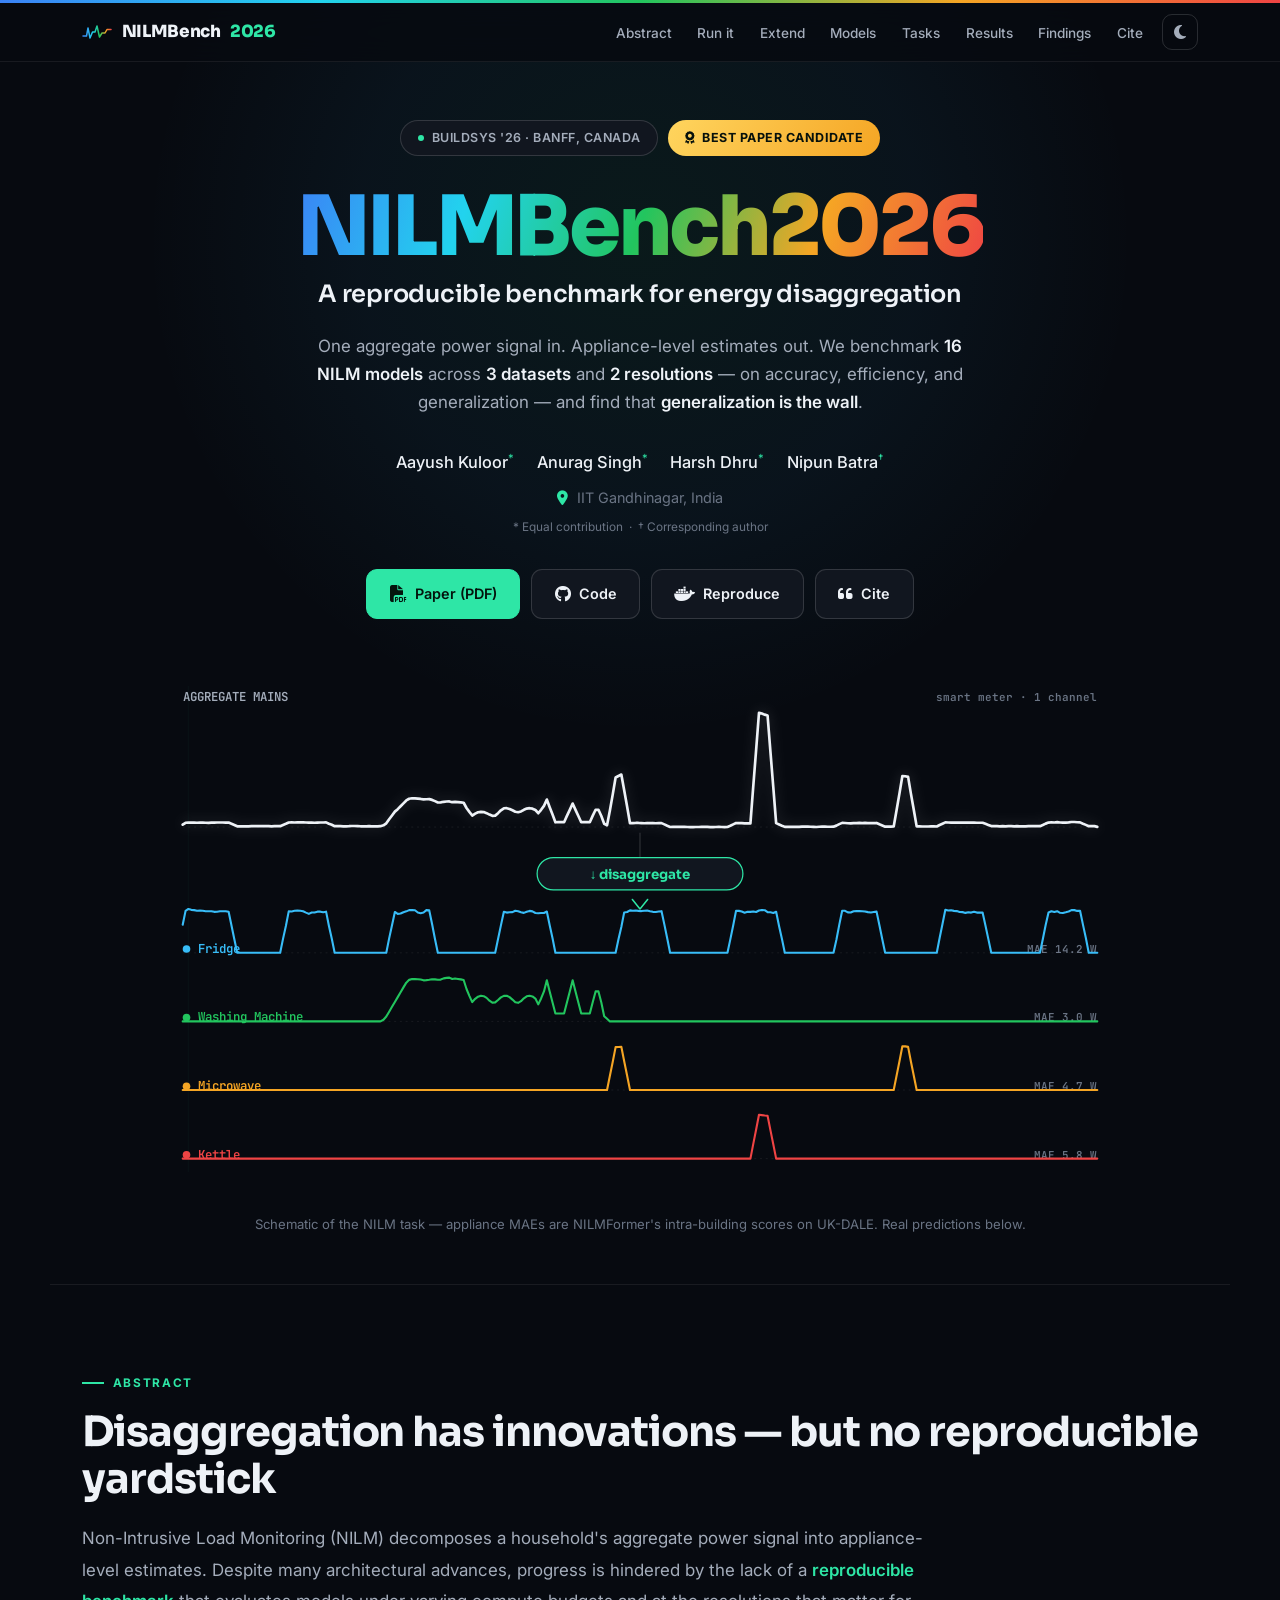
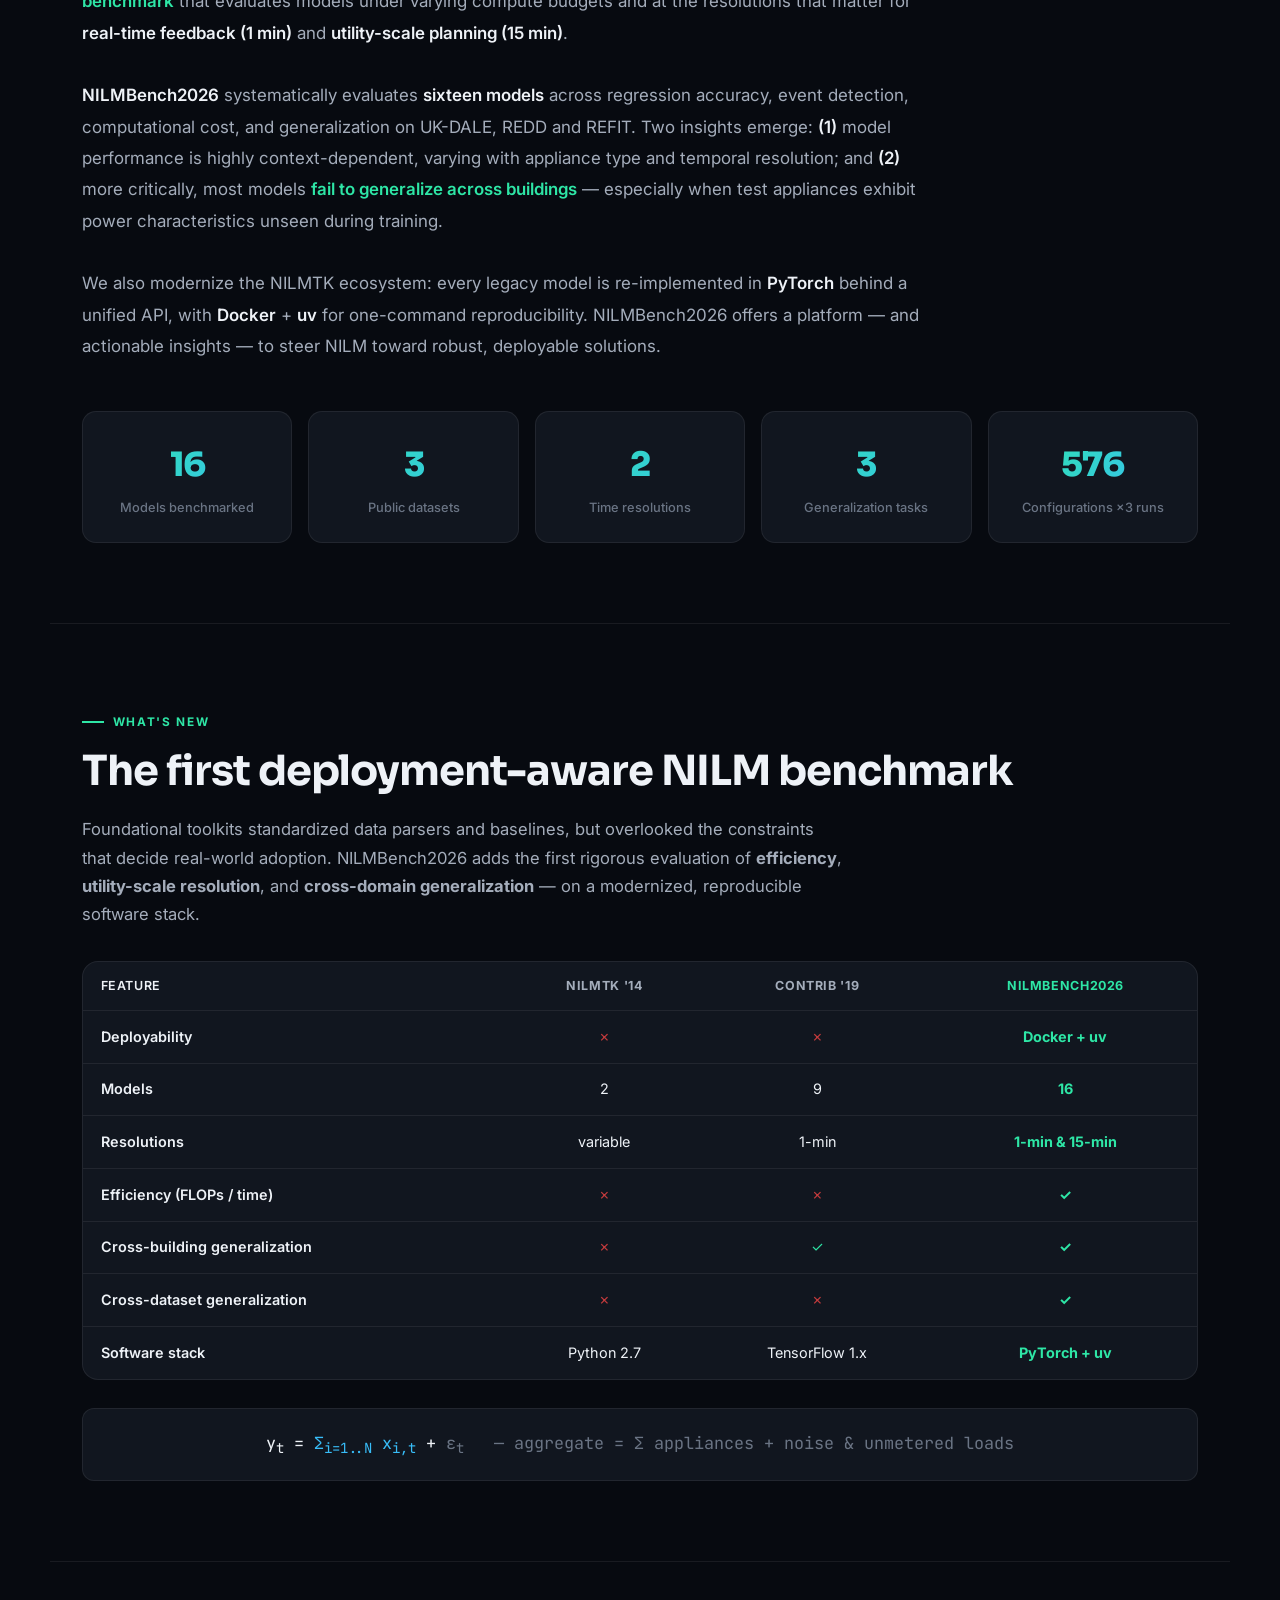
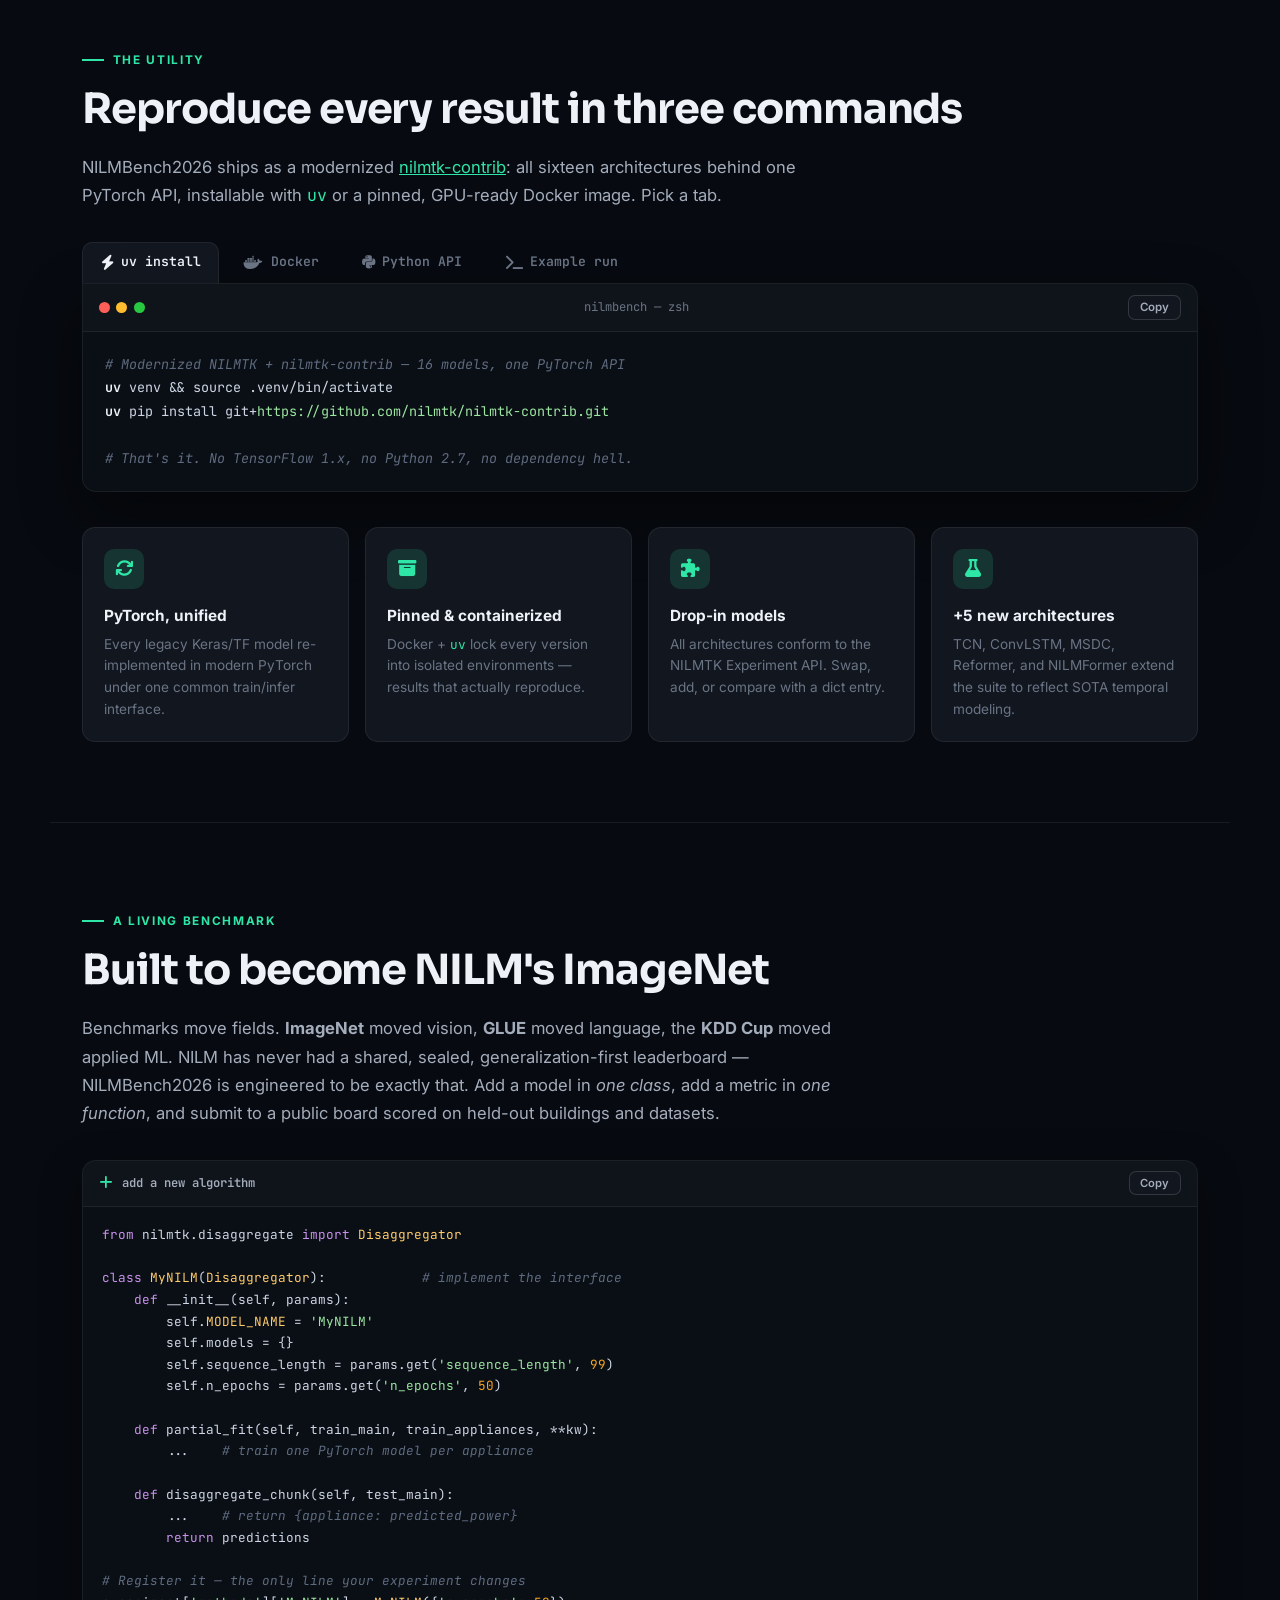
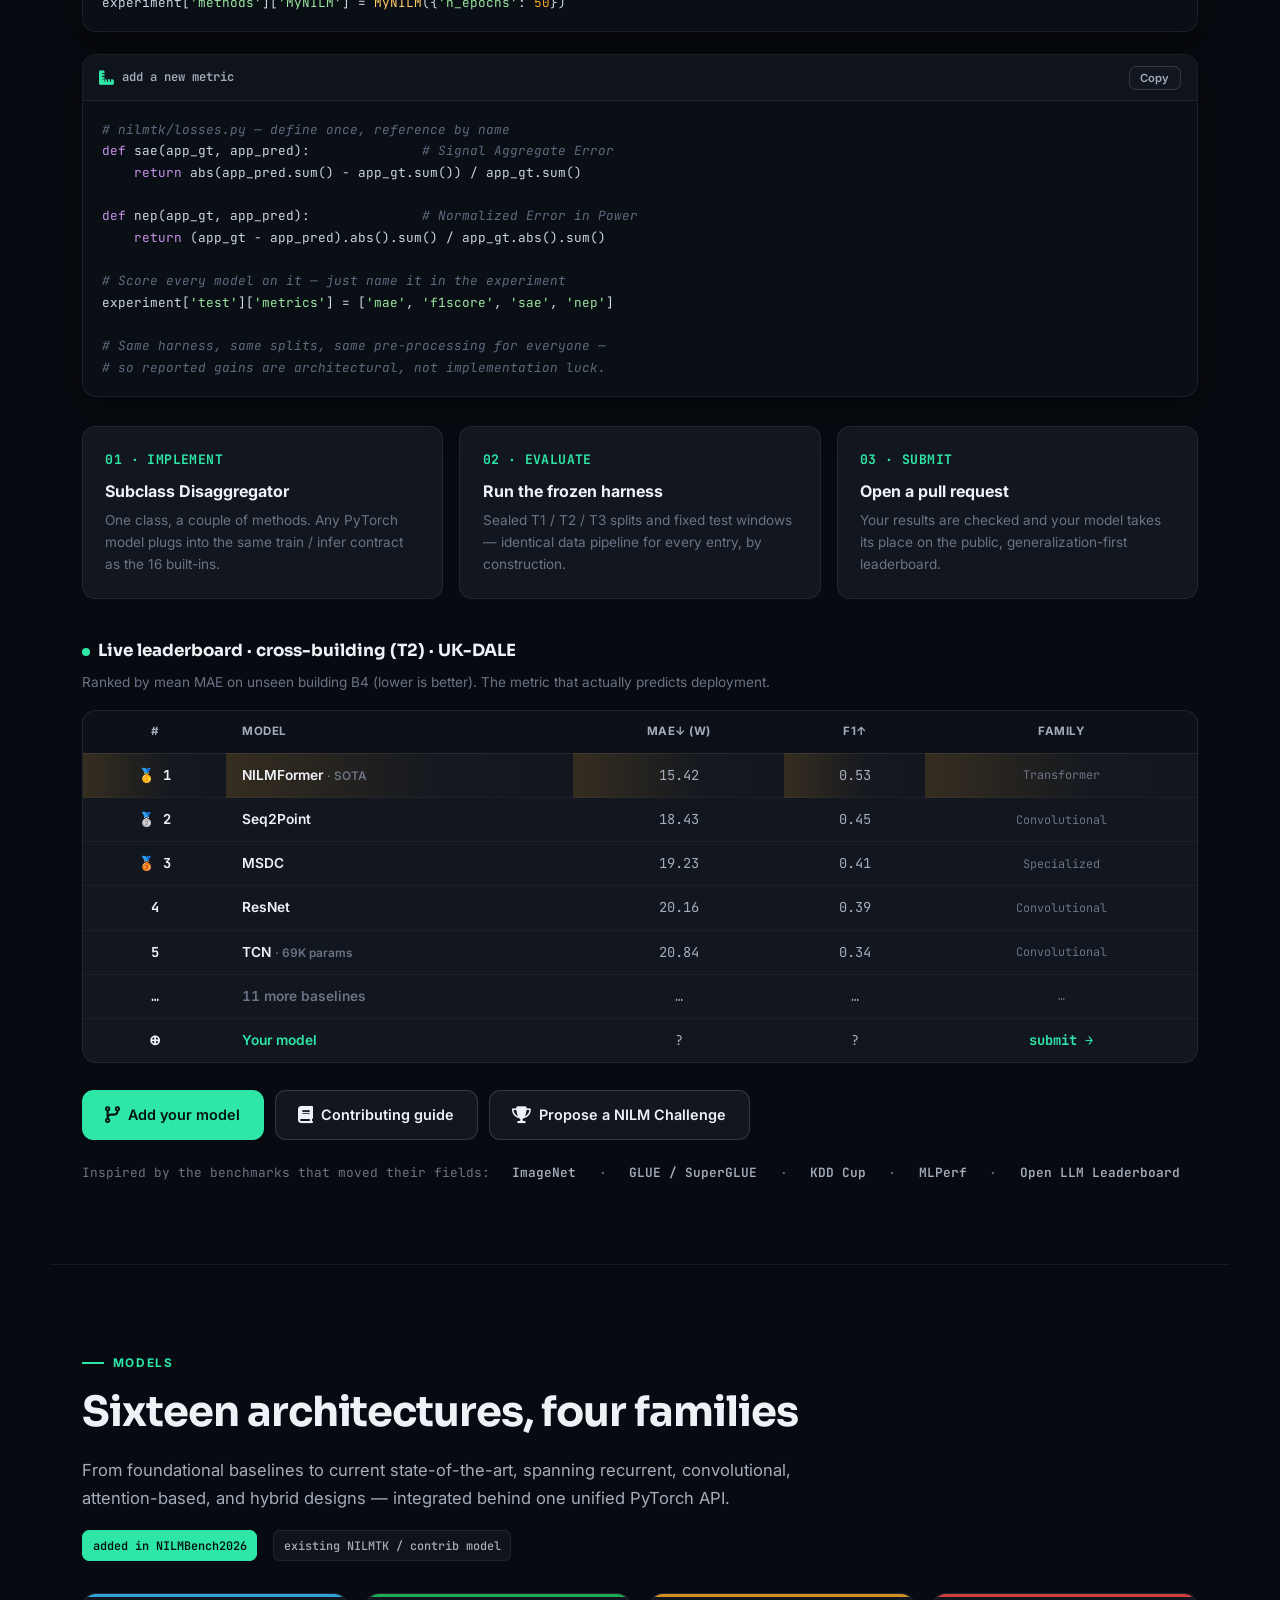
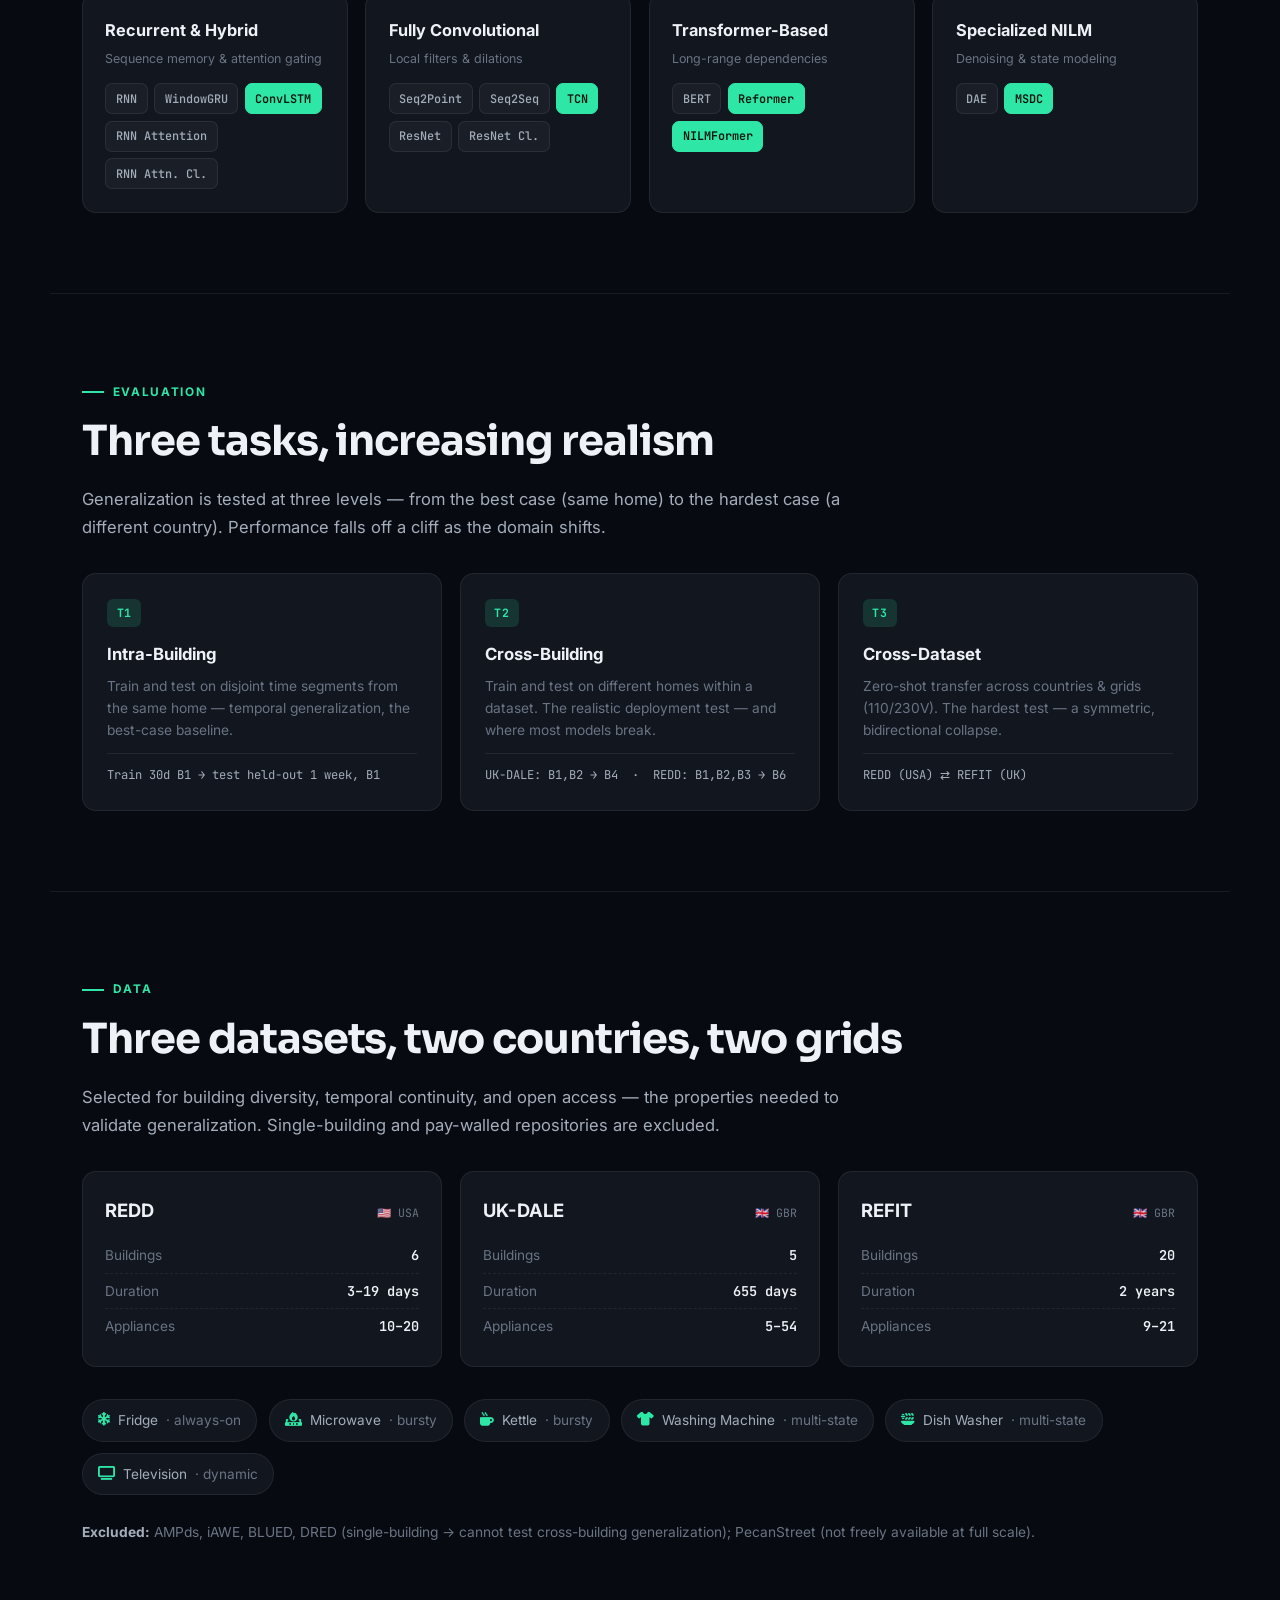
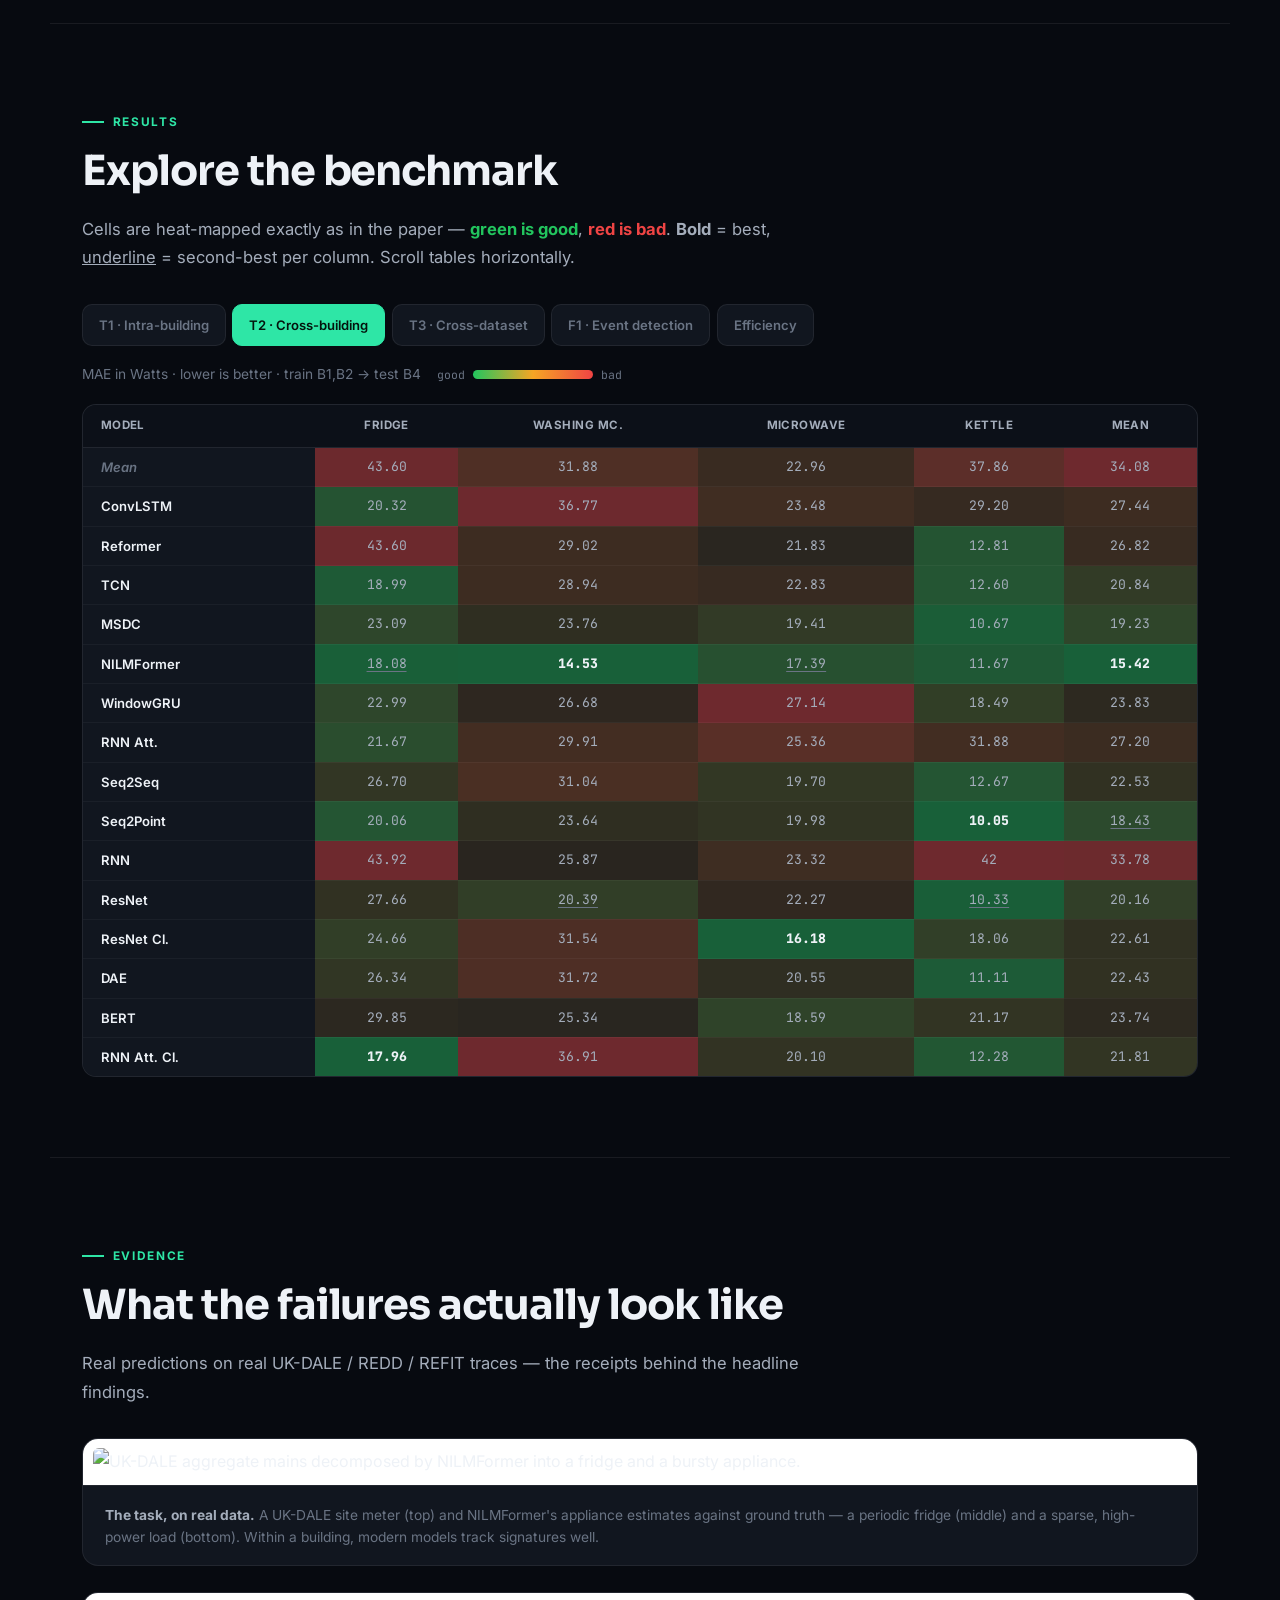
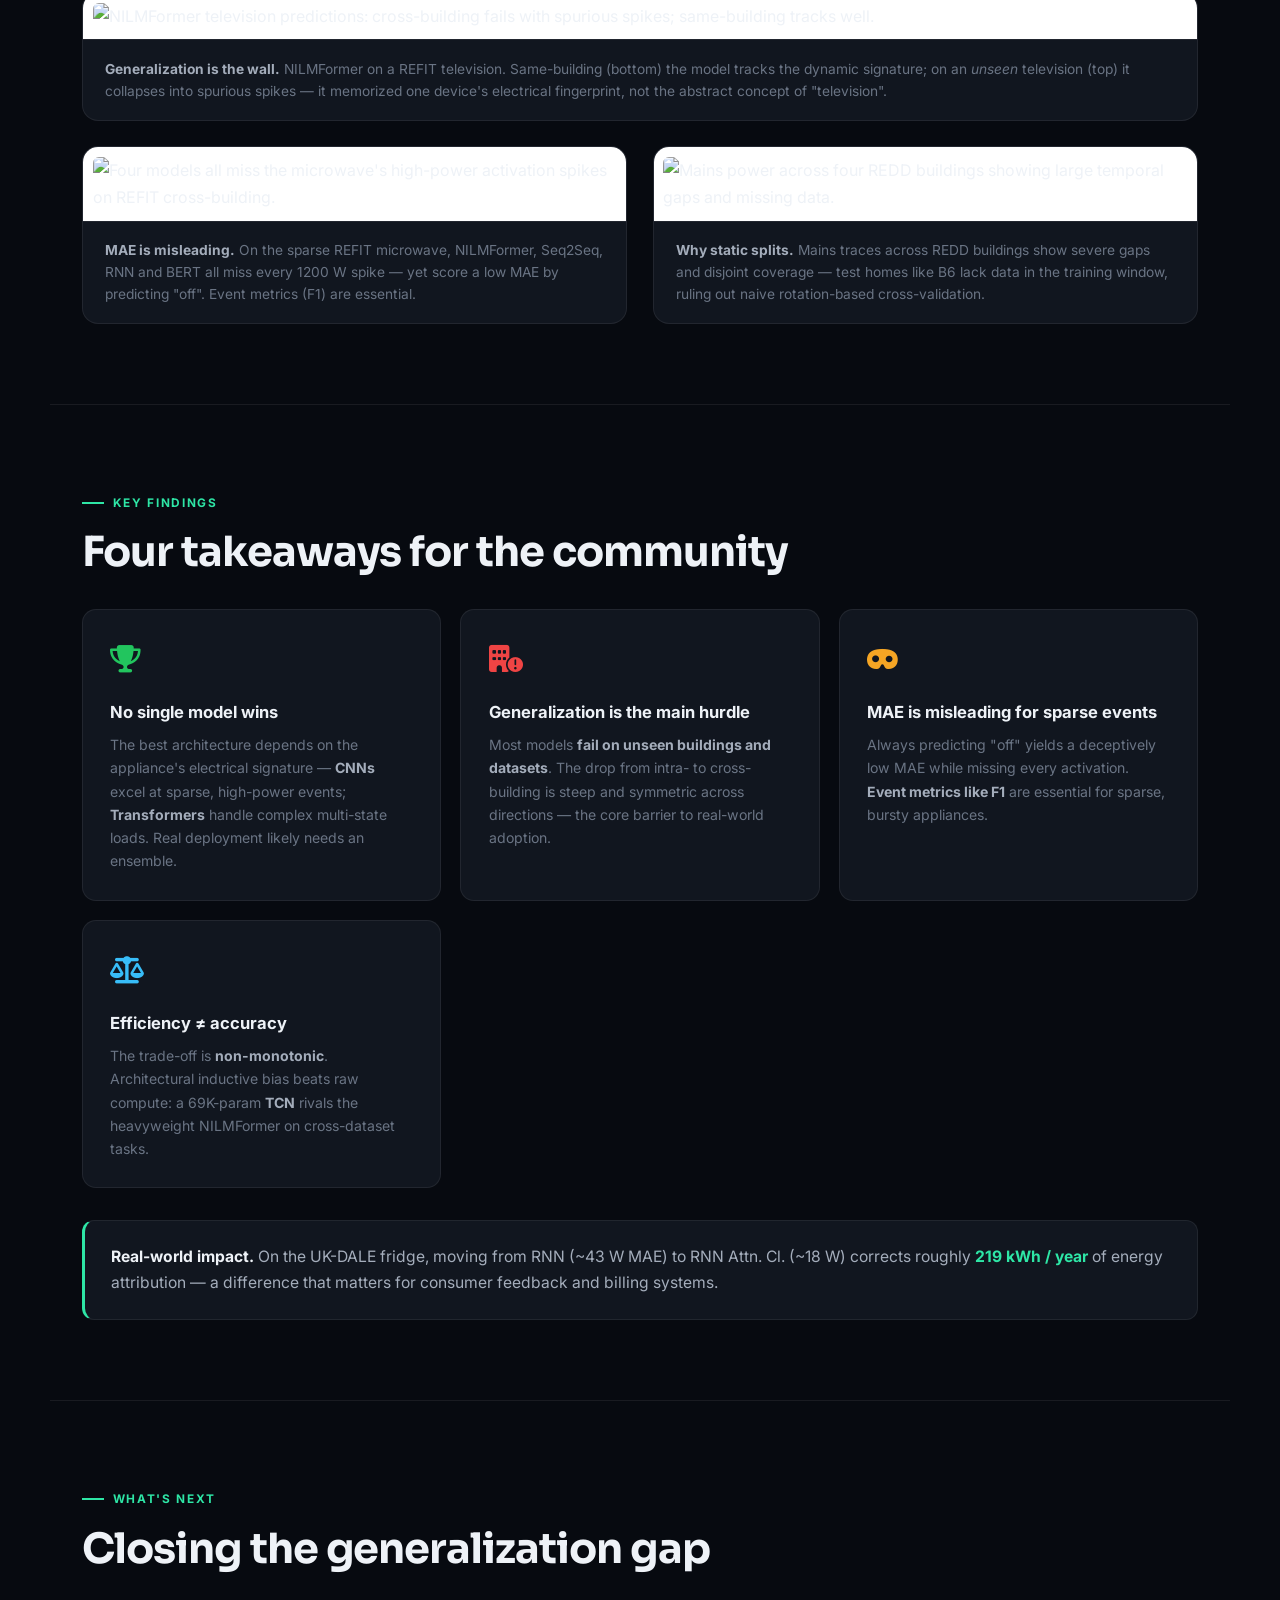
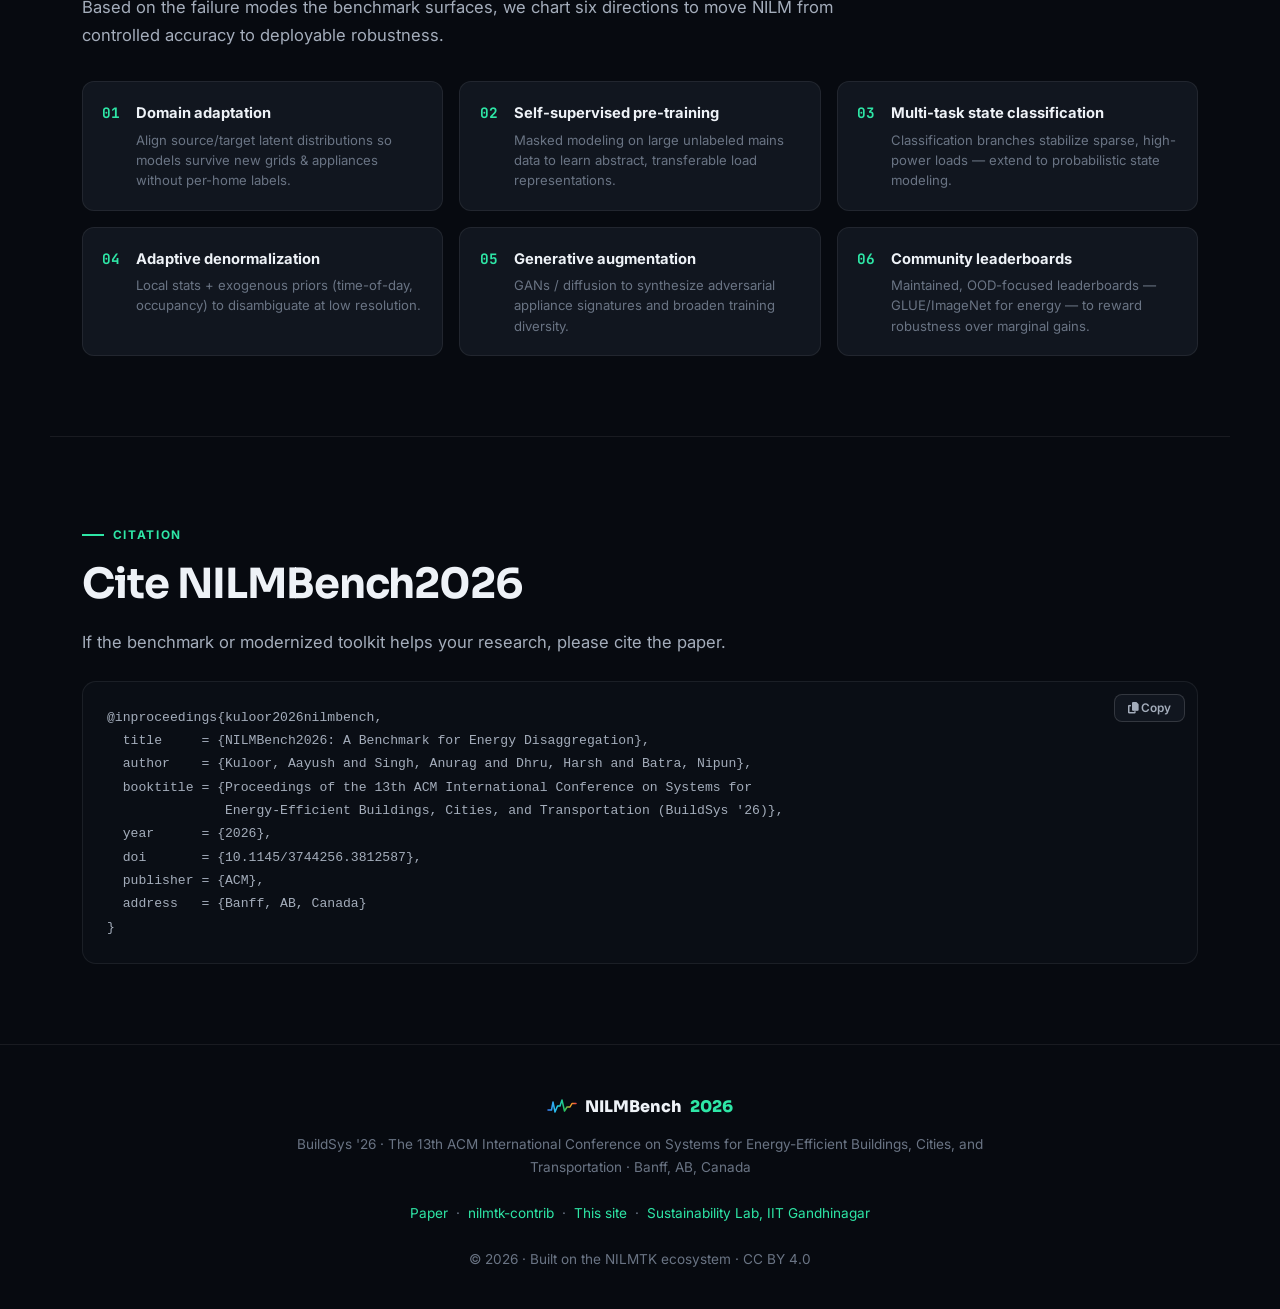
==== index.html @ adc37910 "Refine hero, models legend, and extend layout - Aggregate mains is now a single neutral colour (was " ====
<!DOCTYPE html>
<html lang="en" data-theme="dark">
<head>
    <meta charset="UTF-8">
    <meta name="viewport" content="width=device-width, initial-scale=1.0">
    <title>NILMBench2026 — A Benchmark for Energy Disaggregation</title>
    <meta name="description" content="NILMBench2026 is a large-scale, reproducible benchmark for Non-Intrusive Load Monitoring (NILM): 16 models × 3 datasets × 2 resolutions, evaluated on accuracy, efficiency, and generalization. BuildSys 2026.">
    <meta name="keywords" content="NILM, energy disaggregation, non-intrusive load monitoring, benchmark, NILMTK, nilmtk-contrib, BuildSys 2026, PyTorch, smart meters, NILMFormer">
    <meta property="og:title" content="NILMBench2026: A Benchmark for Energy Disaggregation">
    <meta property="og:description" content="16 NILM models, 3 datasets, 2 resolutions — one reproducible, deployment-aware benchmark. Generalization is the wall. BuildSys 2026.">
    <meta property="og:type" content="website">

    <!-- Fonts -->
    <link rel="preconnect" href="https://fonts.googleapis.com">
    <link rel="preconnect" href="https://fonts.gstatic.com" crossorigin>
    <link href="https://fonts.googleapis.com/css2?family=Sora:wght@400;500;600;700;800&family=Inter:wght@300;400;500;600;700;800;900&family=JetBrains+Mono:wght@400;500;600;700&display=swap" rel="stylesheet">

    <!-- Academicons + Font Awesome -->
    <link rel="stylesheet" href="https://cdnjs.cloudflare.com/ajax/libs/academicons/1.9.4/css/academicons.min.css">
    <link rel="stylesheet" href="https://cdnjs.cloudflare.com/ajax/libs/font-awesome/6.5.1/css/all.min.css">

    <style>
        :root {
            /* Power / load spectrum  (low error → high error) */
            --p-blue:  #3b82f6;
            --p-cyan:  #22d3ee;
            --p-green: #22c55e;
            --p-amber: #f5a524;
            --p-red:   #ef4444;

            --bg-primary:   #070a10;
            --bg-secondary: #0c1018;
            --bg-card:      #11161f;
            --bg-card-hover:#161c27;
            --text-primary:  #eef2f7;
            --text-secondary:#a4adbb;
            --text-muted:    #6a7484;
            --accent:        #2ee6a6;   /* electric emerald — efficiency */
            --accent-2:      #38bdf8;   /* electric blue */
            --accent-strong: #14b87f;
            --accent-glow:   rgba(46, 230, 166, 0.14);
            --border:        rgba(255, 255, 255, 0.07);
            --border-hover:  rgba(255, 255, 255, 0.14);
            --grad-spectrum: linear-gradient(110deg, #3b82f6, #22d3ee, #22c55e, #f5a524, #ef4444);
            --grad-accent:   linear-gradient(120deg, #2ee6a6, #38bdf8);
            --mono: 'JetBrains Mono', ui-monospace, monospace;
            --maxw: 1180px;
        }

        * { margin: 0; padding: 0; box-sizing: border-box; }

        html { scroll-behavior: smooth; font-size: 16px; }

        body {
            font-family: 'Inter', -apple-system, BlinkMacSystemFont, sans-serif;
            background: var(--bg-primary);
            color: var(--text-primary);
            line-height: 1.7;
            overflow-x: hidden;
        }

        ::selection { background: var(--accent-glow); color: var(--text-primary); }

        /* ===== Spectrum top bar ===== */
        .spectrum-bar {
            position: fixed; top: 0; left: 0; width: 100%; height: 3px;
            background: var(--grad-spectrum); z-index: 1000;
        }

        /* ===== NAV ===== */
        nav {
            position: fixed; top: 3px; width: 100%; z-index: 999;
            backdrop-filter: blur(20px); -webkit-backdrop-filter: blur(20px);
            background: rgba(7, 10, 16, 0.82);
            border-bottom: 1px solid var(--border);
            transition: all 0.3s ease;
        }
        nav .nav-inner {
            max-width: var(--maxw); margin: 0 auto; padding: 0.7rem 2rem;
            display: flex; justify-content: space-between; align-items: center;
        }
        nav .logo {
            font-family: 'Sora', sans-serif; font-weight: 800; font-size: 1.05rem;
            letter-spacing: -0.02em; color: var(--text-primary);
            display: flex; align-items: center; gap: 0.6rem;
        }
        .logo-mark { width: 30px; height: 18px; flex-shrink: 0; }
        nav .nav-links { display: flex; gap: 1.6rem; list-style: none; }
        nav .nav-links a {
            color: var(--text-secondary); text-decoration: none;
            font-size: 0.85rem; font-weight: 500; transition: color 0.2s;
        }
        nav .nav-links a:hover { color: var(--text-primary); }
        .nav-right { display: flex; align-items: center; gap: 1.2rem; }

        .theme-toggle {
            background: none; border: 1px solid var(--border-hover);
            color: var(--text-secondary); width: 36px; height: 36px;
            border-radius: 10px; display: flex; align-items: center; justify-content: center;
            cursor: pointer; font-size: 1rem; transition: all 0.2s ease; flex-shrink: 0;
        }
        .theme-toggle:hover { color: var(--accent); border-color: var(--accent); background: var(--accent-glow); }
        .theme-toggle .fa-sun { display: none; }
        .theme-toggle .fa-moon { display: inline-block; }
        [data-theme="light"] .theme-toggle .fa-sun { display: inline-block; }
        [data-theme="light"] .theme-toggle .fa-moon { display: none; }
        .mobile-toggle { display: none; background: none; border: none; color: var(--text-primary); font-size: 1.3rem; cursor: pointer; }

        /* ===== HERO ===== */
        .hero {
            min-height: 100vh; display: flex; flex-direction: column;
            justify-content: center; align-items: center; text-align: center;
            padding: 7.5rem 2rem 3rem; position: relative; overflow: hidden;
        }
        .hero::before {
            content: ''; position: absolute; top: -260px; left: 50%;
            transform: translateX(-50%); width: 1000px; height: 1000px;
            background: radial-gradient(circle, rgba(46,230,166,0.07) 0%, rgba(56,189,248,0.05) 40%, transparent 70%);
            pointer-events: none;
        }
        .hero > * { position: relative; z-index: 1; }

        .badge-row { display: flex; gap: 0.6rem; flex-wrap: wrap; justify-content: center; margin-bottom: 1.8rem; }
        .conf-badge {
            display: inline-flex; align-items: center; gap: 0.5rem;
            padding: 0.4rem 1.05rem; border-radius: 100px;
            border: 1px solid var(--border-hover); background: var(--bg-card);
            font-size: 0.78rem; font-weight: 600; color: var(--text-secondary);
            letter-spacing: 0.04em; text-transform: uppercase;
        }
        .conf-badge .dot { width: 6px; height: 6px; border-radius: 50%; background: var(--accent); animation: pulse 2s infinite; }
        .conf-badge.award {
            color: #07110c; border: none; font-weight: 700;
            background: linear-gradient(120deg, #ffd55e, #f5a524);
        }
        .conf-badge.award i { color: #07110c; }
        @keyframes pulse { 0%,100% { opacity: 1; } 50% { opacity: 0.35; } }

        .hero h1 {
            font-family: 'Sora', sans-serif; font-weight: 800;
            font-size: clamp(2.6rem, 7vw, 5.2rem); line-height: 1; letter-spacing: -0.04em;
            margin-bottom: 0.4rem;
        }
        .hero h1 .wordmark {
            background: var(--grad-spectrum);
            -webkit-background-clip: text; -webkit-text-fill-color: transparent; background-clip: text;
        }
        .hero .tagline {
            font-family: 'Sora', sans-serif; font-weight: 600;
            font-size: clamp(1.05rem, 2.4vw, 1.5rem); color: var(--text-primary);
            letter-spacing: -0.01em; margin-bottom: 1.1rem;
        }
        .hero .subtitle {
            font-size: 1.06rem; color: var(--text-secondary); max-width: 660px;
            line-height: 1.65; margin: 0 auto 2rem; font-weight: 400;
        }
        .hero .subtitle strong { color: var(--text-primary); font-weight: 600; }

        .authors {
            display: flex; flex-wrap: wrap; justify-content: center;
            gap: 0.3rem 1.4rem; margin-bottom: 0.6rem; font-size: 1.02rem;
        }
        .authors a { color: var(--text-primary); text-decoration: none; font-weight: 500; transition: color 0.2s; }
        .authors a:hover { color: var(--accent); }
        .authors .mk { color: var(--accent); font-size: 0.7rem; vertical-align: super; }
        .affil { font-size: 0.9rem; color: var(--text-muted); margin-bottom: 0.4rem; }
        .affil i { color: var(--accent); margin-right: 0.3rem; }
        .legend-note { font-size: 0.74rem; color: var(--text-muted); margin-bottom: 2rem; }

        .btn-row { display: flex; flex-wrap: wrap; justify-content: center; gap: 0.7rem; }
        .btn {
            display: inline-flex; align-items: center; gap: 0.5rem;
            padding: 0.72rem 1.4rem; border-radius: 11px; font-size: 0.9rem;
            font-weight: 600; text-decoration: none; transition: all 0.2s ease;
            border: 1px solid var(--border-hover); cursor: pointer;
        }
        .btn-primary { background: var(--accent); color: #04140d; border-color: var(--accent); }
        .btn-primary:hover { transform: translateY(-2px); box-shadow: 0 10px 30px rgba(46,230,166,0.28); }
        .btn-secondary { background: var(--bg-card); color: var(--text-primary); }
        .btn-secondary:hover { background: var(--bg-card-hover); border-color: var(--border-hover); transform: translateY(-2px); }
        .btn i, .btn .ai { font-size: 1.05rem; }

        /* ===== Disaggregation hero figure ===== */
        .hero-viz {
            max-width: 1080px; margin: 3rem auto 0; padding: 0 1rem; width: 100%;
        }
        .hero-viz svg { width: 100%; height: auto; display: block; }
        .hero-viz .viz-caption {
            text-align: center; margin-top: 0.8rem; font-size: 0.82rem; color: var(--text-muted);
        }
        .wave { fill: none; stroke-width: 2.2; stroke-linejoin: round; stroke-linecap: round;
                stroke-dasharray: 1; stroke-dashoffset: 1; animation: draw 1.7s cubic-bezier(.45,0,.2,1) forwards; }
        .wave-mains { stroke-width: 2.8; filter: drop-shadow(0 0 7px rgba(255,255,255,0.22)); animation-duration: 2s; }
        @keyframes draw { to { stroke-dashoffset: 0; } }
        .draw-d1 { animation-delay: .15s; } .draw-d2 { animation-delay: .85s; }
        .draw-d3 { animation-delay: 1.0s; } .draw-d4 { animation-delay: 1.15s; } .draw-d5 { animation-delay: 1.3s; }
        @media (prefers-reduced-motion: reduce){ .wave{ animation: none; stroke-dashoffset: 0; } .scan-line{ display:none; } }
        .lane-label { font-family: var(--mono); font-size: 13px; font-weight: 600; }
        .lane-tag { font-family: var(--mono); font-size: 11.5px; font-weight: 600; }
        .lane-base { stroke: var(--border); stroke-width: 1; stroke-dasharray: 2 4; }
        .scan-line { stroke: var(--accent); stroke-width: 1.2; opacity: 0.45; filter: drop-shadow(0 0 4px rgba(46,230,166,0.4)); }
        .split-pill text { font-family: 'Sora', sans-serif; font-weight: 700; }

        /* ===== Sections ===== */
        section { max-width: var(--maxw); margin: 0 auto; padding: 5rem 2rem; }
        .section-label {
            display: inline-flex; align-items: center; gap: 0.55rem; font-size: 0.74rem;
            font-weight: 700; letter-spacing: 0.14em; text-transform: uppercase;
            color: var(--accent); margin-bottom: 1rem;
        }
        .section-label::before { content: ''; display: block; width: 22px; height: 2px; background: var(--accent); }
        h2 {
            font-family: 'Sora', sans-serif; font-size: clamp(1.8rem, 3.4vw, 2.6rem);
            font-weight: 700; letter-spacing: -0.025em; margin-bottom: 1.2rem; line-height: 1.15;
        }
        .lede { color: var(--text-secondary); max-width: 760px; font-size: 1.04rem; }
        .section-divider { max-width: var(--maxw); margin: 0 auto; height: 1px; background: var(--border); }

        /* ===== Abstract ===== */
        .abstract-content { font-size: 1.06rem; line-height: 1.85; color: var(--text-secondary); max-width: 860px; }
        .abstract-content strong { color: var(--text-primary); font-weight: 600; }
        .abstract-content .hl { color: var(--accent); font-weight: 600; }

        /* ===== Stats ===== */
        .stats-row {
            display: grid; grid-template-columns: repeat(auto-fit, minmax(150px, 1fr));
            gap: 1rem; margin: 3rem 0 0;
        }
        .stat-card {
            background: var(--bg-card); border: 1px solid var(--border); border-radius: 14px;
            padding: 1.5rem 1rem; text-align: center; transition: all 0.3s ease;
        }
        .stat-card:hover { border-color: var(--border-hover); transform: translateY(-3px); }
        .stat-card .number {
            font-family: 'Sora', sans-serif; font-size: 2.1rem; font-weight: 800; letter-spacing: -0.03em;
            background: var(--grad-accent); -webkit-background-clip: text; -webkit-text-fill-color: transparent; background-clip: text;
        }
        .stat-card .label { font-size: 0.8rem; color: var(--text-muted); margin-top: 0.25rem; font-weight: 500; }

        /* ===== Comparison table (vs prior) ===== */
        .cmp-wrap { overflow-x: auto; margin-top: 2rem; border: 1px solid var(--border); border-radius: 16px; background: var(--bg-card); }
        table.cmp { width: 100%; border-collapse: collapse; font-size: 0.9rem; min-width: 640px; }
        table.cmp th, table.cmp td { padding: 0.85rem 1.1rem; text-align: center; border-bottom: 1px solid var(--border); }
        table.cmp th { font-weight: 700; font-size: 0.78rem; text-transform: uppercase; letter-spacing: 0.05em; color: var(--text-secondary); }
        table.cmp td:first-child, table.cmp th:first-child { text-align: left; color: var(--text-primary); font-weight: 600; }
        table.cmp tr:last-child td { border-bottom: none; }
        table.cmp .ours { color: var(--accent); font-weight: 700; }
        table.cmp thead th.ours-col { color: var(--accent); }
        .yes { color: var(--accent); } .no { color: var(--p-red); opacity: 0.8; }
        table.cmp tr:hover td { background: rgba(255,255,255,0.018); }

        /* ===== Utility / Terminal ===== */
        .term-tabs { display: flex; gap: 0.4rem; flex-wrap: wrap; margin: 2rem 0 0; }
        .term-tab {
            padding: 0.55rem 1.1rem; border-radius: 10px 10px 0 0; font-family: var(--mono);
            font-size: 0.82rem; font-weight: 600; color: var(--text-muted); cursor: pointer;
            background: transparent; border: 1px solid transparent; border-bottom: none;
            transition: all 0.2s; display: inline-flex; align-items: center; gap: 0.45rem;
        }
        .term-tab i { font-size: 0.95rem; }
        .term-tab.active { color: var(--text-primary); background: var(--bg-card); border-color: var(--border); }
        .term-tab:hover:not(.active) { color: var(--text-secondary); }

        .terminal {
            background: #0a0e15; border: 1px solid var(--border); border-radius: 0 14px 14px 14px;
            overflow: hidden; box-shadow: 0 24px 60px rgba(0,0,0,0.45);
        }
        .term-bar {
            display: flex; align-items: center; gap: 0.5rem; padding: 0.7rem 1rem;
            border-bottom: 1px solid var(--border); background: rgba(255,255,255,0.02);
        }
        .term-bar .dots { display: flex; gap: 0.4rem; }
        .term-bar .dots span { width: 11px; height: 11px; border-radius: 50%; display: block; }
        .term-bar .dots .r { background: #ff5f57; } .term-bar .dots .y { background: #febc2e; } .term-bar .dots .g { background: #28c840; }
        .term-bar .title { font-family: var(--mono); font-size: 0.76rem; color: var(--text-muted); margin: 0 auto; }
        .term-bar .copy-btn {
            background: var(--bg-card); border: 1px solid var(--border-hover); color: var(--text-secondary);
            padding: 0.28rem 0.7rem; border-radius: 7px; cursor: pointer; font-size: 0.72rem;
            font-family: 'Inter', sans-serif; font-weight: 600; transition: all 0.2s;
        }
        .term-bar .copy-btn:hover { color: var(--text-primary); border-color: var(--accent); }
        .term-body { padding: 1.3rem 1.4rem; overflow-x: auto; }
        .term-body pre { font-family: var(--mono); font-size: 0.84rem; line-height: 1.75; color: #cdd6e4; white-space: pre; }
        .term-pane { display: none; }
        .term-pane.active { display: block; }

        /* syntax tokens */
        .tok-com { color: #5e6b7e; font-style: italic; }
        .tok-str { color: #9be6a0; }
        .tok-kw  { color: #c792ea; }
        .tok-fn  { color: #82aaff; }
        .tok-num { color: #f5a524; }
        .tok-cls { color: #ffcb6b; }
        .tok-flag{ color: #22d3ee; }
        .tok-cmd { color: #eef2f7; font-weight: 600; }
        .tok-prompt { color: var(--accent); font-weight: 700; }
        .tok-ok  { color: #2ee6a6; font-weight: 600; }
        .tok-star{ color: #f5a524; }
        .tok-dim { color: #5e6b7e; }

        .util-grid { display: grid; grid-template-columns: repeat(auto-fit, minmax(240px, 1fr)); gap: 1rem; margin-top: 2.2rem; }
        .util-card {
            background: var(--bg-card); border: 1px solid var(--border); border-radius: 13px;
            padding: 1.3rem; transition: all 0.3s;
        }
        .util-card:hover { border-color: var(--border-hover); transform: translateY(-2px); }
        .util-card .ic {
            width: 40px; height: 40px; border-radius: 10px; display: flex; align-items: center; justify-content: center;
            background: var(--accent-glow); color: var(--accent); font-size: 1.15rem; margin-bottom: 0.85rem;
        }
        .util-card h4 { font-size: 0.96rem; font-weight: 700; margin-bottom: 0.3rem; }
        .util-card p { font-size: 0.85rem; color: var(--text-muted); line-height: 1.6; }
        .util-card code { font-family: var(--mono); font-size: 0.8rem; color: var(--accent); }

        /* ===== Model families ===== */
        .fam-grid { display: grid; grid-template-columns: repeat(auto-fit, minmax(260px, 1fr)); gap: 1.1rem; margin-top: 2rem; }
        .fam-card {
            background: var(--bg-card); border: 1px solid var(--border); border-radius: 14px;
            padding: 1.4rem; transition: all 0.3s; position: relative; overflow: hidden;
        }
        .fam-card::before { content: ''; position: absolute; top: 0; left: 0; width: 100%; height: 3px; background: var(--fam, var(--accent)); opacity: 0.85; }
        .fam-card:hover { border-color: var(--border-hover); transform: translateY(-3px); }
        .fam-card h3 { font-size: 1.02rem; font-weight: 700; margin-bottom: 0.2rem; }
        .fam-card .fam-sub { font-size: 0.78rem; color: var(--text-muted); margin-bottom: 0.9rem; }
        .pills { display: flex; flex-wrap: wrap; gap: 0.4rem; }
        .pill {
            font-family: var(--mono); font-size: 0.74rem; font-weight: 500; padding: 0.28rem 0.6rem;
            border-radius: 7px; background: rgba(255,255,255,0.04); border: 1px solid var(--border);
            color: var(--text-secondary);
        }
        .pill.new { color: #04140d; background: var(--accent); border-color: var(--accent); font-weight: 600; }

        /* ===== Tasks ===== */
        .tasks-grid { display: grid; grid-template-columns: repeat(auto-fit, minmax(290px, 1fr)); gap: 1.1rem; margin-top: 2rem; }
        .task-card {
            background: var(--bg-card); border: 1px solid var(--border); border-radius: 14px; padding: 1.5rem;
            transition: all 0.3s;
        }
        .task-card:hover { border-color: var(--border-hover); background: var(--bg-card-hover); transform: translateY(-2px); }
        .task-card .tid {
            display: inline-block; font-family: var(--mono); font-size: 0.72rem; font-weight: 700; letter-spacing: 0.05em;
            color: var(--accent); background: var(--accent-glow); padding: 0.25rem 0.6rem; border-radius: 6px; margin-bottom: 0.8rem;
        }
        .task-card h3 { font-size: 1.05rem; font-weight: 700; margin-bottom: 0.45rem; }
        .task-card p { font-size: 0.86rem; color: var(--text-muted); line-height: 1.6; }
        .task-card .split { font-family: var(--mono); font-size: 0.76rem; color: var(--text-secondary); margin-top: 0.7rem; padding-top: 0.7rem; border-top: 1px solid var(--border); }

        /* ===== Datasets ===== */
        .ds-grid { display: grid; grid-template-columns: repeat(auto-fit, minmax(220px, 1fr)); gap: 1.1rem; margin-top: 2rem; }
        .ds-card { background: var(--bg-card); border: 1px solid var(--border); border-radius: 14px; padding: 1.4rem; transition: all 0.3s; }
        .ds-card:hover { border-color: var(--border-hover); transform: translateY(-3px); }
        .ds-card .ds-head { display: flex; align-items: baseline; justify-content: space-between; margin-bottom: 0.8rem; }
        .ds-card h3 { font-size: 1.15rem; font-weight: 700; }
        .ds-card .flag { font-size: 0.72rem; font-family: var(--mono); color: var(--text-muted); }
        .ds-card .ds-stat { display: flex; justify-content: space-between; font-size: 0.85rem; padding: 0.35rem 0; border-bottom: 1px dashed var(--border); }
        .ds-card .ds-stat:last-child { border-bottom: none; }
        .ds-card .ds-stat span:first-child { color: var(--text-muted); }
        .ds-card .ds-stat span:last-child { color: var(--text-primary); font-weight: 600; font-family: var(--mono); }
        .appliance-row { display: flex; flex-wrap: wrap; gap: 0.7rem; margin-top: 2rem; }
        .appliance-chip {
            display: inline-flex; align-items: center; gap: 0.5rem; padding: 0.55rem 0.95rem; border-radius: 100px;
            background: var(--bg-card); border: 1px solid var(--border); font-size: 0.85rem; color: var(--text-secondary);
        }
        .appliance-chip i { color: var(--accent); }
        .note-line { font-size: 0.86rem; color: var(--text-muted); margin-top: 1.6rem; line-height: 1.6; }
        .note-line strong { color: var(--text-secondary); }

        /* ===== Results explorer ===== */
        .res-controls { display: flex; flex-wrap: wrap; gap: 0.4rem; margin: 2rem 0 0.4rem; }
        .res-tab {
            padding: 0.55rem 1rem; border-radius: 10px; font-size: 0.82rem; font-weight: 600; cursor: pointer;
            background: var(--bg-card); border: 1px solid var(--border); color: var(--text-muted); transition: all 0.2s;
        }
        .res-tab.active { color: #04140d; background: var(--accent); border-color: var(--accent); }
        .res-tab:hover:not(.active) { color: var(--text-secondary); border-color: var(--border-hover); }
        .res-meta { display: flex; flex-wrap: wrap; align-items: center; gap: 1rem; margin: 1.1rem 0; }
        .res-sub { font-size: 0.86rem; color: var(--text-muted); }
        .heat-legend { display: inline-flex; align-items: center; gap: 0.5rem; font-size: 0.72rem; color: var(--text-muted); font-family: var(--mono); }
        .heat-legend .bar { width: 120px; height: 9px; border-radius: 5px; background: linear-gradient(90deg, #22c55e, #f5a524, #ef4444); }
        .heat-legend.rev .bar { background: linear-gradient(90deg, #ef4444, #f5a524, #22c55e); }

        .table-container { overflow-x: auto; border-radius: 14px; border: 1px solid var(--border); background: var(--bg-card); }
        table.res { width: 100%; border-collapse: collapse; font-size: 0.82rem; white-space: nowrap; }
        table.res thead th {
            padding: 0.7rem 0.7rem; text-align: center; font-weight: 700; font-size: 0.72rem;
            text-transform: uppercase; letter-spacing: 0.04em; color: var(--text-secondary);
            border-bottom: 1px solid var(--border); position: sticky; top: 0; background: var(--bg-secondary);
        }
        table.res thead .grp { border-bottom: 2px solid var(--accent); color: var(--text-primary); }
        table.res th:first-child, table.res td:first-child { text-align: left; padding-left: 1.1rem; position: sticky; left: 0; background: var(--bg-card); z-index: 2; }
        table.res thead th:first-child { z-index: 3; background: var(--bg-secondary); }
        table.res td { padding: 0.5rem 0.7rem; text-align: center; border-bottom: 1px solid rgba(255,255,255,0.04); color: var(--text-secondary); font-variant-numeric: tabular-nums; font-family: var(--mono); }
        table.res td:first-child { font-weight: 600; color: var(--text-primary); font-family: 'Inter', sans-serif; }
        table.res tr:last-child td { border-bottom: none; }
        table.res td.best { font-weight: 800; color: var(--text-primary); }
        table.res td.second { text-decoration: underline; text-decoration-color: var(--text-muted); text-underline-offset: 3px; }
        table.res tr.baseline td:first-child { color: var(--text-muted); font-style: italic; }

        /* ===== Figures ===== */
        .fig-grid { display: grid; gap: 1.6rem; margin-top: 2rem; }
        .fig-box { background: var(--bg-card); border: 1px solid var(--border); border-radius: 16px; overflow: hidden; }
        .fig-box .imgwrap { background: #fff; padding: 0.6rem; }
        .fig-box img { width: 100%; display: block; border-radius: 6px; }
        .fig-box .cap { padding: 1.1rem 1.4rem; font-size: 0.86rem; color: var(--text-muted); line-height: 1.6; border-top: 1px solid var(--border); }
        .fig-box .cap strong { color: var(--text-secondary); }
        .fig-two { display: grid; grid-template-columns: 1fr 1fr; gap: 1.6rem; }

        /* ===== Findings ===== */
        .find-grid { display: grid; grid-template-columns: repeat(auto-fit, minmax(280px, 1fr)); gap: 1.2rem; margin-top: 2rem; }
        .find-card { background: var(--bg-card); border: 1px solid var(--border); border-radius: 14px; padding: 1.7rem; transition: all 0.3s; }
        .find-card:hover { border-color: var(--border-hover); transform: translateY(-2px); }
        .find-card .fi { font-size: 1.7rem; margin-bottom: 0.9rem; }
        .find-card h3 { font-size: 1.04rem; font-weight: 700; margin-bottom: 0.45rem; }
        .find-card p { font-size: 0.88rem; color: var(--text-muted); line-height: 1.65; }
        .find-card p strong { color: var(--text-secondary); }

        /* ===== Future directions ===== */
        .future-list { display: grid; grid-template-columns: repeat(auto-fit, minmax(300px, 1fr)); gap: 1rem; margin-top: 2rem; }
        .future-item { display: flex; gap: 1rem; align-items: flex-start; padding: 1.2rem; background: var(--bg-card); border: 1px solid var(--border); border-radius: 12px; transition: all 0.3s; }
        .future-item:hover { border-color: var(--border-hover); }
        .future-item .fnum { font-family: var(--mono); font-weight: 700; color: var(--accent); font-size: 0.9rem; flex-shrink: 0; }
        .future-item h4 { font-size: 0.92rem; font-weight: 700; margin-bottom: 0.2rem; }
        .future-item p { font-size: 0.82rem; color: var(--text-muted); line-height: 1.55; }

        /* ===== Equation ===== */
        .eq {
            font-family: var(--mono); font-size: 1.05rem; text-align: center; color: var(--text-primary);
            background: var(--bg-card); border: 1px solid var(--border); border-radius: 12px;
            padding: 1.2rem; margin: 1.8rem 0 0; overflow-x: auto;
        }
        .eq .v { color: var(--accent); } .eq .a { color: var(--accent-2); } .eq .n { color: var(--text-muted); }

        /* ===== Extend & compete ===== */
        .extend-grid { display: grid; grid-template-columns: 1fr; gap: 1.4rem; margin-top: 2rem; }
        .mini-term { background: #0a0e15; border: 1px solid var(--border); border-radius: 14px; overflow: hidden; box-shadow: 0 14px 40px rgba(0,0,0,0.35); }
        .mini-term .mt-head { display: flex; align-items: center; gap: 0.55rem; padding: 0.65rem 1rem; border-bottom: 1px solid var(--border); background: rgba(255,255,255,0.02); }
        .mini-term .mt-head .ic { color: var(--accent); font-size: 0.9rem; }
        .mini-term .mt-head .tag { font-family: var(--mono); font-size: 0.76rem; color: var(--text-secondary); font-weight: 600; }
        .mini-term .mt-head .copy-btn { margin-left: auto; background: var(--bg-card); border: 1px solid var(--border-hover); color: var(--text-secondary); padding: 0.26rem 0.66rem; border-radius: 7px; cursor: pointer; font-size: 0.7rem; font-weight: 600; font-family: 'Inter',sans-serif; transition: all 0.2s; }
        .mini-term .mt-head .copy-btn:hover { color: var(--text-primary); border-color: var(--accent); }
        .mini-term .term-body { padding: 1.1rem 1.2rem; overflow-x: auto; }
        .mini-term pre { font-family: var(--mono); font-size: 0.795rem; line-height: 1.7; color: #cdd6e4; white-space: pre; }

        .steps { display: grid; grid-template-columns: repeat(3, 1fr); gap: 1rem; margin-top: 1.8rem; }
        .step { background: var(--bg-card); border: 1px solid var(--border); border-radius: 13px; padding: 1.4rem; transition: all 0.3s; }
        .step:hover { border-color: var(--border-hover); transform: translateY(-2px); }
        .step .sn { font-family: var(--mono); font-weight: 700; color: var(--accent); font-size: 0.82rem; letter-spacing: 0.03em; }
        .step h4 { font-size: 1rem; font-weight: 700; margin: 0.45rem 0 0.3rem; }
        .step p { font-size: 0.85rem; color: var(--text-muted); line-height: 1.6; }

        .lb-title { font-family: 'Sora',sans-serif; font-size: 1.05rem; font-weight: 700; margin: 2.4rem 0 0.3rem; display: flex; align-items: center; gap: 0.5rem; }
        .lb-title .live { width: 8px; height: 8px; border-radius: 50%; background: var(--accent); box-shadow: 0 0 0 0 var(--accent-glow); animation: pulse 2s infinite; }
        .lb-sub { font-size: 0.85rem; color: var(--text-muted); margin-bottom: 1rem; }
        .table-container table.lb { width: 100%; border-collapse: collapse; font-size: 0.86rem; white-space: nowrap; }
        table.lb thead th { padding: 0.7rem 1rem; text-align: center; font-weight: 700; font-size: 0.72rem; text-transform: uppercase; letter-spacing: 0.04em; color: var(--text-secondary); border-bottom: 1px solid var(--border); background: var(--bg-secondary); }
        table.lb th:nth-child(2), table.lb td:nth-child(2) { text-align: left; }
        table.lb td { padding: 0.62rem 1rem; text-align: center; border-bottom: 1px solid rgba(255,255,255,0.04); color: var(--text-secondary); font-family: var(--mono); font-variant-numeric: tabular-nums; }
        table.lb td:nth-child(2) { font-family: 'Inter',sans-serif; font-weight: 600; color: var(--text-primary); }
        table.lb tr:last-child td { border-bottom: none; }
        table.lb tr.gold td { background: linear-gradient(90deg, rgba(245,165,36,0.16), rgba(245,165,36,0.02) 60%, transparent); }
        table.lb .rank { font-weight: 700; color: var(--text-primary); }
        table.lb .fam { font-size: 0.74rem; color: var(--text-muted); }
        table.lb tr.you td { border-top: 1px dashed var(--border-hover); }
        table.lb tr.you td:nth-child(2) { color: var(--accent); }
        table.lb .submit { color: var(--accent); font-weight: 700; }
        .compete-cta { display: flex; flex-wrap: wrap; gap: 0.7rem; margin-top: 1.7rem; }
        .marquee-logos { display: flex; flex-wrap: wrap; gap: 0.5rem 1.4rem; margin-top: 1.4rem; font-family: var(--mono); font-size: 0.8rem; color: var(--text-muted); align-items: center; }
        .marquee-logos b { color: var(--text-secondary); font-weight: 600; }
        @media (max-width: 820px) { .extend-grid { grid-template-columns: 1fr; } .steps { grid-template-columns: 1fr; } }

        .model-legend { display: flex; flex-wrap: wrap; gap: 0.7rem 1rem; margin-top: 1.1rem; font-size: 0.86rem; color: var(--text-muted); align-items: center; }
        .model-legend .pill { cursor: default; }

        /* ===== BibTeX ===== */
        .bib { position: relative; background: #0a0e15; border: 1px solid var(--border); border-radius: 14px; overflow: hidden; margin-top: 1.5rem; }
        .bib pre { padding: 1.5rem; overflow-x: auto; font-family: var(--mono); font-size: 0.82rem; line-height: 1.7; color: var(--text-secondary); }
        .bib .copy-btn {
            position: absolute; top: 0.75rem; right: 0.75rem; background: var(--bg-card); border: 1px solid var(--border-hover);
            color: var(--text-secondary); padding: 0.4rem 0.8rem; border-radius: 8px; cursor: pointer; font-size: 0.74rem;
            font-family: 'Inter', sans-serif; font-weight: 600; transition: all 0.2s;
        }
        .bib .copy-btn:hover { color: var(--text-primary); border-color: var(--accent); }

        /* ===== Footer ===== */
        footer { border-top: 1px solid var(--border); padding: 3rem 2rem; text-align: center; }
        footer .f-logo { display: inline-flex; align-items: center; gap: 0.5rem; font-family: 'Sora',sans-serif; font-weight: 800; margin-bottom: 0.8rem; }
        footer p { font-size: 0.85rem; color: var(--text-muted); max-width: 720px; margin: 0 auto; line-height: 1.7; }
        footer a { color: var(--accent); text-decoration: none; }
        footer a:hover { text-decoration: underline; }

        /* ===== Scroll animations ===== */
        .fade-up { opacity: 0; transform: translateY(28px); transition: opacity 0.6s ease, transform 0.6s ease; }
        .fade-up.visible { opacity: 1; transform: translateY(0); }

        /* ===== Light theme ===== */
        [data-theme="light"] {
            --bg-primary:   #ffffff;
            --bg-secondary: #f4f6f9;
            --bg-card:      #f6f8fb;
            --bg-card-hover:#eef1f6;
            --text-primary:  #0c1320;
            --text-secondary:#414b5a;
            --text-muted:    #6c7689;
            --accent:        #0e9e72;
            --accent-2:      #0a7ea4;
            --accent-glow:   rgba(14,158,114,0.10);
            --border:        rgba(10,20,40,0.10);
            --border-hover:  rgba(10,20,40,0.20);
        }
        [data-theme="light"] nav { background: rgba(255,255,255,0.85); }
        [data-theme="light"] .btn-primary { color: #fff; }
        [data-theme="light"] .terminal, [data-theme="light"] .bib { background: #0c1018; }
        [data-theme="light"] .terminal .term-bar { background: rgba(255,255,255,0.03); }
        [data-theme="light"] .term-body pre { color: #cdd6e4; }
        [data-theme="light"] .term-tab.active { background: var(--bg-card); }
        [data-theme="light"] table.res thead th, [data-theme="light"] table.res thead th:first-child { background: var(--bg-secondary); }
        [data-theme="light"] table.res th:first-child, [data-theme="light"] table.res td:first-child { background: var(--bg-card); }
        [data-theme="light"] .stat-card .number { -webkit-text-fill-color: initial; background: var(--grad-accent); -webkit-background-clip: text; background-clip: text; }
        [data-theme="light"] .hero h1 .wordmark { -webkit-text-fill-color: transparent; }
        [data-theme="light"] .pill.new, [data-theme="light"] .res-tab.active { color: #ffffff; }
        [data-theme="light"] .conf-badge.award { color: #3b2a00; }
        [data-theme="light"] .conf-badge.award i { color: #3b2a00; }

        /* ===== Responsive ===== */
        @media (max-width: 820px) {
            .fig-two { grid-template-columns: 1fr; }
        }
        @media (max-width: 768px) {
            .hero { padding: 6.5rem 1.3rem 2.5rem; }
            section { padding: 3.2rem 1.3rem; }
            nav .nav-links { display: none; }
            .mobile-toggle { display: block; }
            nav .nav-inner { padding: 0.7rem 1.3rem; }
            .stats-row { grid-template-columns: repeat(2, 1fr); }
            .btn-row { gap: 0.5rem; }
            .btn { padding: 0.65rem 1.05rem; font-size: 0.84rem; }
        }
    </style>
</head>
<body>

<div class="spectrum-bar"></div>

<!-- NAV -->
<nav>
    <div class="nav-inner">
        <div class="logo">
            <svg class="logo-mark" viewBox="0 0 60 36" aria-hidden="true">
                <defs><linearGradient id="lg" x1="0" y1="0" x2="1" y2="0">
                    <stop offset="0" stop-color="#3b82f6"/><stop offset="0.35" stop-color="#22d3ee"/>
                    <stop offset="0.6" stop-color="#22c55e"/><stop offset="0.82" stop-color="#f5a524"/><stop offset="1" stop-color="#ef4444"/>
                </linearGradient></defs>
                <polyline points="2,26 9,26 12,10 16,30 21,18 26,18 30,6 35,28 40,20 46,20 50,13 58,13"
                    fill="none" stroke="url(#lg)" stroke-width="3" stroke-linejoin="round" stroke-linecap="round"/>
            </svg>
            NILMBench<span style="color:var(--accent)">2026</span>
        </div>
        <div class="nav-right">
            <ul class="nav-links">
                <li><a href="#abstract">Abstract</a></li>
                <li><a href="#run">Run it</a></li>
                <li><a href="#extend">Extend</a></li>
                <li><a href="#models">Models</a></li>
                <li><a href="#tasks">Tasks</a></li>
                <li><a href="#results">Results</a></li>
                <li><a href="#findings">Findings</a></li>
                <li><a href="#cite">Cite</a></li>
            </ul>
            <button class="theme-toggle" onclick="toggleTheme()" aria-label="Toggle theme">
                <i class="fas fa-moon"></i><i class="fas fa-sun"></i>
            </button>
            <button class="mobile-toggle" onclick="toggleNav()" aria-label="Menu"><i class="fas fa-bars"></i></button>
        </div>
    </div>
</nav>

<!-- HERO -->
<section class="hero">
    <div class="badge-row">
        <span class="conf-badge"><span class="dot"></span>BuildSys '26 · Banff, Canada</span>
        <span class="conf-badge award"><i class="fas fa-award"></i> Best Paper Candidate</span>
    </div>
    <h1><span class="wordmark">NILMBench2026</span></h1>
    <p class="tagline">A reproducible benchmark for energy disaggregation</p>
    <p class="subtitle">
        One aggregate power signal in. Appliance-level estimates out. We benchmark
        <strong>16 NILM models</strong> across <strong>3 datasets</strong> and <strong>2 resolutions</strong> — on
        accuracy, efficiency, and generalization — and find that <strong>generalization is the wall</strong>.
    </p>

    <div class="authors">
        <span><a href="mailto:aayush.kuloor@iitgn.ac.in">Aayush Kuloor</a><span class="mk">*</span></span>
        <span><a href="mailto:anurag.s@iitgn.ac.in">Anurag Singh</a><span class="mk">*</span></span>
        <span><a href="mailto:harsh.dhru@iitgn.ac.in">Harsh Dhru</a><span class="mk">*</span></span>
        <span><a href="mailto:nipun.batra@iitgn.ac.in">Nipun Batra</a><span class="mk">†</span></span>
    </div>
    <div class="affil"><i class="fas fa-location-dot"></i> IIT Gandhinagar, India</div>
    <div class="legend-note"><span class="mk">*</span> Equal contribution &nbsp;·&nbsp; <span class="mk">†</span> Corresponding author</div>

    <div class="btn-row">
        <a href="https://sustainability-lab.github.io/papers/2026/nilmbench2026_buildsys.pdf" class="btn btn-primary" target="_blank" rel="noopener">
            <i class="fas fa-file-pdf"></i> Paper (PDF)
        </a>
        <a href="https://github.com/nilmtk/nilmtk-contrib" class="btn btn-secondary" target="_blank" rel="noopener">
            <i class="fab fa-github"></i> Code
        </a>
        <a href="#run" class="btn btn-secondary"><i class="fab fa-docker"></i> Reproduce</a>
        <a href="#cite" class="btn btn-secondary"><i class="fas fa-quote-left"></i> Cite</a>
    </div>

    <!-- Disaggregation hero visual -->
    <div class="hero-viz fade-up">
        <svg viewBox="0 0 1100 560" role="img" aria-label="Energy disaggregation: one aggregate mains signal decomposed into fridge, washing machine, microwave and kettle.">
            <defs>
                <linearGradient id="spectrum" x1="0" y1="0" x2="1" y2="0">
                    <stop offset="0" stop-color="#3b82f6"/><stop offset="0.3" stop-color="#22d3ee"/>
                    <stop offset="0.55" stop-color="#22c55e"/><stop offset="0.8" stop-color="#f5a524"/><stop offset="1" stop-color="#ef4444"/>
                </linearGradient>
            </defs>

            <text x="70" y="36" class="lane-label" fill="var(--text-secondary)">AGGREGATE&#160;MAINS</text>
            <text x="1030" y="36" class="lane-tag" text-anchor="end" fill="var(--text-muted)">smart meter · 1 channel</text>
            <line x1="70" y1="168" x2="1030" y2="168" class="lane-base"/>
            <polyline pathLength="1" class="wave wave-mains draw-d1" stroke="var(--text-primary)" points="70.0,165.5 73.0,163.5 76.0,163.2 79.0,163.3 82.0,163.4 85.0,163.5 88.1,163.4 91.1,163.3 94.1,163.5 97.1,163.6 100.1,163.4 103.1,163.4 106.1,163.2 109.1,163.2 112.1,163.2 115.1,163.4 118.2,163.3 121.2,164.5 124.2,165.8 127.2,167.2 130.2,167.3 133.2,167.3 136.2,167.2 139.2,167.3 142.2,167.1 145.2,167.1 148.2,167.0 151.3,167.0 154.3,167.1 157.3,167.1 160.3,167.1 163.3,167.2 166.3,167.1 169.3,167.1 172.3,167.1 175.3,165.8 178.3,164.6 181.3,163.2 184.4,163.1 187.4,163.2 190.4,163.1 193.4,163.1 196.4,163.0 199.4,163.2 202.4,163.4 205.4,163.4 208.4,163.5 211.4,163.3 214.5,163.2 217.5,163.2 220.5,163.1 223.5,164.5 226.5,165.6 229.5,167.1 232.5,167.0 235.5,167.1 238.5,167.2 241.5,167.2 244.5,167.1 247.6,166.9 250.6,166.9 253.6,167.0 256.6,167.2 259.6,167.2 262.6,167.3 265.6,167.1 268.6,167.2 271.6,167.2 274.6,167.2 277.6,167.1 280.7,166.2 283.7,164.1 286.7,159.8 289.7,155.8 292.7,151.8 295.7,149.2 298.7,146.2 301.7,143.1 304.7,140.1 307.7,138.3 310.8,137.8 313.8,137.9 316.8,138.2 319.8,138.5 322.8,139.0 325.8,138.8 328.8,138.7 331.8,139.5 334.8,140.8 337.8,142.2 340.8,142.1 343.9,141.5 346.9,141.2 349.9,141.1 352.9,141.9 355.9,141.6 358.9,141.8 361.9,142.1 364.9,142.5 367.9,148.0 370.9,152.1 373.9,155.9 377.0,153.9 380.0,152.5 383.0,152.1 386.0,152.3 389.0,153.4 392.0,154.9 395.0,156.2 398.0,156.0 401.0,153.4 404.0,150.4 407.1,148.3 410.1,148.2 413.1,149.0 416.1,150.4 419.1,151.9 422.1,152.4 425.1,151.6 428.1,149.9 431.1,148.6 434.1,148.2 437.1,148.7 440.2,150.1 443.2,153.5 446.2,149.9 449.2,145.8 452.2,139.1 455.2,147.2 458.2,154.9 461.2,163.0 464.2,162.8 467.2,162.9 470.3,162.9 473.3,156.3 476.3,149.9 479.3,143.3 482.3,150.0 485.3,156.4 488.3,162.9 491.3,162.9 494.3,162.9 497.3,162.9 500.3,156.3 503.4,149.8 506.4,149.9 509.4,156.4 512.4,164.6 515.4,166.1 518.4,150.6 521.4,133.7 524.4,116.0 527.4,114.4 530.4,112.9 533.4,129.4 536.5,146.8 539.5,163.9 542.5,163.8 545.5,163.7 548.5,163.7 551.5,163.8 554.5,164.0 557.5,163.7 560.5,163.8 563.5,163.7 566.6,164.0 569.6,163.9 572.6,163.9 575.6,165.2 578.6,166.6 581.6,167.9 584.6,167.8 587.6,167.8 590.6,167.7 593.6,167.8 596.6,167.8 599.7,167.9 602.7,168.0 605.7,168.0 608.7,167.9 611.7,167.9 614.7,167.8 617.7,167.8 620.7,167.8 623.7,168.0 626.7,168.0 629.7,167.9 632.8,167.8 635.8,167.9 638.8,168.0 641.8,167.9 644.8,166.7 647.8,165.2 650.8,163.8 653.8,163.7 656.8,163.9 659.8,164.1 662.9,164.1 665.9,164.1 668.9,125.1 671.9,86.9 674.9,48.0 677.9,48.9 680.9,50.0 683.9,50.9 686.9,88.8 689.9,126.0 692.9,163.9 696.0,165.3 699.0,166.6 702.0,167.8 705.0,167.8 708.0,167.7 711.0,167.8 714.0,167.8 717.0,167.8 720.0,167.6 723.0,167.6 726.1,167.4 729.1,167.7 732.1,167.8 735.1,167.9 738.1,167.7 741.1,167.6 744.1,167.6 747.1,167.7 750.1,167.7 753.1,167.6 756.1,166.5 759.2,164.9 762.2,163.6 765.2,163.7 768.2,164.0 771.2,164.2 774.2,163.8 777.2,163.8 780.2,163.6 783.2,163.8 786.2,163.6 789.2,163.8 792.3,163.9 795.3,163.9 798.3,163.7 801.3,165.1 804.3,166.3 807.3,167.6 810.3,167.5 813.3,167.6 816.3,167.4 819.3,150.3 822.4,132.4 825.4,114.5 828.4,114.7 831.4,115.3 834.4,133.2 837.4,150.1 840.4,167.3 843.4,167.3 846.4,167.4 849.4,167.4 852.4,167.4 855.5,167.3 858.5,167.3 861.5,167.4 864.5,165.9 867.5,164.5 870.5,163.1 873.5,163.2 876.5,163.3 879.5,163.3 882.5,163.4 885.5,163.4 888.6,163.4 891.6,163.4 894.6,163.3 897.6,163.3 900.6,163.3 903.6,163.5 906.6,163.5 909.6,163.5 912.6,164.6 915.6,165.8 918.7,167.0 921.7,167.1 924.7,167.1 927.7,167.2 930.7,167.1 933.7,167.2 936.7,167.1 939.7,167.1 942.7,167.2 945.7,167.1 948.7,167.2 951.8,167.2 954.8,167.3 957.8,167.0 960.8,167.0 963.8,166.9 966.8,167.1 969.8,167.1 972.8,165.9 975.8,164.4 978.8,163.3 981.8,163.0 984.9,163.2 987.9,162.9 990.9,163.2 993.9,163.3 996.9,163.4 999.9,163.1 1002.9,162.7 1005.9,162.7 1008.9,163.0 1011.9,163.1 1015.0,164.5 1018.0,165.7 1021.0,167.1 1024.0,167.1 1027.0,167.0 1030.0,167.8"/>

            <line x1="550" y1="174" x2="550" y2="200" stroke="var(--border-hover)" stroke-width="1.4"/>
            <rect x="442" y="200" width="216" height="34" rx="17" fill="var(--bg-card)" stroke="var(--accent)" stroke-width="1.3"/>
            <text x="550" y="222" text-anchor="middle" font-family="'Sora',sans-serif" font-weight="700" font-size="14" fill="var(--accent)">↓ disaggregate</text>
            <path d="M542,244 L550,254 L558,244" fill="none" stroke="var(--accent)" stroke-width="1.6" stroke-linecap="round" stroke-linejoin="round"/>

            <circle cx="74" cy="296" r="4" fill="#38bdf8"/>
            <text x="86" y="300" class="lane-label" fill="#38bdf8">Fridge</text>
            <text x="1030" y="300" class="lane-tag" text-anchor="end" fill="var(--text-muted)">MAE 14.2 W</text>
            <line x1="70" y1="300" x2="1030" y2="300" class="lane-base"/>
            <polyline pathLength="1" class="wave draw-d2" stroke="#38bdf8" points="70.0,270.5 73.0,256.0 76.0,254.0 79.0,254.9 82.0,255.2 85.0,255.8 88.1,255.7 91.1,255.8 94.1,256.3 97.1,256.4 100.1,256.3 103.1,257.0 106.1,256.9 109.1,256.3 112.1,256.3 115.1,256.3 118.2,256.9 121.2,271.3 124.2,285.8 127.2,300.0 130.2,300.0 133.2,300.0 136.2,300.0 139.2,300.0 142.2,300.0 145.2,300.0 148.2,300.0 151.3,300.0 154.3,300.0 157.3,300.0 160.3,300.0 163.3,300.0 166.3,300.0 169.3,300.0 172.3,300.0 175.3,285.4 178.3,271.9 181.3,256.5 184.4,256.6 187.4,255.9 190.4,255.7 193.4,255.8 196.4,256.4 199.4,257.8 202.4,259.1 205.4,257.7 208.4,257.7 211.4,256.8 214.5,256.8 217.5,257.5 220.5,256.8 223.5,271.8 226.5,285.3 229.5,300.0 232.5,300.0 235.5,300.0 238.5,300.0 241.5,300.0 244.5,300.0 247.6,300.0 250.6,300.0 253.6,300.0 256.6,300.0 259.6,300.0 262.6,300.0 265.6,300.0 268.6,300.0 271.6,300.0 274.6,300.0 277.6,300.0 280.7,300.0 283.7,300.0 286.7,284.8 289.7,271.1 292.7,257.1 295.7,259.1 298.7,258.8 301.7,257.4 304.7,256.5 307.7,255.2 310.8,255.0 313.8,255.3 316.8,257.7 319.8,258.4 322.8,257.7 325.8,255.2 328.8,255.5 331.8,270.0 334.8,285.5 337.8,300.0 340.8,300.0 343.9,300.0 346.9,300.0 349.9,300.0 352.9,300.0 355.9,300.0 358.9,300.0 361.9,300.0 364.9,300.0 367.9,300.0 370.9,300.0 373.9,300.0 377.0,300.0 380.0,300.0 383.0,300.0 386.0,300.0 389.0,300.0 392.0,300.0 395.0,300.0 398.0,300.0 401.0,285.5 404.0,271.2 407.1,257.0 410.1,257.8 413.1,257.5 416.1,257.3 419.1,255.8 422.1,256.3 425.1,257.4 428.1,258.1 431.1,256.9 434.1,256.0 437.1,256.5 440.2,258.2 443.2,258.5 446.2,258.2 449.2,258.2 452.2,256.7 455.2,271.0 458.2,284.7 461.2,300.0 464.2,300.0 467.2,300.0 470.3,300.0 473.3,300.0 476.3,300.0 479.3,300.0 482.3,300.0 485.3,300.0 488.3,300.0 491.3,300.0 494.3,300.0 497.3,300.0 500.3,300.0 503.4,300.0 506.4,300.0 509.4,300.0 512.4,300.0 515.4,300.0 518.4,300.0 521.4,300.0 524.4,300.0 527.4,285.7 530.4,272.9 533.4,257.6 536.5,257.2 539.5,255.5 542.5,255.8 545.5,255.6 548.5,256.0 551.5,256.2 554.5,255.8 557.5,255.6 560.5,256.4 563.5,257.0 566.6,257.2 569.6,256.7 572.6,256.3 575.6,270.4 578.6,284.9 581.6,300.0 584.6,300.0 587.6,300.0 590.6,300.0 593.6,300.0 596.6,300.0 599.7,300.0 602.7,300.0 605.7,300.0 608.7,300.0 611.7,300.0 614.7,300.0 617.7,300.0 620.7,300.0 623.7,300.0 626.7,300.0 629.7,300.0 632.8,300.0 635.8,300.0 638.8,300.0 641.8,300.0 644.8,285.9 647.8,271.4 650.8,256.0 653.8,256.0 656.8,256.7 659.8,257.9 662.9,256.9 665.9,257.0 668.9,256.6 671.9,257.1 674.9,255.6 677.9,255.0 680.9,255.3 683.9,257.4 686.9,257.5 689.9,258.2 692.9,256.9 696.0,272.1 699.0,285.6 702.0,300.0 705.0,300.0 708.0,300.0 711.0,300.0 714.0,300.0 717.0,300.0 720.0,300.0 723.0,300.0 726.1,300.0 729.1,300.0 732.1,300.0 735.1,300.0 738.1,300.0 741.1,300.0 744.1,300.0 747.1,300.0 750.1,300.0 753.1,300.0 756.1,286.5 759.2,270.4 762.2,255.8 765.2,255.9 768.2,257.6 771.2,257.7 774.2,256.3 777.2,256.2 780.2,256.1 783.2,256.3 786.2,256.6 789.2,257.3 792.3,257.7 795.3,257.2 798.3,256.8 801.3,271.1 804.3,285.8 807.3,300.0 810.3,300.0 813.3,300.0 816.3,300.0 819.3,300.0 822.4,300.0 825.4,300.0 828.4,300.0 831.4,300.0 834.4,300.0 837.4,300.0 840.4,300.0 843.4,300.0 846.4,300.0 849.4,300.0 852.4,300.0 855.5,300.0 858.5,300.0 861.5,300.0 864.5,284.5 867.5,269.8 870.5,254.8 873.5,255.6 876.5,255.4 879.5,256.0 882.5,256.2 885.5,257.1 888.6,257.3 891.6,258.1 894.6,257.5 897.6,257.8 900.6,256.9 903.6,257.8 906.6,257.8 909.6,257.7 912.6,271.4 915.6,285.4 918.7,300.0 921.7,300.0 924.7,300.0 927.7,300.0 930.7,300.0 933.7,300.0 936.7,300.0 939.7,300.0 942.7,300.0 945.7,300.0 948.7,300.0 951.8,300.0 954.8,300.0 957.8,300.0 960.8,300.0 963.8,300.0 966.8,300.0 969.8,300.0 972.8,285.8 975.8,270.8 978.8,257.6 981.8,256.4 984.9,257.2 987.9,256.3 990.9,258.0 993.9,258.2 996.9,257.5 999.9,256.7 1002.9,255.2 1005.9,255.2 1008.9,256.0 1011.9,255.9 1015.0,270.7 1018.0,284.4 1021.0,300.0 1024.0,300.0 1027.0,300.0 1030.0,300.0"/>

            <circle cx="74" cy="368" r="4" fill="#22c55e"/>
            <text x="86" y="372" class="lane-label" fill="#22c55e">Washing&#160;Machine</text>
            <text x="1030" y="372" class="lane-tag" text-anchor="end" fill="var(--text-muted)">MAE 3.0 W</text>
            <line x1="70" y1="372" x2="1030" y2="372" class="lane-base"/>
            <polyline pathLength="1" class="wave draw-d3" stroke="#22c55e" points="70.0,372.0 73.0,372.0 76.0,372.0 79.0,372.0 82.0,372.0 85.0,372.0 88.1,372.0 91.1,372.0 94.1,372.0 97.1,372.0 100.1,372.0 103.1,372.0 106.1,372.0 109.1,372.0 112.1,372.0 115.1,372.0 118.2,372.0 121.2,372.0 124.2,372.0 127.2,372.0 130.2,372.0 133.2,372.0 136.2,372.0 139.2,372.0 142.2,372.0 145.2,372.0 148.2,372.0 151.3,372.0 154.3,372.0 157.3,372.0 160.3,372.0 163.3,372.0 166.3,372.0 169.3,372.0 172.3,372.0 175.3,372.0 178.3,372.0 181.3,372.0 184.4,372.0 187.4,372.0 190.4,372.0 193.4,372.0 196.4,372.0 199.4,372.0 202.4,372.0 205.4,372.0 208.4,372.0 211.4,372.0 214.5,372.0 217.5,372.0 220.5,372.0 223.5,372.0 226.5,372.0 229.5,372.0 232.5,372.0 235.5,372.0 238.5,372.0 241.5,372.0 244.5,372.0 247.6,372.0 250.6,372.0 253.6,372.0 256.6,372.0 259.6,372.0 262.6,372.0 265.6,372.0 268.6,372.0 271.6,372.0 274.6,372.0 277.6,372.0 280.7,370.3 283.7,366.9 286.7,361.8 289.7,356.7 292.7,351.6 295.7,346.5 298.7,341.4 301.7,336.3 304.7,331.3 307.7,328.4 310.8,327.6 313.8,327.6 316.8,327.7 319.8,328.1 322.8,328.9 325.8,328.7 328.8,328.3 331.8,327.8 334.8,327.9 337.8,328.2 340.8,328.1 343.9,326.8 346.9,326.3 349.9,326.0 352.9,327.5 355.9,326.9 358.9,327.4 361.9,327.9 364.9,328.5 367.9,338.0 370.9,345.2 373.9,351.7 377.0,348.3 380.0,346.0 383.0,345.0 386.0,345.5 389.0,347.3 392.0,350.3 395.0,352.3 398.0,352.0 401.0,349.5 404.0,346.8 407.1,345.2 410.1,345.1 413.1,346.5 416.1,349.1 419.1,351.9 422.1,352.5 425.1,350.8 428.1,347.7 431.1,345.7 434.1,345.0 437.1,345.8 440.2,348.0 443.2,354.1 446.2,347.9 449.2,340.5 452.2,328.9 455.2,340.5 458.2,352.1 461.2,363.7 464.2,363.7 467.2,363.7 470.3,363.7 473.3,352.1 476.3,340.5 479.3,328.9 482.3,340.5 485.3,352.1 488.3,363.7 491.3,363.7 494.3,363.7 497.3,363.7 500.3,352.1 503.4,340.5 506.4,340.5 509.4,352.1 512.4,366.5 515.4,369.2 518.4,372.0 521.4,372.0 524.4,372.0 527.4,372.0 530.4,372.0 533.4,372.0 536.5,372.0 539.5,372.0 542.5,372.0 545.5,372.0 548.5,372.0 551.5,372.0 554.5,372.0 557.5,372.0 560.5,372.0 563.5,372.0 566.6,372.0 569.6,372.0 572.6,372.0 575.6,372.0 578.6,372.0 581.6,372.0 584.6,372.0 587.6,372.0 590.6,372.0 593.6,372.0 596.6,372.0 599.7,372.0 602.7,372.0 605.7,372.0 608.7,372.0 611.7,372.0 614.7,372.0 617.7,372.0 620.7,372.0 623.7,372.0 626.7,372.0 629.7,372.0 632.8,372.0 635.8,372.0 638.8,372.0 641.8,372.0 644.8,372.0 647.8,372.0 650.8,372.0 653.8,372.0 656.8,372.0 659.8,372.0 662.9,372.0 665.9,372.0 668.9,372.0 671.9,372.0 674.9,372.0 677.9,372.0 680.9,372.0 683.9,372.0 686.9,372.0 689.9,372.0 692.9,372.0 696.0,372.0 699.0,372.0 702.0,372.0 705.0,372.0 708.0,372.0 711.0,372.0 714.0,372.0 717.0,372.0 720.0,372.0 723.0,372.0 726.1,372.0 729.1,372.0 732.1,372.0 735.1,372.0 738.1,372.0 741.1,372.0 744.1,372.0 747.1,372.0 750.1,372.0 753.1,372.0 756.1,372.0 759.2,372.0 762.2,372.0 765.2,372.0 768.2,372.0 771.2,372.0 774.2,372.0 777.2,372.0 780.2,372.0 783.2,372.0 786.2,372.0 789.2,372.0 792.3,372.0 795.3,372.0 798.3,372.0 801.3,372.0 804.3,372.0 807.3,372.0 810.3,372.0 813.3,372.0 816.3,372.0 819.3,372.0 822.4,372.0 825.4,372.0 828.4,372.0 831.4,372.0 834.4,372.0 837.4,372.0 840.4,372.0 843.4,372.0 846.4,372.0 849.4,372.0 852.4,372.0 855.5,372.0 858.5,372.0 861.5,372.0 864.5,372.0 867.5,372.0 870.5,372.0 873.5,372.0 876.5,372.0 879.5,372.0 882.5,372.0 885.5,372.0 888.6,372.0 891.6,372.0 894.6,372.0 897.6,372.0 900.6,372.0 903.6,372.0 906.6,372.0 909.6,372.0 912.6,372.0 915.6,372.0 918.7,372.0 921.7,372.0 924.7,372.0 927.7,372.0 930.7,372.0 933.7,372.0 936.7,372.0 939.7,372.0 942.7,372.0 945.7,372.0 948.7,372.0 951.8,372.0 954.8,372.0 957.8,372.0 960.8,372.0 963.8,372.0 966.8,372.0 969.8,372.0 972.8,372.0 975.8,372.0 978.8,372.0 981.8,372.0 984.9,372.0 987.9,372.0 990.9,372.0 993.9,372.0 996.9,372.0 999.9,372.0 1002.9,372.0 1005.9,372.0 1008.9,372.0 1011.9,372.0 1015.0,372.0 1018.0,372.0 1021.0,372.0 1024.0,372.0 1027.0,372.0 1030.0,372.0"/>

            <circle cx="74" cy="440" r="4" fill="#f5a524"/>
            <text x="86" y="444" class="lane-label" fill="#f5a524">Microwave</text>
            <text x="1030" y="444" class="lane-tag" text-anchor="end" fill="var(--text-muted)">MAE 4.7 W</text>
            <line x1="70" y1="444" x2="1030" y2="444" class="lane-base"/>
            <polyline pathLength="1" class="wave draw-d4" stroke="#f5a524" points="70.0,444.0 73.0,444.0 76.0,444.0 79.0,444.0 82.0,444.0 85.0,444.0 88.1,444.0 91.1,444.0 94.1,444.0 97.1,444.0 100.1,444.0 103.1,444.0 106.1,444.0 109.1,444.0 112.1,444.0 115.1,444.0 118.2,444.0 121.2,444.0 124.2,444.0 127.2,444.0 130.2,444.0 133.2,444.0 136.2,444.0 139.2,444.0 142.2,444.0 145.2,444.0 148.2,444.0 151.3,444.0 154.3,444.0 157.3,444.0 160.3,444.0 163.3,444.0 166.3,444.0 169.3,444.0 172.3,444.0 175.3,444.0 178.3,444.0 181.3,444.0 184.4,444.0 187.4,444.0 190.4,444.0 193.4,444.0 196.4,444.0 199.4,444.0 202.4,444.0 205.4,444.0 208.4,444.0 211.4,444.0 214.5,444.0 217.5,444.0 220.5,444.0 223.5,444.0 226.5,444.0 229.5,444.0 232.5,444.0 235.5,444.0 238.5,444.0 241.5,444.0 244.5,444.0 247.6,444.0 250.6,444.0 253.6,444.0 256.6,444.0 259.6,444.0 262.6,444.0 265.6,444.0 268.6,444.0 271.6,444.0 274.6,444.0 277.6,444.0 280.7,444.0 283.7,444.0 286.7,444.0 289.7,444.0 292.7,444.0 295.7,444.0 298.7,444.0 301.7,444.0 304.7,444.0 307.7,444.0 310.8,444.0 313.8,444.0 316.8,444.0 319.8,444.0 322.8,444.0 325.8,444.0 328.8,444.0 331.8,444.0 334.8,444.0 337.8,444.0 340.8,444.0 343.9,444.0 346.9,444.0 349.9,444.0 352.9,444.0 355.9,444.0 358.9,444.0 361.9,444.0 364.9,444.0 367.9,444.0 370.9,444.0 373.9,444.0 377.0,444.0 380.0,444.0 383.0,444.0 386.0,444.0 389.0,444.0 392.0,444.0 395.0,444.0 398.0,444.0 401.0,444.0 404.0,444.0 407.1,444.0 410.1,444.0 413.1,444.0 416.1,444.0 419.1,444.0 422.1,444.0 425.1,444.0 428.1,444.0 431.1,444.0 434.1,444.0 437.1,444.0 440.2,444.0 443.2,444.0 446.2,444.0 449.2,444.0 452.2,444.0 455.2,444.0 458.2,444.0 461.2,444.0 464.2,444.0 467.2,444.0 470.3,444.0 473.3,444.0 476.3,444.0 479.3,444.0 482.3,444.0 485.3,444.0 488.3,444.0 491.3,444.0 494.3,444.0 497.3,444.0 500.3,444.0 503.4,444.0 506.4,444.0 509.4,444.0 512.4,444.0 515.4,444.0 518.4,429.1 521.4,414.4 524.4,399.0 527.4,398.8 530.4,398.6 533.4,413.9 536.5,429.1 539.5,444.0 542.5,444.0 545.5,444.0 548.5,444.0 551.5,444.0 554.5,444.0 557.5,444.0 560.5,444.0 563.5,444.0 566.6,444.0 569.6,444.0 572.6,444.0 575.6,444.0 578.6,444.0 581.6,444.0 584.6,444.0 587.6,444.0 590.6,444.0 593.6,444.0 596.6,444.0 599.7,444.0 602.7,444.0 605.7,444.0 608.7,444.0 611.7,444.0 614.7,444.0 617.7,444.0 620.7,444.0 623.7,444.0 626.7,444.0 629.7,444.0 632.8,444.0 635.8,444.0 638.8,444.0 641.8,444.0 644.8,444.0 647.8,444.0 650.8,444.0 653.8,444.0 656.8,444.0 659.8,444.0 662.9,444.0 665.9,444.0 668.9,444.0 671.9,444.0 674.9,444.0 677.9,444.0 680.9,444.0 683.9,444.0 686.9,444.0 689.9,444.0 692.9,444.0 696.0,444.0 699.0,444.0 702.0,444.0 705.0,444.0 708.0,444.0 711.0,444.0 714.0,444.0 717.0,444.0 720.0,444.0 723.0,444.0 726.1,444.0 729.1,444.0 732.1,444.0 735.1,444.0 738.1,444.0 741.1,444.0 744.1,444.0 747.1,444.0 750.1,444.0 753.1,444.0 756.1,444.0 759.2,444.0 762.2,444.0 765.2,444.0 768.2,444.0 771.2,444.0 774.2,444.0 777.2,444.0 780.2,444.0 783.2,444.0 786.2,444.0 789.2,444.0 792.3,444.0 795.3,444.0 798.3,444.0 801.3,444.0 804.3,444.0 807.3,444.0 810.3,444.0 813.3,444.0 816.3,444.0 819.3,429.1 822.4,413.5 825.4,398.0 828.4,398.2 831.4,398.7 834.4,414.3 837.4,429.0 840.4,444.0 843.4,444.0 846.4,444.0 849.4,444.0 852.4,444.0 855.5,444.0 858.5,444.0 861.5,444.0 864.5,444.0 867.5,444.0 870.5,444.0 873.5,444.0 876.5,444.0 879.5,444.0 882.5,444.0 885.5,444.0 888.6,444.0 891.6,444.0 894.6,444.0 897.6,444.0 900.6,444.0 903.6,444.0 906.6,444.0 909.6,444.0 912.6,444.0 915.6,444.0 918.7,444.0 921.7,444.0 924.7,444.0 927.7,444.0 930.7,444.0 933.7,444.0 936.7,444.0 939.7,444.0 942.7,444.0 945.7,444.0 948.7,444.0 951.8,444.0 954.8,444.0 957.8,444.0 960.8,444.0 963.8,444.0 966.8,444.0 969.8,444.0 972.8,444.0 975.8,444.0 978.8,444.0 981.8,444.0 984.9,444.0 987.9,444.0 990.9,444.0 993.9,444.0 996.9,444.0 999.9,444.0 1002.9,444.0 1005.9,444.0 1008.9,444.0 1011.9,444.0 1015.0,444.0 1018.0,444.0 1021.0,444.0 1024.0,444.0 1027.0,444.0 1030.0,444.0"/>

            <circle cx="74" cy="512" r="4" fill="#ef4444"/>
            <text x="86" y="516" class="lane-label" fill="#ef4444">Kettle</text>
            <text x="1030" y="516" class="lane-tag" text-anchor="end" fill="var(--text-muted)">MAE 5.8 W</text>
            <line x1="70" y1="516" x2="1030" y2="516" class="lane-base"/>
            <polyline pathLength="1" class="wave draw-d5" stroke="#ef4444" points="70.0,516.0 73.0,516.0 76.0,516.0 79.0,516.0 82.0,516.0 85.0,516.0 88.1,516.0 91.1,516.0 94.1,516.0 97.1,516.0 100.1,516.0 103.1,516.0 106.1,516.0 109.1,516.0 112.1,516.0 115.1,516.0 118.2,516.0 121.2,516.0 124.2,516.0 127.2,516.0 130.2,516.0 133.2,516.0 136.2,516.0 139.2,516.0 142.2,516.0 145.2,516.0 148.2,516.0 151.3,516.0 154.3,516.0 157.3,516.0 160.3,516.0 163.3,516.0 166.3,516.0 169.3,516.0 172.3,516.0 175.3,516.0 178.3,516.0 181.3,516.0 184.4,516.0 187.4,516.0 190.4,516.0 193.4,516.0 196.4,516.0 199.4,516.0 202.4,516.0 205.4,516.0 208.4,516.0 211.4,516.0 214.5,516.0 217.5,516.0 220.5,516.0 223.5,516.0 226.5,516.0 229.5,516.0 232.5,516.0 235.5,516.0 238.5,516.0 241.5,516.0 244.5,516.0 247.6,516.0 250.6,516.0 253.6,516.0 256.6,516.0 259.6,516.0 262.6,516.0 265.6,516.0 268.6,516.0 271.6,516.0 274.6,516.0 277.6,516.0 280.7,516.0 283.7,516.0 286.7,516.0 289.7,516.0 292.7,516.0 295.7,516.0 298.7,516.0 301.7,516.0 304.7,516.0 307.7,516.0 310.8,516.0 313.8,516.0 316.8,516.0 319.8,516.0 322.8,516.0 325.8,516.0 328.8,516.0 331.8,516.0 334.8,516.0 337.8,516.0 340.8,516.0 343.9,516.0 346.9,516.0 349.9,516.0 352.9,516.0 355.9,516.0 358.9,516.0 361.9,516.0 364.9,516.0 367.9,516.0 370.9,516.0 373.9,516.0 377.0,516.0 380.0,516.0 383.0,516.0 386.0,516.0 389.0,516.0 392.0,516.0 395.0,516.0 398.0,516.0 401.0,516.0 404.0,516.0 407.1,516.0 410.1,516.0 413.1,516.0 416.1,516.0 419.1,516.0 422.1,516.0 425.1,516.0 428.1,516.0 431.1,516.0 434.1,516.0 437.1,516.0 440.2,516.0 443.2,516.0 446.2,516.0 449.2,516.0 452.2,516.0 455.2,516.0 458.2,516.0 461.2,516.0 464.2,516.0 467.2,516.0 470.3,516.0 473.3,516.0 476.3,516.0 479.3,516.0 482.3,516.0 485.3,516.0 488.3,516.0 491.3,516.0 494.3,516.0 497.3,516.0 500.3,516.0 503.4,516.0 506.4,516.0 509.4,516.0 512.4,516.0 515.4,516.0 518.4,516.0 521.4,516.0 524.4,516.0 527.4,516.0 530.4,516.0 533.4,516.0 536.5,516.0 539.5,516.0 542.5,516.0 545.5,516.0 548.5,516.0 551.5,516.0 554.5,516.0 557.5,516.0 560.5,516.0 563.5,516.0 566.6,516.0 569.6,516.0 572.6,516.0 575.6,516.0 578.6,516.0 581.6,516.0 584.6,516.0 587.6,516.0 590.6,516.0 593.6,516.0 596.6,516.0 599.7,516.0 602.7,516.0 605.7,516.0 608.7,516.0 611.7,516.0 614.7,516.0 617.7,516.0 620.7,516.0 623.7,516.0 626.7,516.0 629.7,516.0 632.8,516.0 635.8,516.0 638.8,516.0 641.8,516.0 644.8,516.0 647.8,516.0 650.8,516.0 653.8,516.0 656.8,516.0 659.8,516.0 662.9,516.0 665.9,516.0 668.9,500.5 671.9,485.4 674.9,470.0 677.9,470.4 680.9,470.8 683.9,471.0 686.9,486.1 689.9,500.9 692.9,516.0 696.0,516.0 699.0,516.0 702.0,516.0 705.0,516.0 708.0,516.0 711.0,516.0 714.0,516.0 717.0,516.0 720.0,516.0 723.0,516.0 726.1,516.0 729.1,516.0 732.1,516.0 735.1,516.0 738.1,516.0 741.1,516.0 744.1,516.0 747.1,516.0 750.1,516.0 753.1,516.0 756.1,516.0 759.2,516.0 762.2,516.0 765.2,516.0 768.2,516.0 771.2,516.0 774.2,516.0 777.2,516.0 780.2,516.0 783.2,516.0 786.2,516.0 789.2,516.0 792.3,516.0 795.3,516.0 798.3,516.0 801.3,516.0 804.3,516.0 807.3,516.0 810.3,516.0 813.3,516.0 816.3,516.0 819.3,516.0 822.4,516.0 825.4,516.0 828.4,516.0 831.4,516.0 834.4,516.0 837.4,516.0 840.4,516.0 843.4,516.0 846.4,516.0 849.4,516.0 852.4,516.0 855.5,516.0 858.5,516.0 861.5,516.0 864.5,516.0 867.5,516.0 870.5,516.0 873.5,516.0 876.5,516.0 879.5,516.0 882.5,516.0 885.5,516.0 888.6,516.0 891.6,516.0 894.6,516.0 897.6,516.0 900.6,516.0 903.6,516.0 906.6,516.0 909.6,516.0 912.6,516.0 915.6,516.0 918.7,516.0 921.7,516.0 924.7,516.0 927.7,516.0 930.7,516.0 933.7,516.0 936.7,516.0 939.7,516.0 942.7,516.0 945.7,516.0 948.7,516.0 951.8,516.0 954.8,516.0 957.8,516.0 960.8,516.0 963.8,516.0 966.8,516.0 969.8,516.0 972.8,516.0 975.8,516.0 978.8,516.0 981.8,516.0 984.9,516.0 987.9,516.0 990.9,516.0 993.9,516.0 996.9,516.0 999.9,516.0 1002.9,516.0 1005.9,516.0 1008.9,516.0 1011.9,516.0 1015.0,516.0 1018.0,516.0 1021.0,516.0 1024.0,516.0 1027.0,516.0 1030.0,516.0"/>

            <line class="scan-line" x1="70" y1="20" x2="70" y2="530">
                <animate attributeName="x1" values="70;1030;70" dur="10s" begin="3.2s" repeatCount="indefinite" calcMode="spline" keySplines="0.45 0 0.55 1;0.45 0 0.55 1" keyTimes="0;0.5;1"/>
                <animate attributeName="x2" values="70;1030;70" dur="10s" begin="3.2s" repeatCount="indefinite" calcMode="spline" keySplines="0.45 0 0.55 1;0.45 0 0.55 1" keyTimes="0;0.5;1"/>
                <animate attributeName="opacity" values="0;0.45;0" dur="10s" begin="3.2s" repeatCount="indefinite"/>
            </line>
        </svg>
        <p class="viz-caption">Schematic of the NILM task — appliance MAEs are NILMFormer's intra-building scores on UK-DALE. Real predictions below.</p>
    </div>
</section>

<div class="section-divider"></div>

<!-- ABSTRACT -->
<section id="abstract" class="fade-up">
    <div class="section-label">Abstract</div>
    <h2>Disaggregation has innovations — but no reproducible yardstick</h2>
    <div class="abstract-content">
        <p>
            Non-Intrusive Load Monitoring (NILM) decomposes a household's aggregate power signal into
            appliance-level estimates. Despite many architectural advances, progress is hindered by the lack of a
            <span class="hl">reproducible benchmark</span> that evaluates models under varying compute budgets and at the
            resolutions that matter for <strong>real-time feedback (1&nbsp;min)</strong> and
            <strong>utility-scale planning (15&nbsp;min)</strong>.
        </p>
        <br>
        <p>
            <strong>NILMBench2026</strong> systematically evaluates <strong>sixteen models</strong> across regression accuracy,
            event detection, computational cost, and generalization on UK-DALE, REDD and REFIT. Two insights emerge:
            <strong>(1)</strong> model performance is highly context-dependent, varying with appliance type and temporal
            resolution; and <strong>(2)</strong> more critically, most models <span class="hl">fail to generalize across buildings</span> —
            especially when test appliances exhibit power characteristics unseen during training.
        </p>
        <br>
        <p>
            We also modernize the NILMTK ecosystem: every legacy model is re-implemented in <strong>PyTorch</strong> behind a
            unified API, with <strong>Docker</strong> + <strong>uv</strong> for one-command reproducibility. NILMBench2026 offers a
            platform — and actionable insights — to steer NILM toward robust, deployable solutions.
        </p>
    </div>

    <div class="stats-row">
        <div class="stat-card"><div class="number" data-count="16">16</div><div class="label">Models benchmarked</div></div>
        <div class="stat-card"><div class="number" data-count="3">3</div><div class="label">Public datasets</div></div>
        <div class="stat-card"><div class="number" data-count="2">2</div><div class="label">Time resolutions</div></div>
        <div class="stat-card"><div class="number" data-count="3">3</div><div class="label">Generalization tasks</div></div>
        <div class="stat-card"><div class="number" data-count="576">576</div><div class="label">Configurations ×3 runs</div></div>
    </div>
</section>

<div class="section-divider"></div>

<!-- WHY / COMPARISON -->
<section id="why" class="fade-up">
    <div class="section-label">What's new</div>
    <h2>The first deployment-aware NILM benchmark</h2>
    <p class="lede">
        Foundational toolkits standardized data parsers and baselines, but overlooked the constraints that decide real-world
        adoption. NILMBench2026 adds the first rigorous evaluation of <strong>efficiency</strong>, <strong>utility-scale resolution</strong>,
        and <strong>cross-domain generalization</strong> — on a modernized, reproducible software stack.
    </p>

    <div class="cmp-wrap">
        <table class="cmp">
            <thead>
                <tr>
                    <th>Feature</th>
                    <th>NILMTK '14</th>
                    <th>Contrib '19</th>
                    <th class="ours-col">NILMBench2026</th>
                </tr>
            </thead>
            <tbody>
                <tr><td>Deployability</td><td><span class="no">✗</span></td><td><span class="no">✗</span></td><td class="ours">Docker + uv</td></tr>
                <tr><td>Models</td><td>2</td><td>9</td><td class="ours">16</td></tr>
                <tr><td>Resolutions</td><td>variable</td><td>1-min</td><td class="ours">1-min &amp; 15-min</td></tr>
                <tr><td>Efficiency (FLOPs / time)</td><td><span class="no">✗</span></td><td><span class="no">✗</span></td><td class="ours"><span class="yes">✓</span></td></tr>
                <tr><td>Cross-building generalization</td><td><span class="no">✗</span></td><td><span class="yes">✓</span></td><td class="ours"><span class="yes">✓</span></td></tr>
                <tr><td>Cross-dataset generalization</td><td><span class="no">✗</span></td><td><span class="no">✗</span></td><td class="ours"><span class="yes">✓</span></td></tr>
                <tr><td>Software stack</td><td>Python 2.7</td><td>TensorFlow 1.x</td><td class="ours">PyTorch + uv</td></tr>
            </tbody>
        </table>
    </div>

    <div class="eq">
        y<sub>t</sub> = <span class="a">Σ<sub>i=1..N</sub> x<sub>i,t</sub></span> + <span class="n">ε<sub>t</sub></span>
        &nbsp;&nbsp;<span class="n">— aggregate = Σ appliances + noise &amp; unmetered loads</span>
    </div>
</section>

<div class="section-divider"></div>

<!-- RUN IT / UTILITY -->
<section id="run" class="fade-up">
    <div class="section-label">The utility</div>
    <h2>Reproduce every result in three commands</h2>
    <p class="lede">
        NILMBench2026 ships as a modernized <a href="https://github.com/nilmtk/nilmtk-contrib" target="_blank" rel="noopener" style="color:var(--accent)">nilmtk-contrib</a>:
        all sixteen architectures behind one PyTorch API, installable with <code style="font-family:var(--mono);color:var(--accent)">uv</code> or a pinned, GPU-ready
        Docker image. Pick a tab.
    </p>

    <div class="term-tabs">
        <div class="term-tab active" data-pane="p-uv"><i class="fas fa-bolt"></i> uv install</div>
        <div class="term-tab" data-pane="p-docker"><i class="fab fa-docker"></i> Docker</div>
        <div class="term-tab" data-pane="p-api"><i class="fab fa-python"></i> Python API</div>
        <div class="term-tab" data-pane="p-out"><i class="fas fa-terminal"></i> Example run</div>
    </div>

    <div class="terminal">
        <div class="term-bar">
            <div class="dots"><span class="r"></span><span class="y"></span><span class="g"></span></div>
            <div class="title" id="term-title">nilmbench — zsh</div>
            <button class="copy-btn" onclick="copyTerm()">Copy</button>
        </div>
        <div class="term-body">
            <div class="term-pane active" id="p-uv"><pre class="code" data-lang="shell"># Modernized NILMTK + nilmtk-contrib — 16 models, one PyTorch API
uv venv && source .venv/bin/activate
uv pip install git+https://github.com/nilmtk/nilmtk-contrib.git

# That's it. No TensorFlow 1.x, no Python 2.7, no dependency hell.</pre></div>

            <div class="term-pane" id="p-docker"><pre class="code" data-lang="shell"># Pinned, GPU-ready container — bit-for-bit reproducible
docker pull ghcr.io/enfuego27826/nilmtk-contrib:latest
docker run --rm -it --gpus all ghcr.io/enfuego27826/nilmtk-contrib:latest bash

# ...or build it locally
docker build -t nilmtk-contrib .</pre></div>

            <div class="term-pane" id="p-api"><pre class="code" data-lang="python">from nilmtk.api import API
from nilmtk.disaggregate import Mean
from nilmtk_contrib.disaggregate import (
    Seq2Point, Seq2Seq, RNN, WindowGRU, DAE,
    NILMFormer, TCN, ConvLSTM, MSDC, Reformer,   # +5 modern architectures
)

experiment = {
  'power':       {'mains': ['active'], 'appliance': ['active']},
  'sample_rate': 60,                          # 60s real-time  |  900s utility-scale
  'appliances':  ['fridge', 'washing machine', 'microwave', 'kettle'],
  'methods': {
      'NILMFormer': NILMFormer({'n_epochs': 50, 'batch_size': 256}),
      'Seq2Point':  Seq2Point({'n_epochs': 50, 'batch_size': 256}),
      'TCN':        TCN({'n_epochs': 50, 'batch_size': 256}),
      'Mean':       Mean({}),
  },
  'train': {'datasets': {'UKDALE': {'path': 'ukdale.h5',
            'buildings': {1: {'start_time': '2013-04-01', 'end_time': '2013-05-01'}}}}},
  'test':  {'datasets': {'UKDALE': {'path': 'ukdale.h5',
            'buildings': {4: {'start_time': '2013-05-01', 'end_time': '2013-05-08'}}}},
            'metrics': ['mae', 'f1score']},
}

results = API(experiment)   # trains, tests &amp; scores every model — cross-building (T2)</pre></div>

            <div class="term-pane" id="p-out"><pre class="code" data-lang="out">$ python run_benchmark.py --task T2 --dataset ukdale --resolution 60
⚡ NILMBench2026 · UK-DALE · T2 cross-building · 60s · 3 runs
─────────────────────────────────────────────────────────────
model          MAE↓     F1↑     GFLOPs    params    infer
NILMFormer     15.42    0.53    134.96     383K     354    ★ best MAE / F1
Seq2Point      18.43    0.45     72.02     3.6M      39
MSDC           19.23    0.41     25.42    12.7M     395
ResNet         20.16    0.39     26.30     669K      62
TCN            20.84    0.34     20.45      69K     317    ★ most efficient
...            ...      ...      ...        ...      ...
Mean (base)    34.08    0.17       —         —        —
─────────────────────────────────────────────────────────────
✓ 576 configs scored  ·  results → results/ukdale_T2.csv</pre></div>
        </div>
    </div>

    <div class="util-grid">
        <div class="util-card">
            <div class="ic"><i class="fas fa-arrows-rotate"></i></div>
            <h4>PyTorch, unified</h4>
            <p>Every legacy Keras/TF model re-implemented in modern PyTorch under one common train/infer interface.</p>
        </div>
        <div class="util-card">
            <div class="ic"><i class="fas fa-box-archive"></i></div>
            <h4>Pinned &amp; containerized</h4>
            <p>Docker + <code>uv</code> lock every version into isolated environments — results that actually reproduce.</p>
        </div>
        <div class="util-card">
            <div class="ic"><i class="fas fa-puzzle-piece"></i></div>
            <h4>Drop-in models</h4>
            <p>All architectures conform to the NILMTK Experiment API. Swap, add, or compare with a dict entry.</p>
        </div>
        <div class="util-card">
            <div class="ic"><i class="fas fa-flask"></i></div>
            <h4>+5 new architectures</h4>
            <p>TCN, ConvLSTM, MSDC, Reformer, and NILMFormer extend the suite to reflect SOTA temporal modeling.</p>
        </div>
    </div>
</section>

<div class="section-divider"></div>

<!-- EXTEND & COMPETE -->
<section id="extend" class="fade-up">
    <div class="section-label">A living benchmark</div>
    <h2>Built to become NILM's ImageNet</h2>
    <p class="lede">
        Benchmarks move fields. <strong>ImageNet</strong> moved vision, <strong>GLUE</strong> moved language, the
        <strong>KDD&nbsp;Cup</strong> moved applied ML. NILM has never had a shared, sealed, generalization-first leaderboard —
        NILMBench2026 is engineered to be exactly that. Add a model in <em>one class</em>, add a metric in <em>one function</em>,
        and submit to a public board scored on held-out buildings and datasets.
    </p>

    <div class="extend-grid">
        <div class="mini-term">
            <div class="mt-head"><i class="fas fa-plus ic"></i><span class="tag">add a new algorithm</span><button class="copy-btn" onclick="copyCode(this)">Copy</button></div>
            <div class="term-body"><pre class="code" data-lang="python">from nilmtk.disaggregate import Disaggregator

class MyNILM(Disaggregator):            # implement the interface
    def __init__(self, params):
        self.MODEL_NAME = 'MyNILM'
        self.models = {}
        self.sequence_length = params.get('sequence_length', 99)
        self.n_epochs = params.get('n_epochs', 50)

    def partial_fit(self, train_main, train_appliances, **kw):
        ...    # train one PyTorch model per appliance

    def disaggregate_chunk(self, test_main):
        ...    # return {appliance: predicted_power}
        return predictions

# Register it — the only line your experiment changes
experiment['methods']['MyNILM'] = MyNILM({'n_epochs': 50})</pre></div>
        </div>

        <div class="mini-term">
            <div class="mt-head"><i class="fas fa-ruler-combined ic"></i><span class="tag">add a new metric</span><button class="copy-btn" onclick="copyCode(this)">Copy</button></div>
            <div class="term-body"><pre class="code" data-lang="python"># nilmtk/losses.py — define once, reference by name
def sae(app_gt, app_pred):              # Signal Aggregate Error
    return abs(app_pred.sum() - app_gt.sum()) / app_gt.sum()

def nep(app_gt, app_pred):              # Normalized Error in Power
    return (app_gt - app_pred).abs().sum() / app_gt.abs().sum()

# Score every model on it — just name it in the experiment
experiment['test']['metrics'] = ['mae', 'f1score', 'sae', 'nep']

# Same harness, same splits, same pre-processing for everyone —
# so reported gains are architectural, not implementation luck.</pre></div>
        </div>
    </div>

    <div class="steps">
        <div class="step"><div class="sn">01 · IMPLEMENT</div><h4>Subclass Disaggregator</h4><p>One class, a couple of methods. Any PyTorch model plugs into the same train / infer contract as the 16 built-ins.</p></div>
        <div class="step"><div class="sn">02 · EVALUATE</div><h4>Run the frozen harness</h4><p>Sealed T1 / T2 / T3 splits and fixed test windows — identical data pipeline for every entry, by construction.</p></div>
        <div class="step"><div class="sn">03 · SUBMIT</div><h4>Open a pull request</h4><p>Your results are checked and your model takes its place on the public, generalization-first leaderboard.</p></div>
    </div>

    <div class="lb-title"><span class="live"></span>Live leaderboard &middot; cross-building (T2) &middot; UK-DALE</div>
    <div class="lb-sub">Ranked by mean MAE on unseen building B4 (lower is better). The metric that actually predicts deployment.</div>
    <div class="table-container">
        <table class="lb">
            <thead><tr><th>#</th><th>Model</th><th>MAE&darr; (W)</th><th>F1&uarr;</th><th>Family</th></tr></thead>
            <tbody>
                <tr class="gold"><td class="rank">&#129351; 1</td><td>NILMFormer <span class="fam">· SOTA</span></td><td>15.42</td><td>0.53</td><td class="fam">Transformer</td></tr>
                <tr><td class="rank">&#129352; 2</td><td>Seq2Point</td><td>18.43</td><td>0.45</td><td class="fam">Convolutional</td></tr>
                <tr><td class="rank">&#129353; 3</td><td>MSDC</td><td>19.23</td><td>0.41</td><td class="fam">Specialized</td></tr>
                <tr><td class="rank">4</td><td>ResNet</td><td>20.16</td><td>0.39</td><td class="fam">Convolutional</td></tr>
                <tr><td class="rank">5</td><td>TCN <span class="fam">· 69K params</span></td><td>20.84</td><td>0.34</td><td class="fam">Convolutional</td></tr>
                <tr><td class="rank">&hellip;</td><td style="color:var(--text-muted)">11 more baselines</td><td>&hellip;</td><td>&hellip;</td><td class="fam">&hellip;</td></tr>
                <tr class="you"><td class="rank">&#8853;</td><td>Your model</td><td>?</td><td>?</td><td class="submit">submit &rarr;</td></tr>
            </tbody>
        </table>
    </div>

    <div class="compete-cta">
        <a href="https://github.com/nilmtk/nilmtk-contrib" class="btn btn-primary" target="_blank" rel="noopener"><i class="fas fa-code-branch"></i> Add your model</a>
        <a href="https://github.com/nilmtk/nilmtk-contrib#readme" class="btn btn-secondary" target="_blank" rel="noopener"><i class="fas fa-book"></i> Contributing guide</a>
        <a href="mailto:nipun.batra@iitgn.ac.in?subject=NILM%20Challenge" class="btn btn-secondary"><i class="fas fa-trophy"></i> Propose a NILM Challenge</a>
    </div>

    <div class="marquee-logos">
        <span>Inspired by the benchmarks that moved their fields:</span>
        <b>ImageNet</b> <span>·</span> <b>GLUE / SuperGLUE</b> <span>·</span> <b>KDD&nbsp;Cup</b> <span>·</span> <b>MLPerf</b> <span>·</span> <b>Open&nbsp;LLM&nbsp;Leaderboard</b>
    </div>
</section>

<div class="section-divider"></div>

<!-- MODELS -->
<section id="models" class="fade-up">
    <div class="section-label">Models</div>
    <h2>Sixteen architectures, four families</h2>
    <p class="lede">From foundational baselines to current state-of-the-art, spanning recurrent, convolutional, attention-based,
        and hybrid designs &mdash; integrated behind one unified PyTorch API.</p>
    <div class="model-legend">
        <span class="pill new">added in NILMBench2026</span>
        <span class="pill">existing NILMTK / contrib model</span>
    </div>

    <div class="fam-grid">
        <div class="fam-card" style="--fam:#38bdf8">
            <h3>Recurrent &amp; Hybrid</h3>
            <div class="fam-sub">Sequence memory &amp; attention gating</div>
            <div class="pills">
                <span class="pill">RNN</span>
                <span class="pill">WindowGRU</span>
                <span class="pill new">ConvLSTM</span>
                <span class="pill">RNN&nbsp;Attention</span>
                <span class="pill">RNN&nbsp;Attn.&nbsp;Cl.</span>
            </div>
        </div>
        <div class="fam-card" style="--fam:#22c55e">
            <h3>Fully Convolutional</h3>
            <div class="fam-sub">Local filters &amp; dilations</div>
            <div class="pills">
                <span class="pill">Seq2Point</span>
                <span class="pill">Seq2Seq</span>
                <span class="pill new">TCN</span>
                <span class="pill">ResNet</span>
                <span class="pill">ResNet&nbsp;Cl.</span>
            </div>
        </div>
        <div class="fam-card" style="--fam:#f5a524">
            <h3>Transformer-Based</h3>
            <div class="fam-sub">Long-range dependencies</div>
            <div class="pills">
                <span class="pill">BERT</span>
                <span class="pill new">Reformer</span>
                <span class="pill new">NILMFormer</span>
            </div>
        </div>
        <div class="fam-card" style="--fam:#ef4444">
            <h3>Specialized NILM</h3>
            <div class="fam-sub">Denoising &amp; state modeling</div>
            <div class="pills">
                <span class="pill">DAE</span>
                <span class="pill new">MSDC</span>
            </div>
        </div>
    </div>
</section>

<div class="section-divider"></div>

<!-- TASKS -->
<section id="tasks" class="fade-up">
    <div class="section-label">Evaluation</div>
    <h2>Three tasks, increasing realism</h2>
    <p class="lede">Generalization is tested at three levels — from the best case (same home) to the hardest case
        (a different country). Performance falls off a cliff as the domain shifts.</p>

    <div class="tasks-grid">
        <div class="task-card">
            <span class="tid">T1</span>
            <h3>Intra-Building</h3>
            <p>Train and test on disjoint time segments from the same home — temporal generalization, the best-case baseline.</p>
            <div class="split">Train 30d B1 → test held-out 1 week, B1</div>
        </div>
        <div class="task-card">
            <span class="tid">T2</span>
            <h3>Cross-Building</h3>
            <p>Train and test on different homes within a dataset. The realistic deployment test — and where most models break.</p>
            <div class="split">UK-DALE: B1,B2 → B4 &nbsp;·&nbsp; REDD: B1,B2,B3 → B6</div>
        </div>
        <div class="task-card">
            <span class="tid">T3</span>
            <h3>Cross-Dataset</h3>
            <p>Zero-shot transfer across countries &amp; grids (110/230V). The hardest test — a symmetric, bidirectional collapse.</p>
            <div class="split">REDD (USA) ⇄ REFIT (UK)</div>
        </div>
    </div>
</section>

<div class="section-divider"></div>

<!-- DATASETS -->
<section id="datasets" class="fade-up">
    <div class="section-label">Data</div>
    <h2>Three datasets, two countries, two grids</h2>
    <p class="lede">Selected for building diversity, temporal continuity, and open access — the properties needed to validate
        generalization. Single-building and pay-walled repositories are excluded.</p>

    <div class="ds-grid">
        <div class="ds-card">
            <div class="ds-head"><h3>REDD</h3><span class="flag">🇺🇸 USA</span></div>
            <div class="ds-stat"><span>Buildings</span><span>6</span></div>
            <div class="ds-stat"><span>Duration</span><span>3–19 days</span></div>
            <div class="ds-stat"><span>Appliances</span><span>10–20</span></div>
        </div>
        <div class="ds-card">
            <div class="ds-head"><h3>UK-DALE</h3><span class="flag">🇬🇧 GBR</span></div>
            <div class="ds-stat"><span>Buildings</span><span>5</span></div>
            <div class="ds-stat"><span>Duration</span><span>655 days</span></div>
            <div class="ds-stat"><span>Appliances</span><span>5–54</span></div>
        </div>
        <div class="ds-card">
            <div class="ds-head"><h3>REFIT</h3><span class="flag">🇬🇧 GBR</span></div>
            <div class="ds-stat"><span>Buildings</span><span>20</span></div>
            <div class="ds-stat"><span>Duration</span><span>2 years</span></div>
            <div class="ds-stat"><span>Appliances</span><span>9–21</span></div>
        </div>
    </div>

    <div class="appliance-row">
        <span class="appliance-chip"><i class="fas fa-snowflake"></i> Fridge <span style="color:var(--text-muted)">· always-on</span></span>
        <span class="appliance-chip"><i class="fas fa-fire-burner"></i> Microwave <span style="color:var(--text-muted)">· bursty</span></span>
        <span class="appliance-chip"><i class="fas fa-mug-hot"></i> Kettle <span style="color:var(--text-muted)">· bursty</span></span>
        <span class="appliance-chip"><i class="fas fa-shirt"></i> Washing Machine <span style="color:var(--text-muted)">· multi-state</span></span>
        <span class="appliance-chip"><i class="fas fa-plate-wheat"></i> Dish Washer <span style="color:var(--text-muted)">· multi-state</span></span>
        <span class="appliance-chip"><i class="fas fa-tv"></i> Television <span style="color:var(--text-muted)">· dynamic</span></span>
    </div>

    <p class="note-line">
        <strong>Excluded:</strong> AMPds, iAWE, BLUED, DRED (single-building → cannot test cross-building generalization);
        PecanStreet (not freely available at full scale).
    </p>
</section>

<div class="section-divider"></div>

<!-- RESULTS -->
<section id="results" class="fade-up">
    <div class="section-label">Results</div>
    <h2>Explore the benchmark</h2>
    <p class="lede">Cells are heat-mapped exactly as in the paper — <strong style="color:var(--p-green)">green is good</strong>,
        <strong style="color:var(--p-red)">red is bad</strong>. <strong>Bold</strong> = best, <u>underline</u> = second-best per column.
        Scroll tables horizontally.</p>

    <div class="res-controls" id="res-controls"></div>
    <div class="res-meta">
        <div class="res-sub" id="res-sub"></div>
        <div class="heat-legend" id="res-legend"><span>good</span><span class="bar"></span><span>bad</span></div>
    </div>
    <div class="table-container"><div id="res-table"></div></div>
</section>

<div class="section-divider"></div>

<!-- KEY FIGURES -->
<section id="evidence" class="fade-up">
    <div class="section-label">Evidence</div>
    <h2>What the failures actually look like</h2>
    <p class="lede">Real predictions on real UK-DALE / REDD / REFIT traces — the receipts behind the headline findings.</p>

    <div class="fig-grid">
        <div class="fig-box">
            <div class="imgwrap"><img src="static/images/disaggregation_teaser.png" alt="UK-DALE aggregate mains decomposed by NILMFormer into a fridge and a bursty appliance." loading="lazy"></div>
            <div class="cap"><strong>The task, on real data.</strong> A UK-DALE site meter (top) and NILMFormer's appliance estimates against ground truth — a periodic fridge (middle) and a sparse, high-power load (bottom). Within a building, modern models track signatures well.</div>
        </div>

        <div class="fig-box">
            <div class="imgwrap"><img src="static/images/generalization_failure.png" alt="NILMFormer television predictions: cross-building fails with spurious spikes; same-building tracks well." loading="lazy"></div>
            <div class="cap"><strong>Generalization is the wall.</strong> NILMFormer on a REFIT television. Same-building (bottom) the model tracks the dynamic signature; on an <em>unseen</em> television (top) it collapses into spurious spikes — it memorized one device's electrical fingerprint, not the abstract concept of "television".</div>
        </div>

        <div class="fig-two">
            <div class="fig-box">
                <div class="imgwrap"><img src="static/images/microwave_miss.png" alt="Four models all miss the microwave's high-power activation spikes on REFIT cross-building." loading="lazy"></div>
                <div class="cap"><strong>MAE is misleading.</strong> On the sparse REFIT microwave, NILMFormer, Seq2Seq, RNN and BERT all miss every 1200 W spike — yet score a low MAE by predicting "off". Event metrics (F1) are essential.</div>
            </div>
            <div class="fig-box">
                <div class="imgwrap"><img src="static/images/redd_gaps.png" alt="Mains power across four REDD buildings showing large temporal gaps and missing data." loading="lazy"></div>
                <div class="cap"><strong>Why static splits.</strong> Mains traces across REDD buildings show severe gaps and disjoint coverage — test homes like B6 lack data in the training window, ruling out naive rotation-based cross-validation.</div>
            </div>
        </div>
    </div>
</section>

<div class="section-divider"></div>

<!-- FINDINGS -->
<section id="findings" class="fade-up">
    <div class="section-label">Key findings</div>
    <h2>Four takeaways for the community</h2>
    <div class="find-grid">
        <div class="find-card">
            <div class="fi" style="color:var(--p-green)"><i class="fas fa-trophy"></i></div>
            <h3>No single model wins</h3>
            <p>The best architecture depends on the appliance's electrical signature — <strong>CNNs</strong> excel at sparse, high-power events; <strong>Transformers</strong> handle complex multi-state loads. Real deployment likely needs an ensemble.</p>
        </div>
        <div class="find-card">
            <div class="fi" style="color:var(--p-red)"><i class="fas fa-building-circle-exclamation"></i></div>
            <h3>Generalization is the main hurdle</h3>
            <p>Most models <strong>fail on unseen buildings and datasets</strong>. The drop from intra- to cross-building is steep and symmetric across directions — the core barrier to real-world adoption.</p>
        </div>
        <div class="find-card">
            <div class="fi" style="color:var(--p-amber)"><i class="fas fa-mask"></i></div>
            <h3>MAE is misleading for sparse events</h3>
            <p>Always predicting "off" yields a deceptively low MAE while missing every activation. <strong>Event metrics like F1</strong> are essential for sparse, bursty appliances.</p>
        </div>
        <div class="find-card">
            <div class="fi" style="color:var(--accent-2)"><i class="fas fa-scale-balanced"></i></div>
            <h3>Efficiency ≠ accuracy</h3>
            <p>The trade-off is <strong>non-monotonic</strong>. Architectural inductive bias beats raw compute: a 69K-param <strong>TCN</strong> rivals the heavyweight NILMFormer on cross-dataset tasks.</p>
        </div>
    </div>

    <div style="margin-top:2rem; background:var(--bg-card); border:1px solid var(--border); border-left:3px solid var(--accent); border-radius:12px; padding:1.4rem 1.6rem;">
        <p style="color:var(--text-secondary); font-size:0.98rem; line-height:1.7;">
            <strong style="color:var(--text-primary)">Real-world impact.</strong> On the UK-DALE fridge, moving from RNN (~43 W MAE) to RNN&nbsp;Attn.&nbsp;Cl. (~18 W)
            corrects roughly <strong style="color:var(--accent)">219 kWh / year</strong> of energy attribution — a difference that matters for consumer feedback and billing systems.
        </p>
    </div>
</section>

<div class="section-divider"></div>

<!-- FUTURE -->
<section id="future" class="fade-up">
    <div class="section-label">What's next</div>
    <h2>Closing the generalization gap</h2>
    <p class="lede">Based on the failure modes the benchmark surfaces, we chart six directions to move NILM from controlled accuracy to deployable robustness.</p>

    <div class="future-list">
        <div class="future-item"><div class="fnum">01</div><div><h4>Domain adaptation</h4><p>Align source/target latent distributions so models survive new grids &amp; appliances without per-home labels.</p></div></div>
        <div class="future-item"><div class="fnum">02</div><div><h4>Self-supervised pre-training</h4><p>Masked modeling on large unlabeled mains data to learn abstract, transferable load representations.</p></div></div>
        <div class="future-item"><div class="fnum">03</div><div><h4>Multi-task state classification</h4><p>Classification branches stabilize sparse, high-power loads — extend to probabilistic state modeling.</p></div></div>
        <div class="future-item"><div class="fnum">04</div><div><h4>Adaptive denormalization</h4><p>Local stats + exogenous priors (time-of-day, occupancy) to disambiguate at low resolution.</p></div></div>
        <div class="future-item"><div class="fnum">05</div><div><h4>Generative augmentation</h4><p>GANs / diffusion to synthesize adversarial appliance signatures and broaden training diversity.</p></div></div>
        <div class="future-item"><div class="fnum">06</div><div><h4>Community leaderboards</h4><p>Maintained, OOD-focused leaderboards — GLUE/ImageNet for energy — to reward robustness over marginal gains.</p></div></div>
    </div>
</section>

<div class="section-divider"></div>

<!-- CITE -->
<section id="cite" class="fade-up">
    <div class="section-label">Citation</div>
    <h2>Cite NILMBench2026</h2>
    <p class="lede">If the benchmark or modernized toolkit helps your research, please cite the paper.</p>
    <div class="bib">
        <button class="copy-btn" onclick="copyBib()"><i class="fas fa-copy"></i> Copy</button>
        <pre><code id="bibtex">@inproceedings{kuloor2026nilmbench,
  title     = {NILMBench2026: A Benchmark for Energy Disaggregation},
  author    = {Kuloor, Aayush and Singh, Anurag and Dhru, Harsh and Batra, Nipun},
  booktitle = {Proceedings of the 13th ACM International Conference on Systems for
               Energy-Efficient Buildings, Cities, and Transportation (BuildSys '26)},
  year      = {2026},
  doi       = {10.1145/3744256.3812587},
  publisher = {ACM},
  address   = {Banff, AB, Canada}
}</code></pre>
    </div>
</section>

<!-- FOOTER -->
<footer>
    <div class="f-logo">
        <svg class="logo-mark" viewBox="0 0 60 36" aria-hidden="true">
            <polyline points="2,26 9,26 12,10 16,30 21,18 26,18 30,6 35,28 40,20 46,20 50,13 58,13"
                fill="none" stroke="url(#lg)" stroke-width="3" stroke-linejoin="round" stroke-linecap="round"/>
        </svg>
        NILMBench<span style="color:var(--accent)">2026</span>
    </div>
    <p>
        BuildSys '26 · The 13th ACM International Conference on Systems for Energy-Efficient Buildings, Cities, and Transportation · Banff, AB, Canada
        <br><br>
        <a href="https://sustainability-lab.github.io/papers/2026/nilmbench2026_buildsys.pdf" target="_blank" rel="noopener">Paper</a> &nbsp;·&nbsp;
        <a href="https://github.com/nilmtk/nilmtk-contrib" target="_blank" rel="noopener">nilmtk-contrib</a> &nbsp;·&nbsp;
        <a href="https://github.com/sustainability-lab/nilmbench" target="_blank" rel="noopener">This site</a> &nbsp;·&nbsp;
        <a href="https://sustainability-lab.github.io/" target="_blank" rel="noopener">Sustainability Lab, IIT Gandhinagar</a>
        <br><br>
        <span style="color:var(--text-muted)">© 2026 · Built on the NILMTK ecosystem · CC&nbsp;BY&nbsp;4.0</span>
    </p>
</footer>

<script>
// ===== Results data (from the paper) =====
const TABLES = {
  t1: {
    label: 'T1 · Intra-building',
    title: 'MAE on UK-DALE · intra-building (T1)',
    sub: 'Mean Absolute Error in Watts · lower is better · mean of 3 runs',
    lowerBetter: true,
    groups: [['Fridge',2],['Washing Machine',2],['Microwave',2],['Kettle',2]],
    subcols: ['1m','15m','1m','15m','1m','15m','1m','15m'],
    rows: [
      ['Mean',42.91,32.09,49.44,49.28,11.21,10.75,34.50,32.73],
      ['ConvLSTM',13.82,25.50,6.38,13.55,7.14,8.70,8.77,19.40],
      ['Reformer',34.97,25.71,13.16,20.83,10.03,11.15,14.95,20.82],
      ['TCN',17.39,24.43,9.72,18.18,7.14,9.05,10.14,20.78],
      ['MSDC',15.53,21.50,4.07,17.46,6.46,6.27,7.66,13.46],
      ['NILMFormer',14.23,24.46,3.01,8.96,4.72,7.28,5.75,21.00],
      ['WindowGRU',20.74,25.17,15.16,23.49,7.99,8.53,12.54,23.44],
      ['RNN Att.',16.41,32.01,19.83,21.33,10.54,11.18,45.89,30.60],
      ['Seq2Seq',21.48,31.60,8.50,24.60,6.09,9.87,7.62,28.46],
      ['Seq2Point',13.99,25.62,4.19,13.62,5.28,9.36,6.40,21.43],
      ['RNN',22.20,32.03,16.11,26.36,9.90,10.12,28.83,29.56],
      ['ResNet',22.48,31.86,11.88,21.25,7.27,10.77,7.73,30.45],
      ['ResNet Cl.',22.29,31.98,14.99,18.66,5.84,5.10,17.54,17.70],
      ['DAE',25.14,29.73,10.87,26.16,8.43,10.68,9.12,27.36],
      ['BERT',24.06,32.45,31.83,57.90,12.21,12.75,32.60,33.99],
      ['RNN Att. Cl.',13.48,32.02,15.27,18.62,5.99,6.50,10.83,23.72],
    ]
  },
  t2: {
    label: 'T2 · Cross-building',
    title: 'MAE on UK-DALE · cross-building (T2)',
    sub: 'MAE in Watts · lower is better · train B1,B2 → test B4',
    lowerBetter: true,
    cols: ['Fridge','Washing Mc.','Microwave','Kettle','Mean'],
    rows: [
      ['Mean',43.60,31.88,22.96,37.86,34.08],
      ['ConvLSTM',20.32,36.77,23.48,29.20,27.44],
      ['Reformer',43.60,29.02,21.83,12.81,26.82],
      ['TCN',18.99,28.94,22.83,12.60,20.84],
      ['MSDC',23.09,23.76,19.41,10.67,19.23],
      ['NILMFormer',18.08,14.53,17.39,11.67,15.42],
      ['WindowGRU',22.99,26.68,27.14,18.49,23.83],
      ['RNN Att.',21.67,29.91,25.36,31.88,27.20],
      ['Seq2Seq',26.70,31.04,19.70,12.67,22.53],
      ['Seq2Point',20.06,23.64,19.98,10.05,18.43],
      ['RNN',43.92,25.87,23.32,42.00,33.78],
      ['ResNet',27.66,20.39,22.27,10.33,20.16],
      ['ResNet Cl.',24.66,31.54,16.18,18.06,22.61],
      ['DAE',26.34,31.72,20.55,11.11,22.43],
      ['BERT',29.85,25.34,18.59,21.17,23.74],
      ['RNN Att. Cl.',17.96,36.91,20.10,12.28,21.81],
    ]
  },
  t3: {
    label: 'T3 · Cross-dataset',
    title: 'MAE · cross-dataset transfer (T3) · REDD → REFIT',
    sub: 'MAE in Watts · lower is better · zero-shot transfer across countries',
    lowerBetter: true,
    cols: ['Fridge','Washing Mc.','Dish Washer','Mean'],
    rows: [
      ['Mean',47.07,47.29,72.03,55.46],
      ['ConvLSTM',32.30,22.99,62.20,39.16],
      ['Reformer',27.84,36.83,62.05,42.24],
      ['TCN',29.93,69.28,61.27,53.49],
      ['NILMFormer',38.68,18.71,63.37,40.25],
      ['WindowGRU',35.02,45.51,62.82,47.78],
      ['RNN Att.',28.68,48.51,61.67,46.28],
      ['Seq2Seq',30.45,61.01,61.49,50.98],
      ['Seq2Point',34.72,33.87,61.41,43.33],
      ['RNN',32.02,41.01,62.17,45.06],
      ['ResNet',26.06,56.22,61.94,48.07],
      ['ResNet Cl.',30.69,66.82,61.58,53.03],
      ['DAE',26.19,65.38,62.25,51.27],
      ['BERT',35.38,21.90,99.83,52.37],
      ['RNN Att. Cl.',31.45,57.62,61.40,50.16],
    ]
  },
  f1: {
    label: 'F1 · Event detection',
    title: 'F1-score on UK-DALE · cross-building (T2)',
    sub: 'F1 of activation events · higher is better · robust to class imbalance',
    lowerBetter: false,
    cols: ['Fridge','Washing Mc.','Microwave','Kettle','Mean'],
    rows: [
      ['Mean',0.60,0.06,0.00,0.02,0.17],
      ['ConvLSTM',0.82,0.29,0.08,0.02,0.30],
      ['Reformer',0.60,0.19,0.00,0.02,0.20],
      ['TCN',0.80,0.23,0.20,0.11,0.34],
      ['MSDC',0.75,0.27,0.20,0.43,0.41],
      ['NILMFormer',0.84,0.50,0.10,0.68,0.53],
      ['WindowGRU',0.65,0.09,0.19,0.37,0.33],
      ['RNN Att.',0.77,0.14,0.12,0.02,0.26],
      ['Seq2Seq',0.67,0.28,0.27,0.35,0.39],
      ['Seq2Point',0.75,0.30,0.14,0.59,0.45],
      ['RNN',0.74,0.15,0.14,0.02,0.26],
      ['ResNet',0.66,0.31,0.19,0.38,0.39],
      ['ResNet Cl.',0.71,0.24,0.21,0.25,0.35],
      ['DAE',0.69,0.24,0.14,0.06,0.28],
      ['BERT',0.64,0.08,0.13,0.06,0.23],
      ['RNN Att. Cl.',0.81,0.24,0.17,0.30,0.38],
    ]
  },
  eff: {
    label: 'Efficiency',
    title: 'Computational cost',
    sub: 'lower is better across all columns · GFLOPs · params · inference (×10⁻⁴ s)',
    lowerBetter: true,
    cols: ['GFLOPs','Params (K)','Infer (×10⁻⁴s)'],
    rows: [
      ['ConvLSTM',46.55,483,2009],
      ['Reformer',90.71,943,1125],
      ['TCN',20.45,69,317],
      ['MSDC',25.42,12680,395],
      ['NILMFormer',134.96,383,354],
      ['WindowGRU',34.03,427,177],
      ['RNN Att.',197.65,1330,72],
      ['Seq2Seq',9.42,447,38],
      ['Seq2Point',72.02,3620,39],
      ['RNN',123.69,1270,65],
      ['ResNet',26.30,669,62],
      ['ResNet Cl.',106.57,4200,89],
      ['DAE',9.42,832,25],
      ['BERT',5.35,803,63],
      ['RNN Att. Cl.',349.32,4940,5447],
      ['MSDC-CRF',7.30,24,57],
    ]
  }
};

// color helper: t in [0,1], 0=good(green) 1=bad(red)
function heatColor(t) {
  t = Math.max(0, Math.min(1, t));
  const g=[34,197,94], a=[245,165,36], r=[239,68,68];
  let c;
  if (t < 0.5) { const k=t/0.5; c=g.map((v,i)=>Math.round(v+(a[i]-v)*k)); }
  else { const k=(t-0.5)/0.5; c=a.map((v,i)=>Math.round(v+(r[i]-v)*k)); }
  const intensity = Math.abs(t-0.5)*2;        // 0 mid → 1 extreme
  const alpha = 0.10 + 0.32*intensity;
  return `rgba(${c[0]},${c[1]},${c[2]},${alpha.toFixed(3)})`;
}

function fmt(v, key){ return Number.isInteger(v) ? v : v.toFixed(2); }

function renderTable(key) {
  const T = TABLES[key];
  const numCols = T.groups ? T.subcols.length : T.cols.length;
  // per-column stats + best/second
  const stats = [];
  for (let c=0;c<numCols;c++){
    const vals = T.rows.map(r=>r[c+1]);
    const min = Math.min(...vals), max = Math.max(...vals);
    const sorted = [...new Set(vals)].sort((x,y)=> T.lowerBetter ? x-y : y-x);
    stats.push({min,max,best:sorted[0],second:sorted[1]});
  }
  let h = '<table class="res"><thead>';
  if (T.groups){
    h += '<tr><th rowspan="2">Model</th>';
    T.groups.forEach(g=> h += `<th class="grp" colspan="${g[1]}">${g[0]}</th>`);
    h += '</tr><tr>';
    T.subcols.forEach(s=> h += `<th>${s}</th>`);
    h += '</tr>';
  } else {
    h += '<tr><th>Model</th>';
    T.cols.forEach(c=> h += `<th>${c}</th>`);
    h += '</tr>';
  }
  h += '</thead><tbody>';
  T.rows.forEach(row=>{
    const isBase = row[0]==='Mean';
    h += `<tr class="${isBase?'baseline':''}"><td>${row[0]}</td>`;
    for (let c=0;c<numCols;c++){
      const v = row[c+1];
      const st = stats[c];
      const t = T.lowerBetter ? (v-st.min)/((st.max-st.min)||1) : 1-(v-st.min)/((st.max-st.min)||1);
      let cls = '';
      if (v===st.best) cls='best'; else if (v===st.second) cls='second';
      h += `<td class="${cls}" style="background:${heatColor(t)}">${fmt(v,c)}</td>`;
    }
    h += '</tr>';
  });
  h += '</tbody></table>';
  document.getElementById('res-table').innerHTML = h;
  document.getElementById('res-sub').textContent = T.sub;
  const legend = document.getElementById('res-legend');
  legend.classList.toggle('rev', !T.lowerBetter);
}

// build result tabs
(function(){
  const ctr = document.getElementById('res-controls');
  Object.keys(TABLES).forEach((k,i)=>{
    const b=document.createElement('div');
    b.className='res-tab'+(i===1?' active':''); // default T2 (cross-building) — the headline
    b.textContent=TABLES[k].label;
    b.onclick=()=>{ document.querySelectorAll('.res-tab').forEach(x=>x.classList.remove('active')); b.classList.add('active'); renderTable(k); };
    ctr.appendChild(b);
  });
  renderTable('t2');
})();

// ===== Terminal tabs =====
const termTitles = { 'p-uv':'nilmbench — uv','p-docker':'nilmbench — docker','p-api':'experiment.py — python','p-out':'nilmbench — run' };
document.querySelectorAll('.term-tab').forEach(tab=>{
  tab.onclick=()=>{
    document.querySelectorAll('.term-tab').forEach(t=>t.classList.remove('active'));
    document.querySelectorAll('.term-pane').forEach(p=>p.classList.remove('active'));
    tab.classList.add('active');
    const id=tab.dataset.pane;
    document.getElementById(id).classList.add('active');
    document.getElementById('term-title').textContent = termTitles[id]||'nilmbench';
  };
});
function copyTerm(){
  const pane=document.querySelector('.term-pane.active code, .term-pane.active pre');
  navigator.clipboard.writeText(pane.textContent).then(()=>{
    const b=document.querySelector('.term-bar .copy-btn'); const o=b.textContent; b.textContent='Copied!';
    setTimeout(()=>b.textContent=o,1600);
  });
}
function copyCode(btn){
  const pre=btn.closest('.mini-term, .terminal').querySelector('pre');
  navigator.clipboard.writeText(pre.textContent).then(()=>{ const o=btn.textContent; btn.textContent='Copied!'; setTimeout(()=>btn.textContent=o,1500); });
}
function copyBib(){
  navigator.clipboard.writeText(document.getElementById('bibtex').textContent).then(()=>{
    const b=document.querySelector('.bib .copy-btn'); b.innerHTML='<i class="fas fa-check"></i> Copied!';
    setTimeout(()=>b.innerHTML='<i class="fas fa-copy"></i> Copy',1800);
  });
}

// ===== Lightweight syntax highlighter =====
function escHTML(s){ return s.replace(/&/g,'&amp;').replace(/</g,'&lt;').replace(/>/g,'&gt;'); }
function highlight(){
  const PY_KW = ['from','import','as','None','True','False','and','or','not','in','for','if','else','return','def','class'];
  document.querySelectorAll('pre.code').forEach(el=>{
    const lang = el.dataset.lang;
    const lines = el.textContent.split('\n');
    const out = lines.map(line=>{
      let s = escHTML(line);
      if (lang==='shell'){
        if (/^\s*#/.test(line)) return `<span class="tok-com">${s}</span>`;
        s = s.replace(/(\s)(--?[a-zA-Z][\w-]*)/g,'$1<span class="tok-flag">$2</span>');
        s = s.replace(/(https?:[^\s]+)/g,'<span class="tok-str">$1</span>');
        s = s.replace(/^(\S+)/,'<span class="tok-cmd">$1</span>');
        return s;
      }
      if (lang==='out'){
        if (/^\$/.test(line)) return s.replace(/^(\$)(.*)$/,'<span class="tok-prompt">$1</span><span class="tok-cmd">$2</span>');
        if (/^[⚡✓]/.test(line)) return `<span class="tok-ok">${s}</span>`;
        if (/^[─]/.test(line)) return `<span class="tok-dim">${s}</span>`;
        if (/^model\b/.test(line)) return `<span class="tok-dim">${s}</span>`;
        s = s.replace(/(★[^\n]*)/g,'<span class="tok-star">$1</span>');
        s = s.replace(/(\d+\.\d+|\b\d+K\b|\b[\d.]+M\b|\b\d+\b)/g,'<span class="tok-num">$1</span>');
        return s;
      }
      // python — single-pass tokenizer (operate on raw line, escape each token)
      const re = /(#[^\n]*)|('[^']*'|"[^"]*")|(\b\d+\.?\d*\b)|([A-Za-z_][A-Za-z0-9_]*)/g;
      let res='', last=0, m;
      while((m=re.exec(line))!==null){
        res += escHTML(line.slice(last, m.index));
        const tok=m[0];
        if(m[1]) res += `<span class="tok-com">${escHTML(tok)}</span>`;
        else if(m[2]) res += `<span class="tok-str">${escHTML(tok)}</span>`;
        else if(m[3]) res += `<span class="tok-num">${tok}</span>`;
        else if(PY_KW.includes(tok)) res += `<span class="tok-kw">${tok}</span>`;
        else if(tok==='API') res += `<span class="tok-fn">${tok}</span>`;
        else if(/^[A-Z]/.test(tok)) res += `<span class="tok-cls">${tok}</span>`;
        else res += escHTML(tok);
        last = m.index + tok.length;
      }
      res += escHTML(line.slice(last));
      return res;
    }).join('\n');
    el.innerHTML = out;
  });
}
highlight();

// ===== Scroll fade =====
const obs = new IntersectionObserver((entries)=>{
  entries.forEach(e=>{ if(e.isIntersecting){ e.target.classList.add('visible'); obs.unobserve(e.target);} });
},{threshold:0.08, rootMargin:'0px 0px -40px 0px'});
document.querySelectorAll('.fade-up').forEach(el=>obs.observe(el));

// ===== Count-up stats =====
const cobs = new IntersectionObserver((entries)=>{
  entries.forEach(e=>{
    if(!e.isIntersecting) return;
    const el=e.target, target=+el.dataset.count; let cur=0;
    const step=Math.max(1,Math.round(target/40));
    const tick=()=>{ cur+=step; if(cur>=target){el.textContent=target;} else {el.textContent=cur; requestAnimationFrame(tick);} };
    tick(); cobs.unobserve(el);
  });
},{threshold:0.5});
document.querySelectorAll('[data-count]').forEach(el=>cobs.observe(el));

// ===== Theme =====
function toggleTheme(){
  const html=document.documentElement;
  const next = html.getAttribute('data-theme')==='light'?'dark':'light';
  html.setAttribute('data-theme',next);
  localStorage.setItem('nilm-theme',next);
}
(function(){ const s=localStorage.getItem('nilm-theme'); if(s) document.documentElement.setAttribute('data-theme',s); })();

// ===== Mobile nav =====
function toggleNav(){
  const l=document.querySelector('.nav-links');
  const open = l.style.display==='flex';
  l.style.display = open?'none':'flex';
  if(!open){ Object.assign(l.style,{flexDirection:'column',position:'absolute',top:'100%',right:'1.3rem',background:'var(--bg-secondary)',padding:'1rem 1.4rem',borderRadius:'12px',border:'1px solid var(--border)',gap:'1rem'}); }
}
document.querySelectorAll('a[href^="#"]').forEach(a=>{
  a.addEventListener('click',function(e){
    const t=document.querySelector(this.getAttribute('href'));
    if(t){ e.preventDefault(); t.scrollIntoView({behavior:'smooth',block:'start'});
      if(window.innerWidth<=768){ document.querySelector('.nav-links').style.display='none'; } }
  });
});
</script>
</body>
</html>
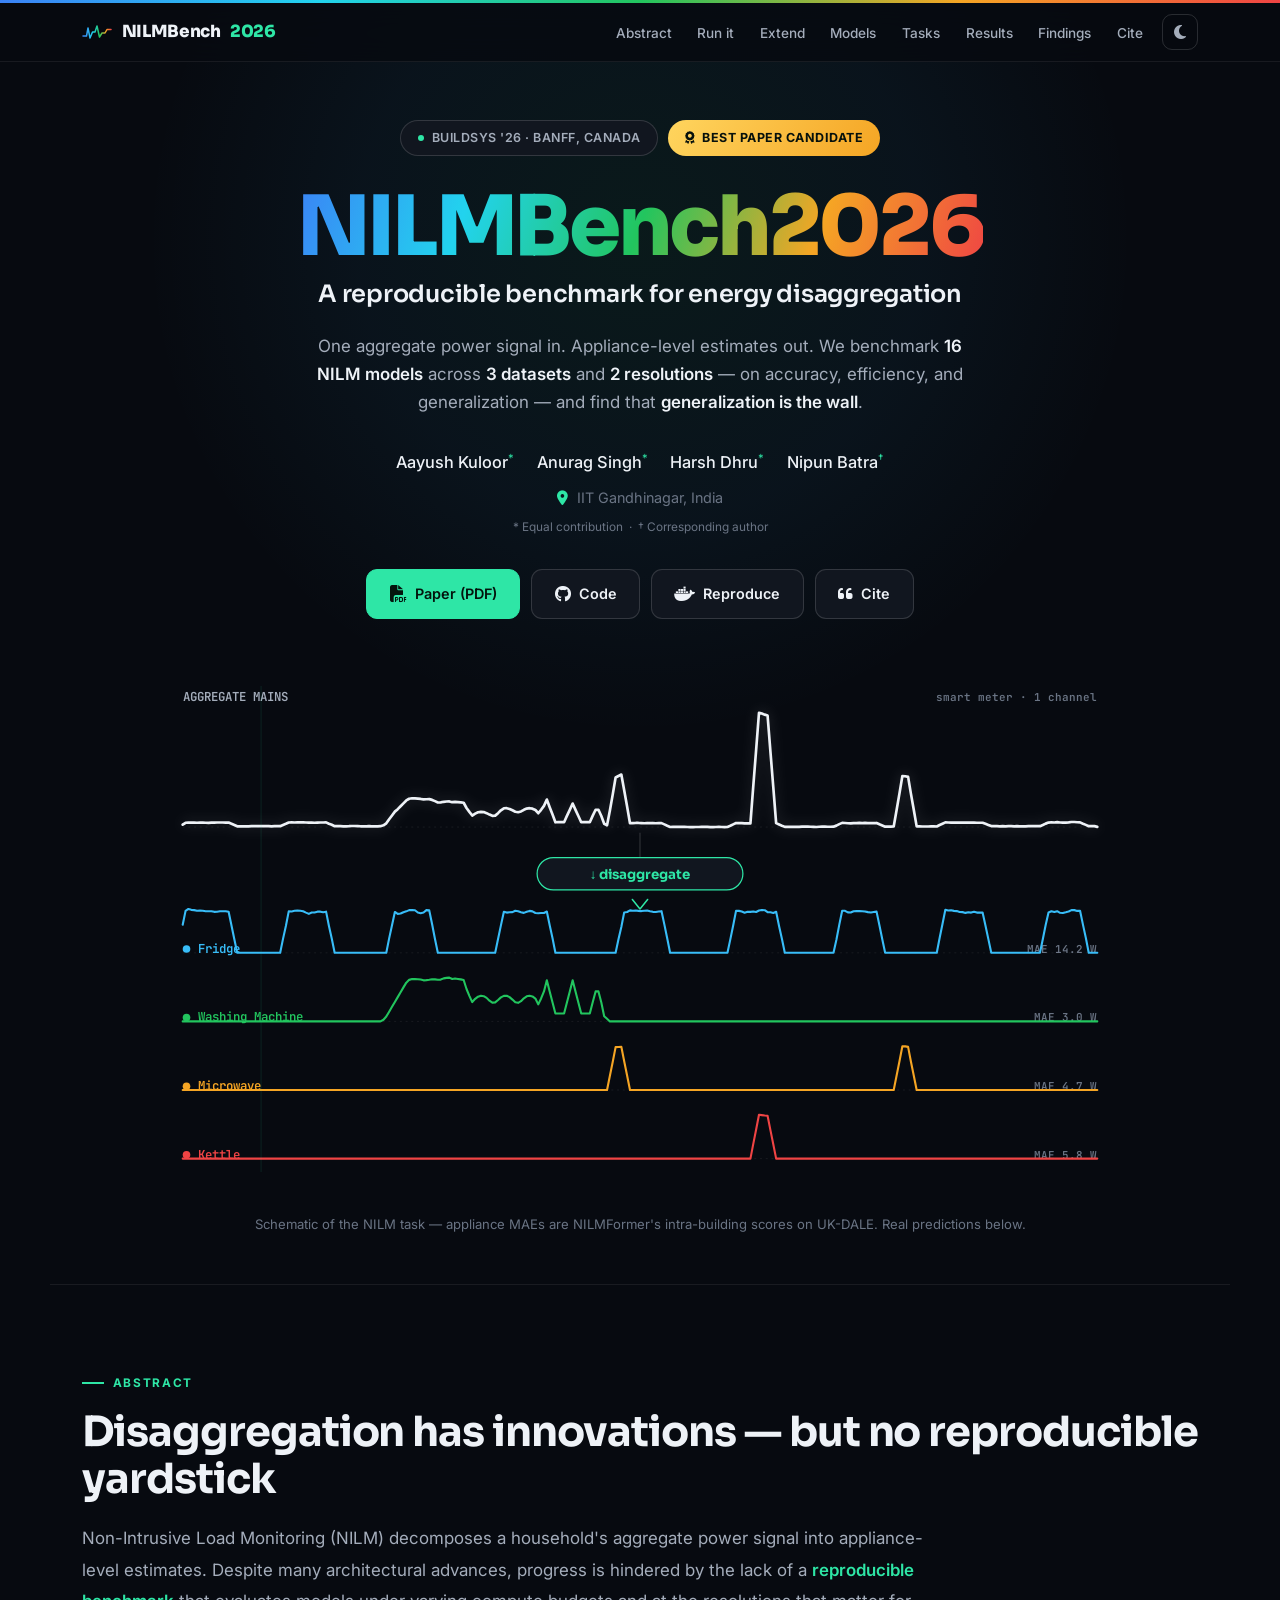
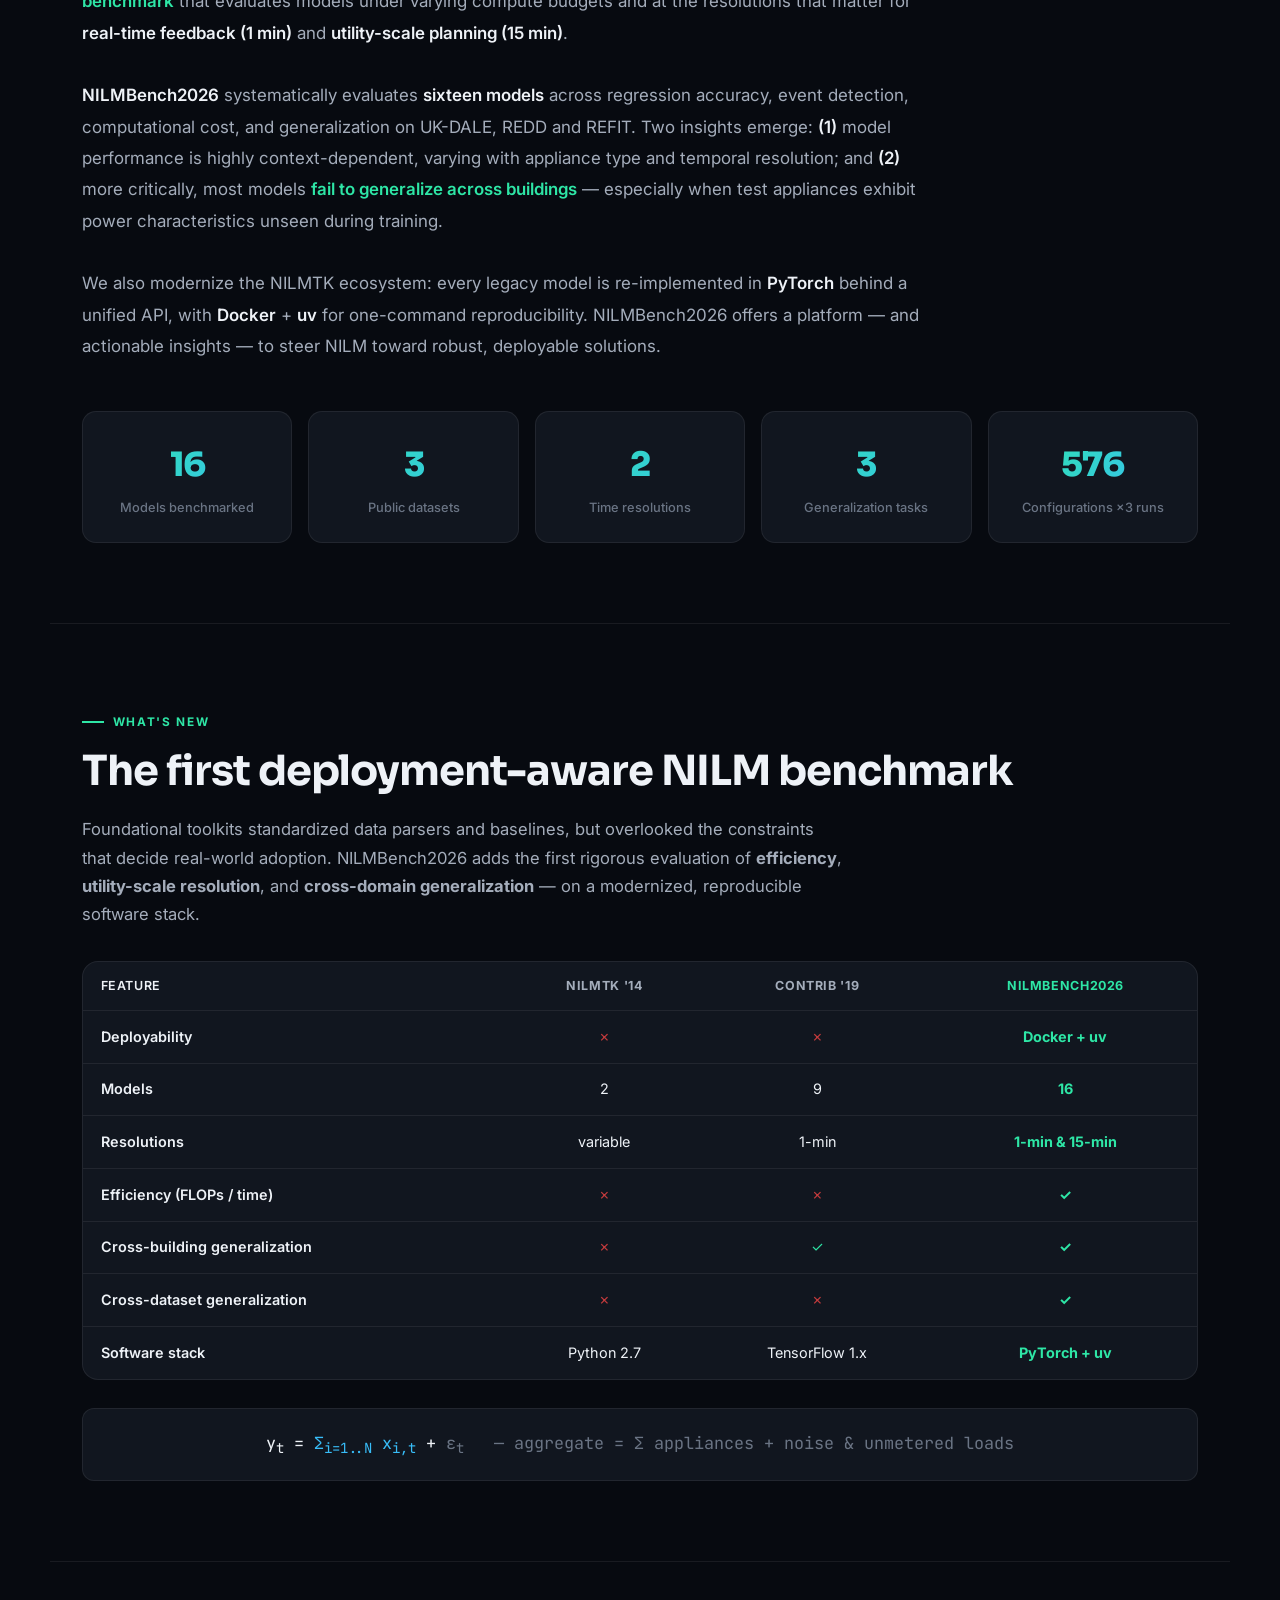
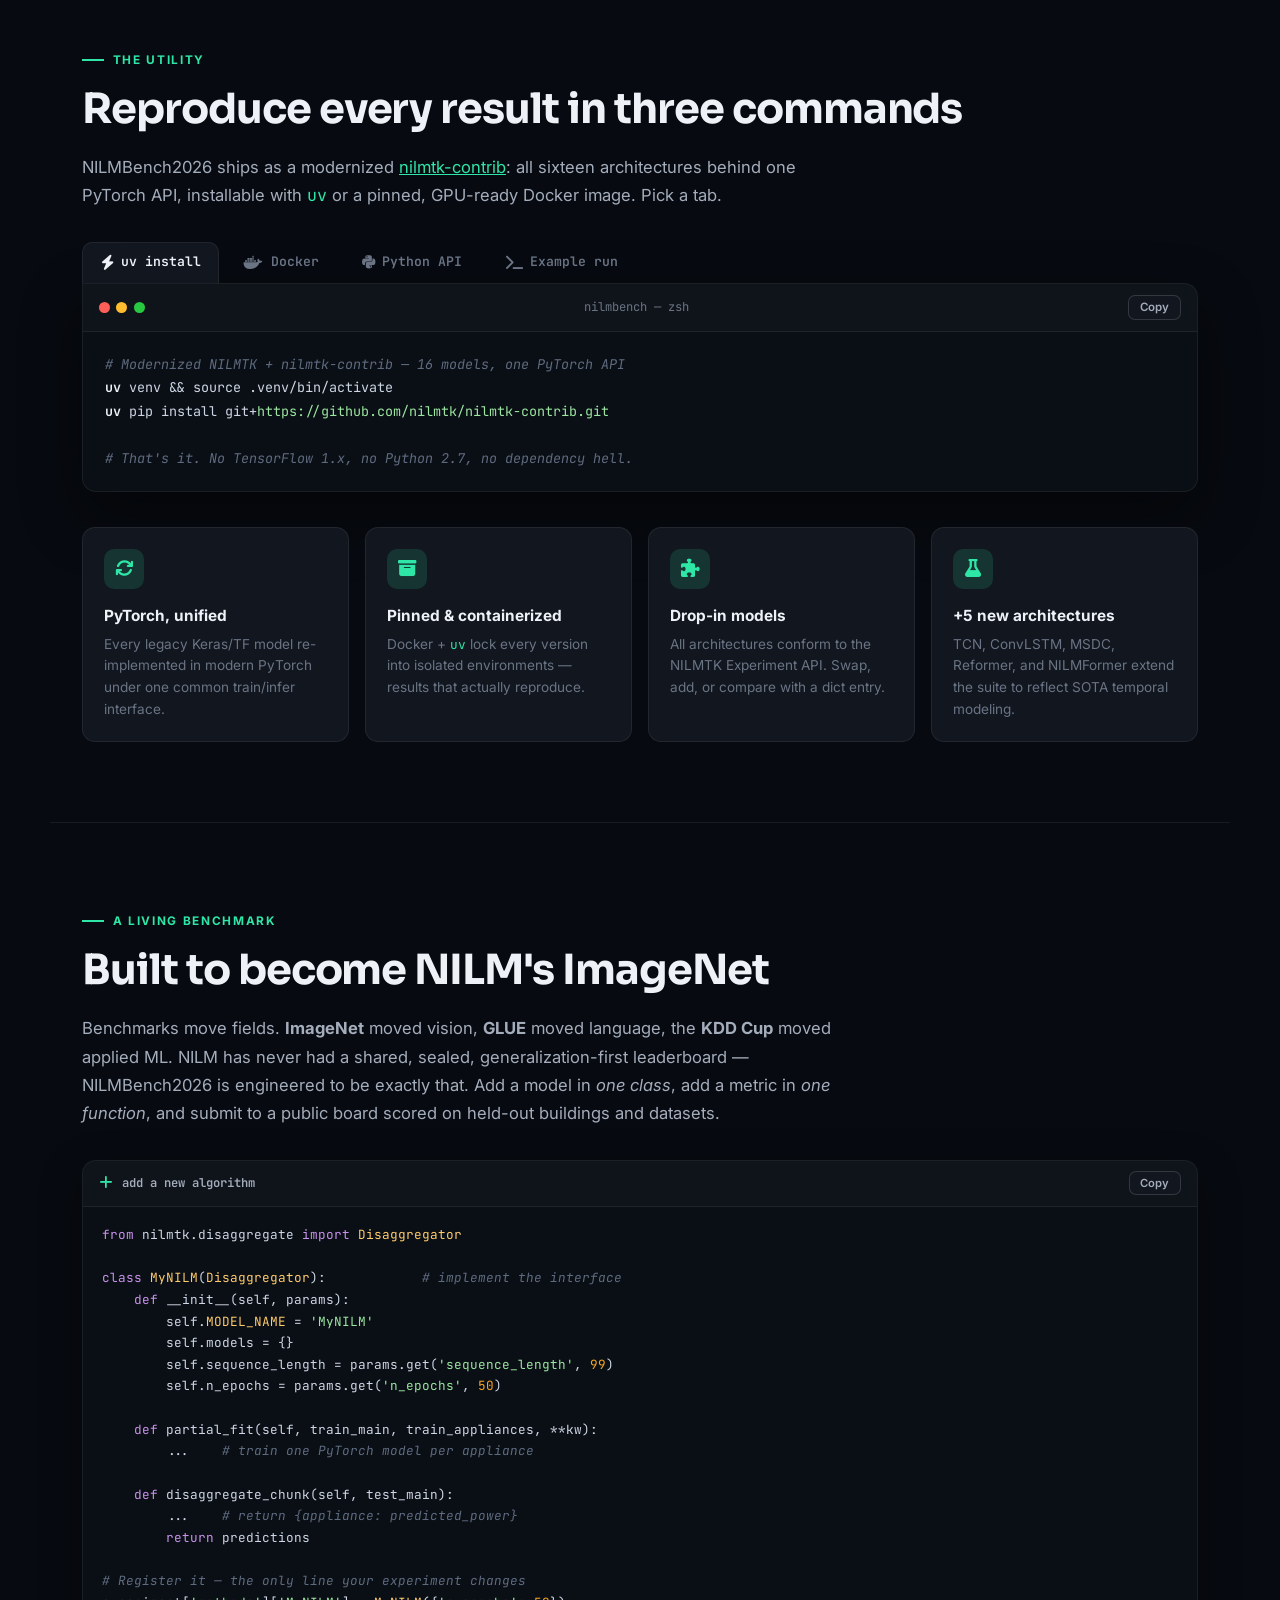
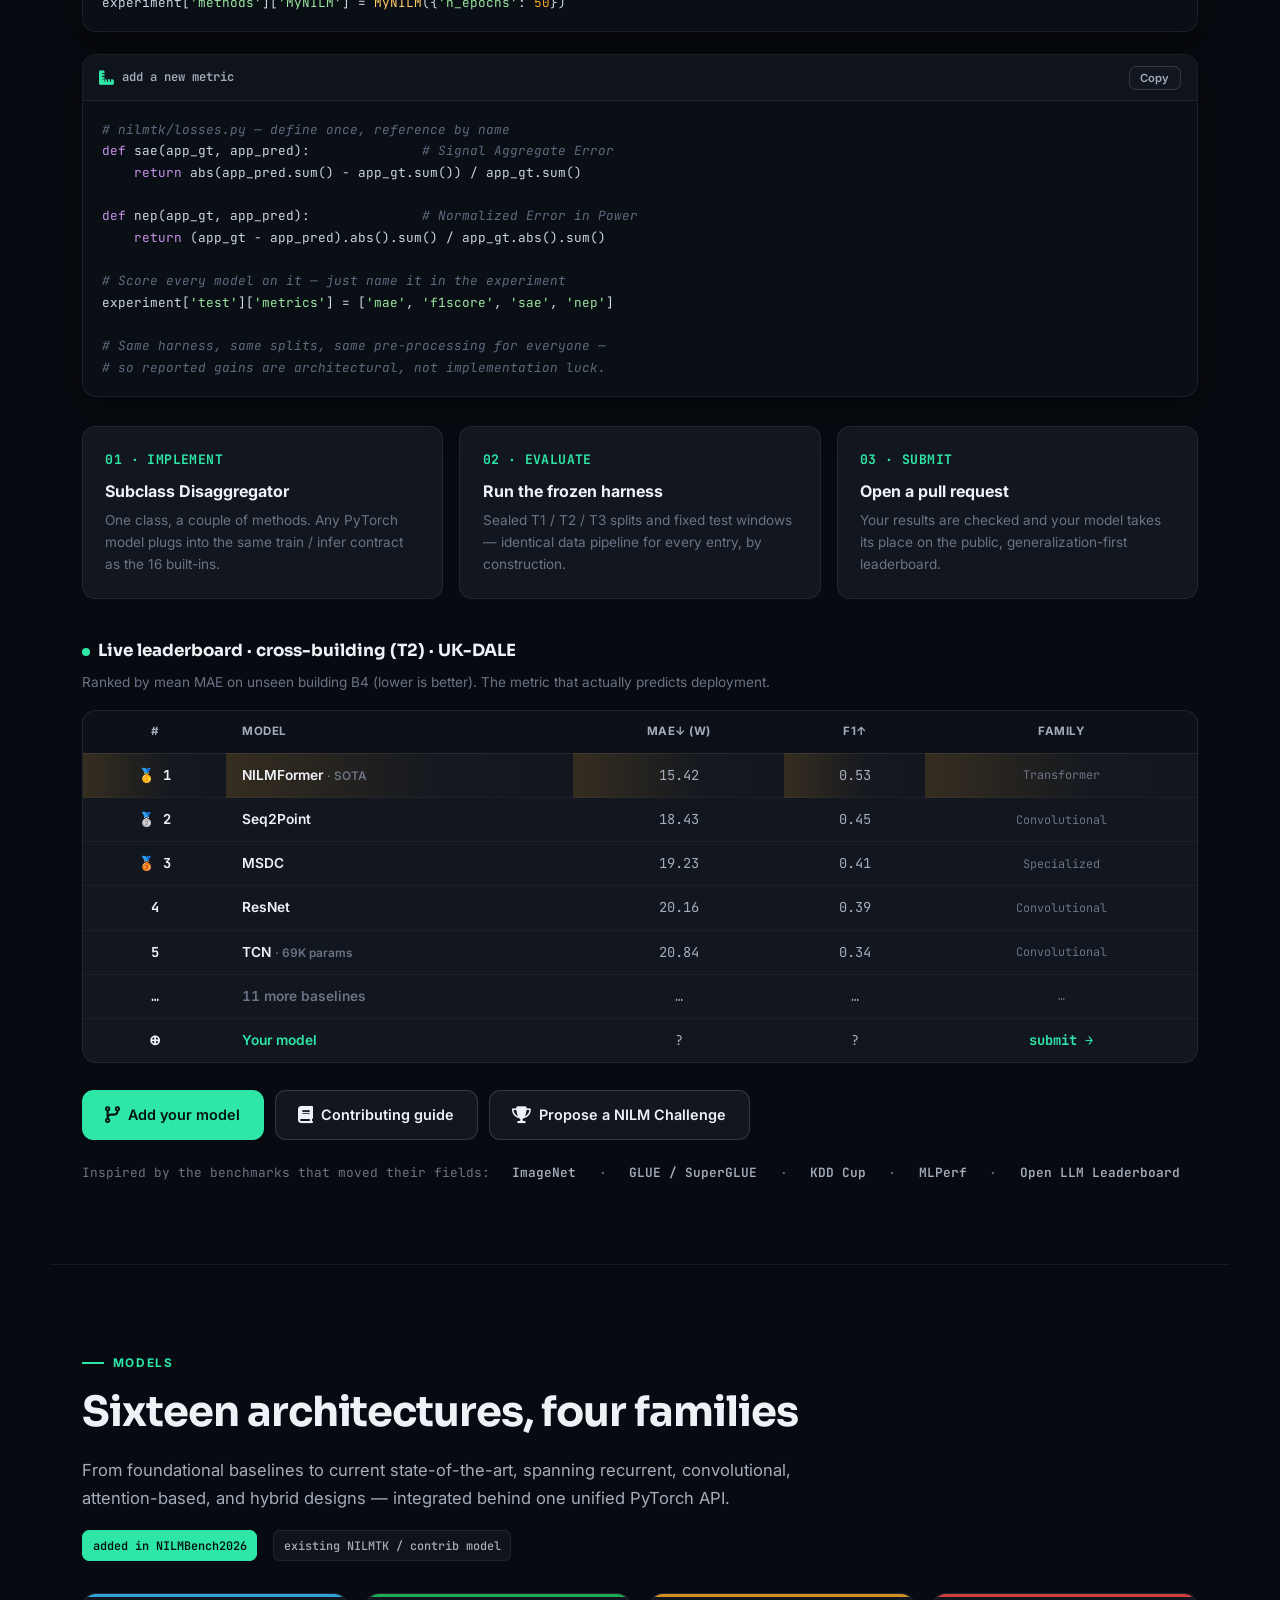
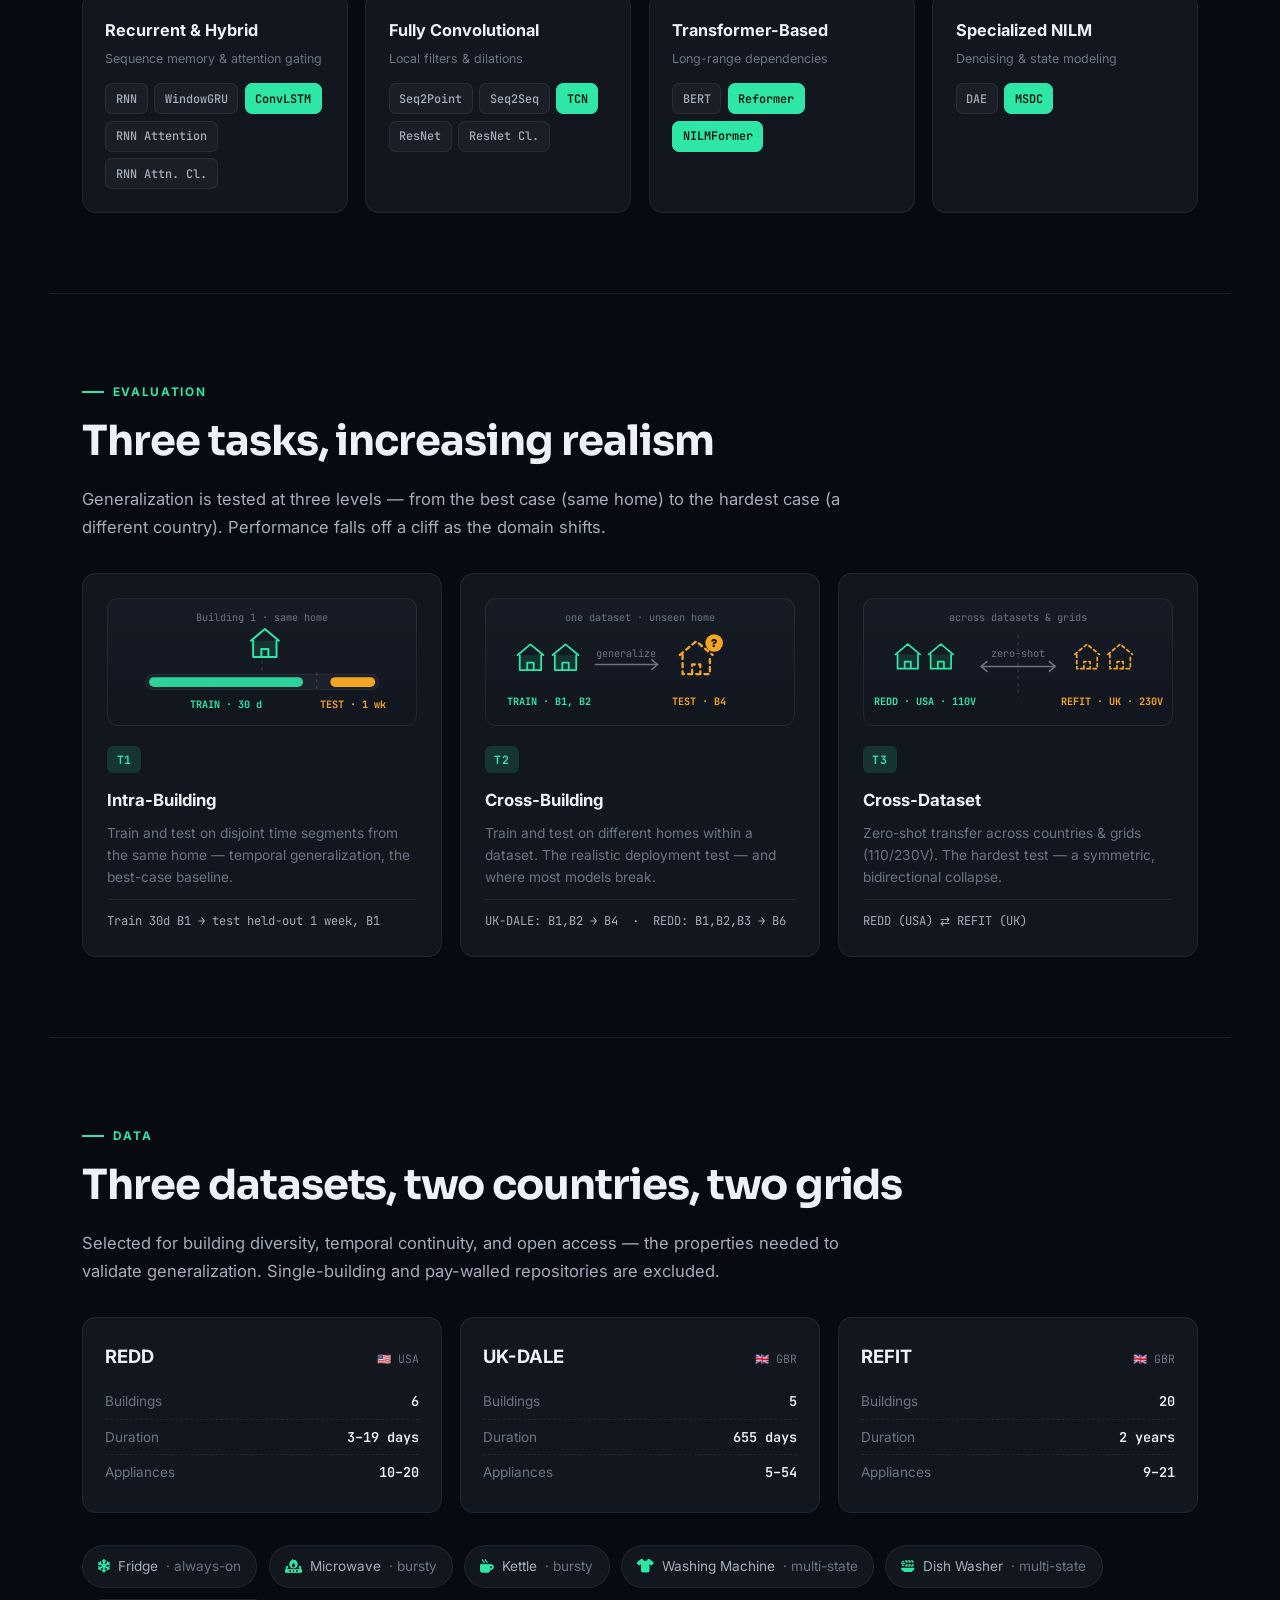
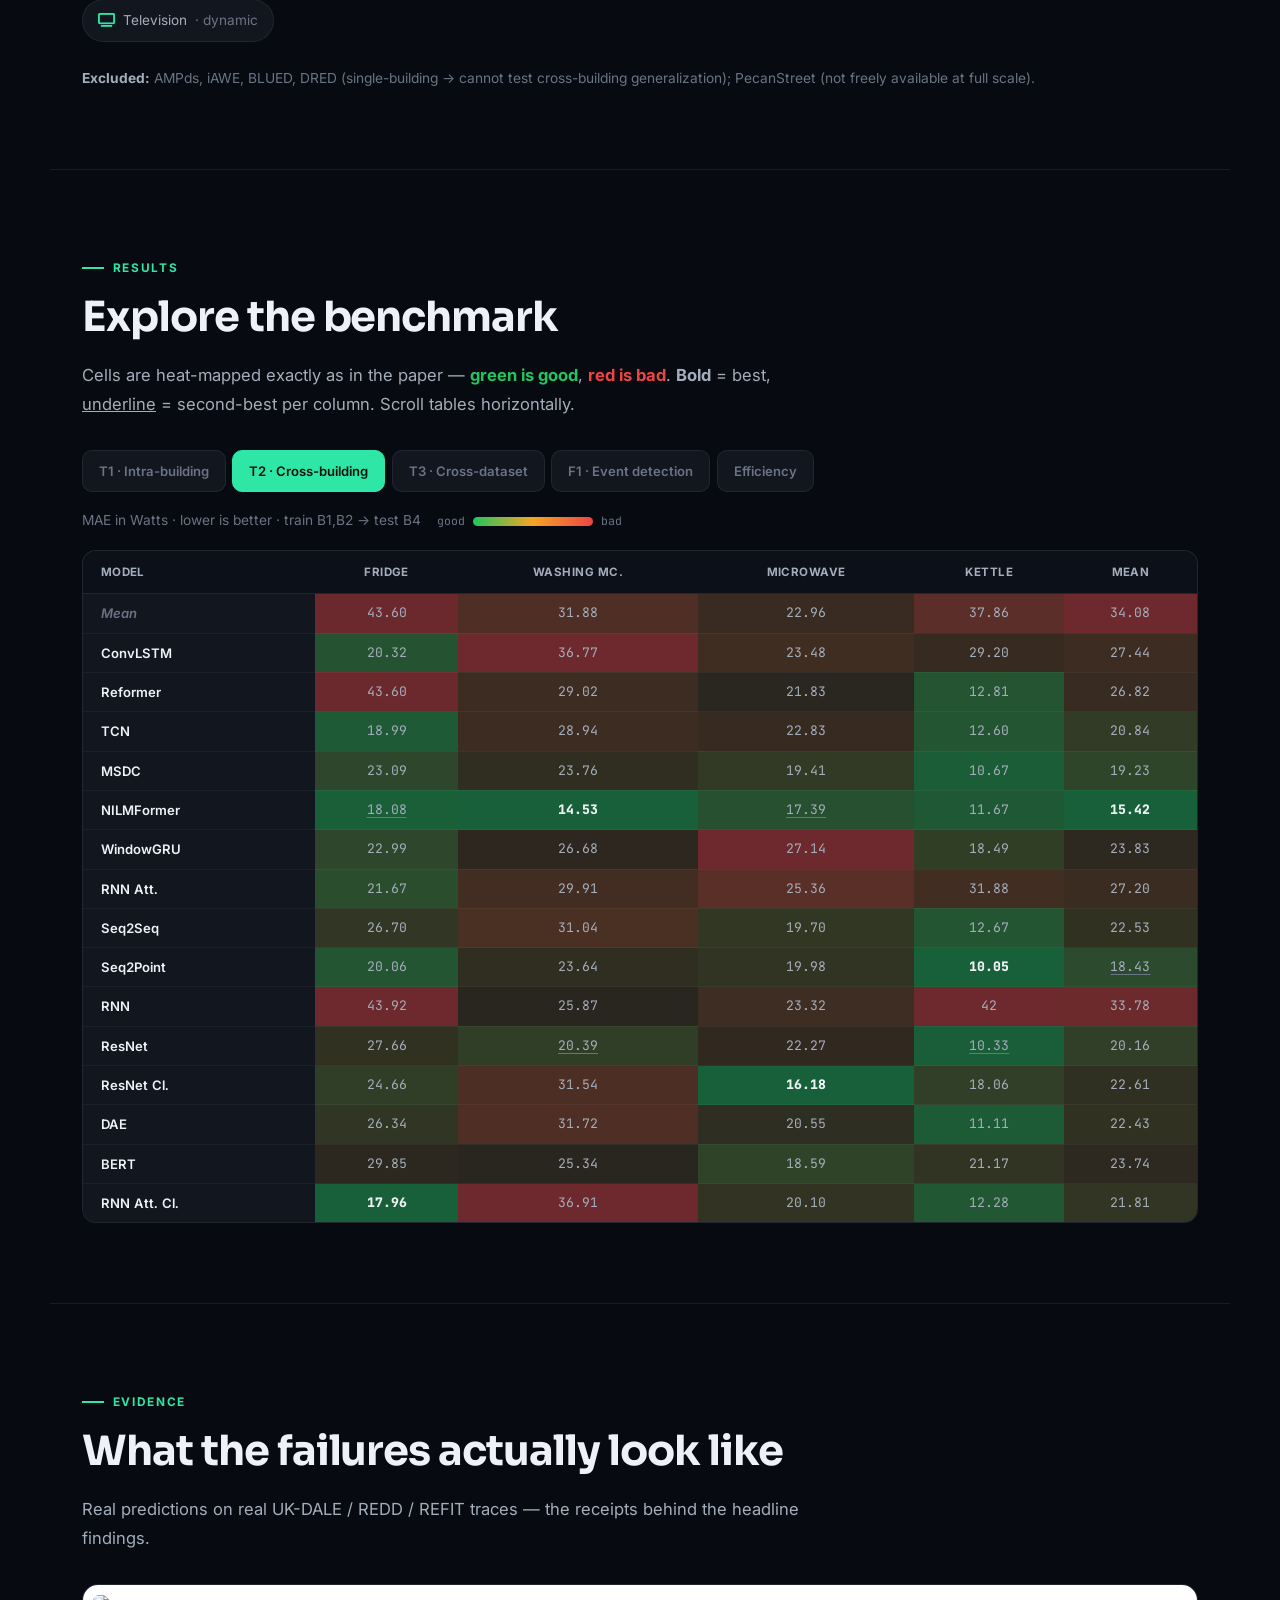
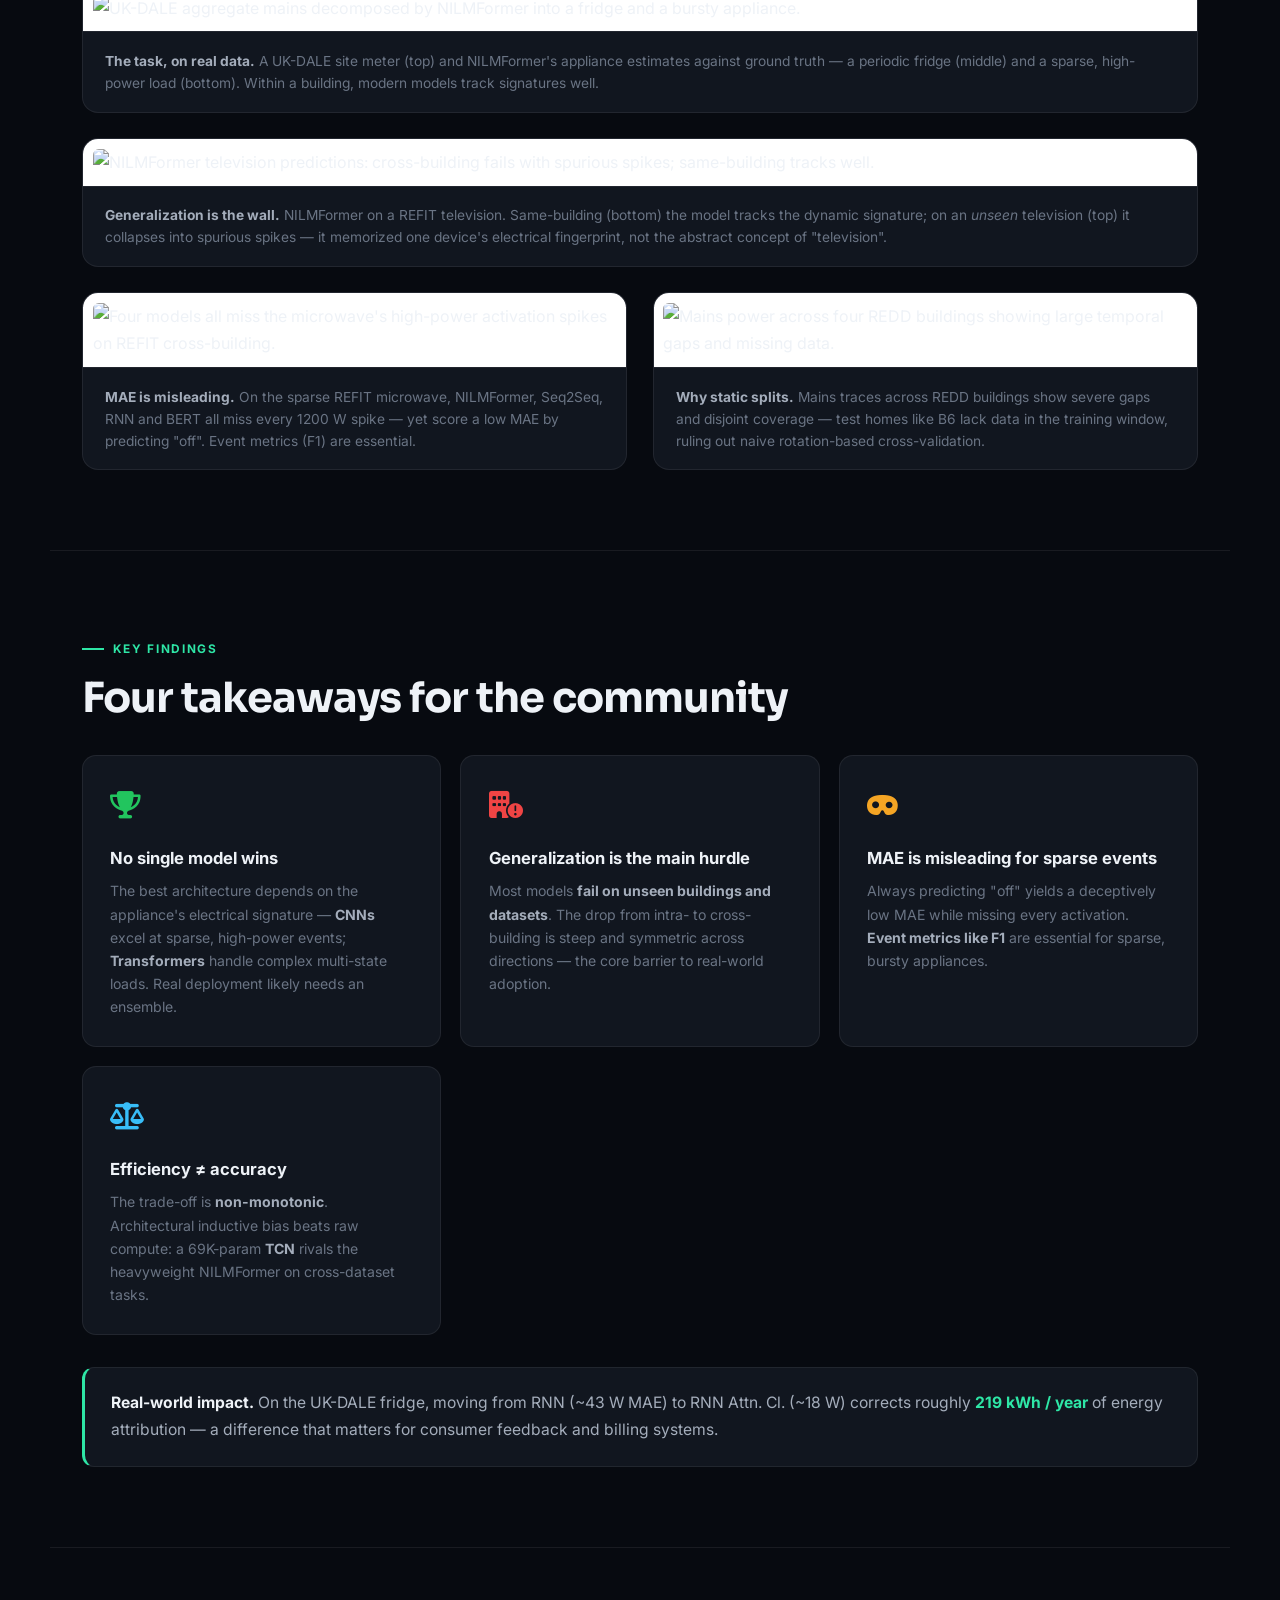
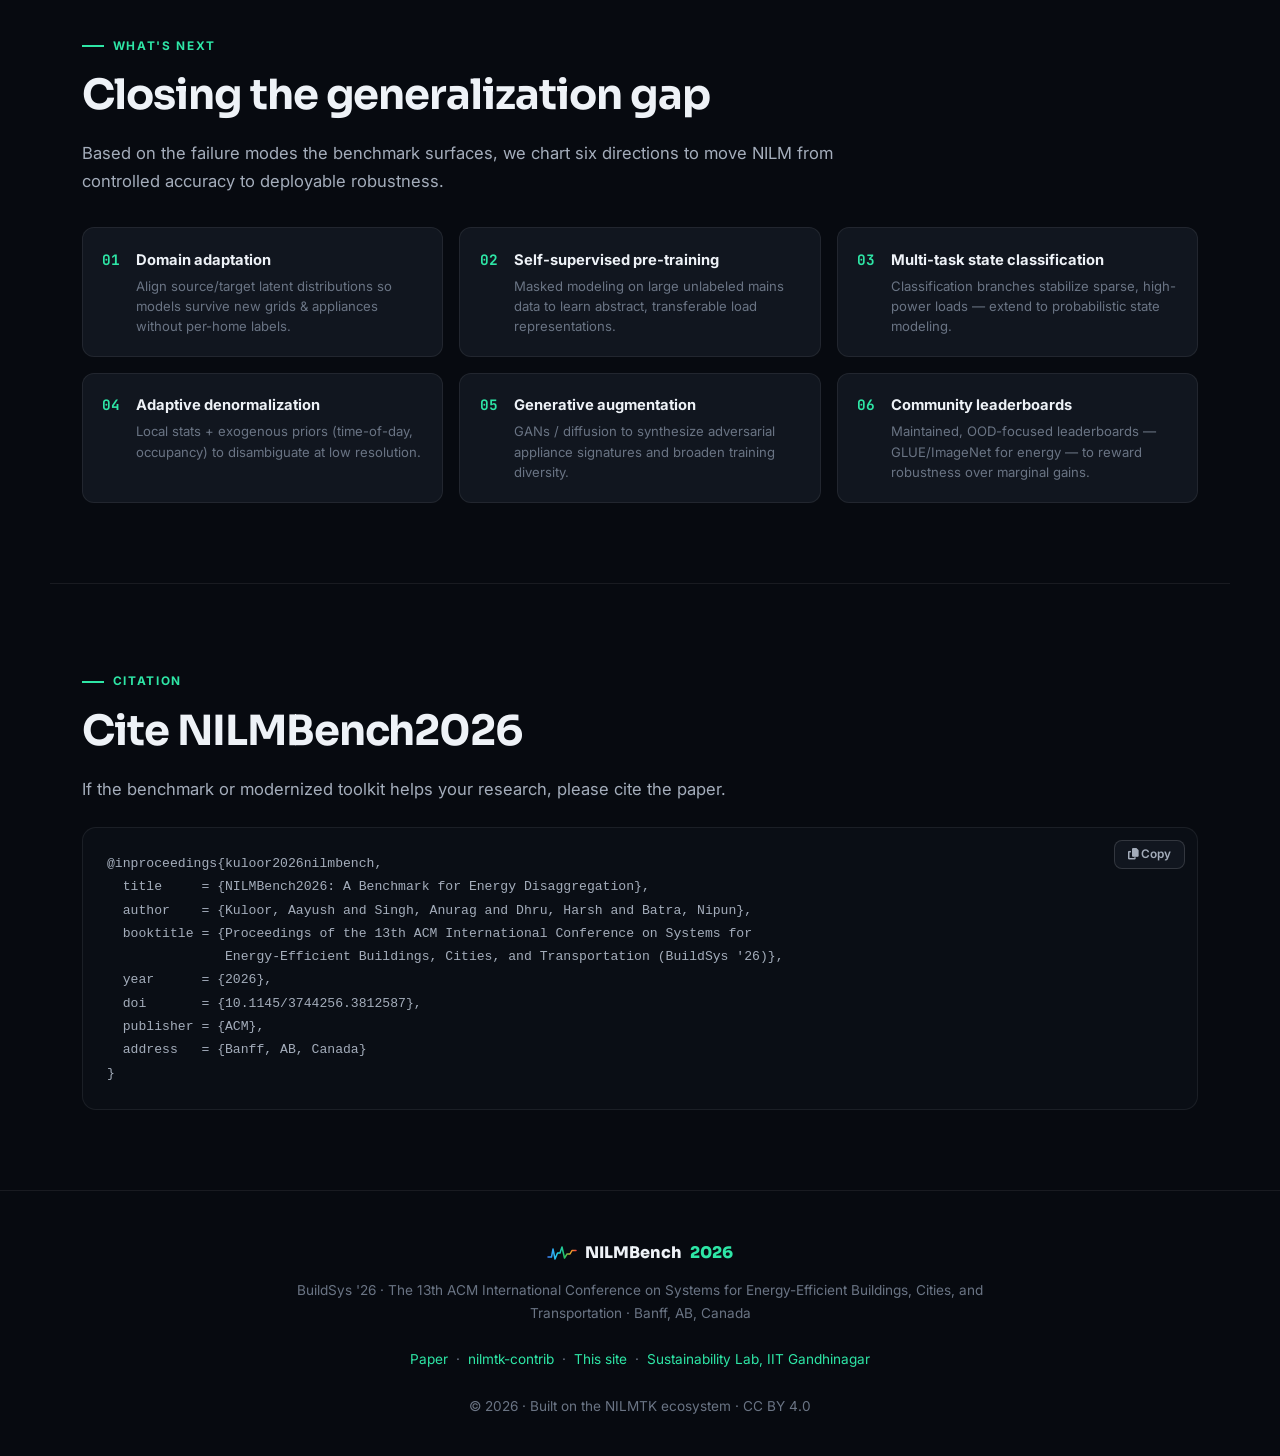
==== commit 2d5d7dd2: "Add schematic SVG diagrams to the three task cards Each task now opens with a small illustration: - " ====
--- a/index.html
+++ b/index.html
@@ -470,6 +470,17 @@
 
         .model-legend { display: flex; flex-wrap: wrap; gap: 0.7rem 1rem; margin-top: 1.1rem; font-size: 0.86rem; color: var(--text-muted); align-items: center; }
         .model-legend .pill { cursor: default; }
+
+        .task-viz { background: linear-gradient(180deg, rgba(125,140,160,0.05), rgba(125,140,160,0)); border: 1px solid var(--border); border-radius: 11px; padding: 0.55rem 0.5rem 0.25rem; margin-bottom: 1.15rem; }
+        .task-viz svg { width: 100%; height: auto; display: block; overflow: visible; }
+        .hg { fill: none; stroke-width: 1.7; stroke-linejoin: round; stroke-linecap: round; }
+        .hg-train { stroke: var(--accent); } .hg-train .fillbody { fill: var(--accent); opacity: 0.12; stroke: none; }
+        .hg-test { stroke: #f5a524; }
+        .vlab { font-family: var(--mono); font-size: 10.5px; fill: var(--text-muted); }
+        .vsub { font-family: var(--mono); font-size: 10.5px; font-weight: 700; }
+        .vq { font-family: 'Sora',sans-serif; font-size: 11px; font-weight: 800; fill: #07110c; }
+        .varrow { stroke: var(--text-muted); stroke-width: 1.6; fill: none; stroke-linecap: round; stroke-linejoin: round; }
+        .vdash { stroke: var(--border-hover); stroke-width: 1.4; stroke-dasharray: 3 4; }
 
         /* ===== BibTeX ===== */
         .bib { position: relative; background: #0a0e15; border: 1px solid var(--border); border-radius: 14px; overflow: hidden; margin-top: 1.5rem; }
@@ -1001,18 +1012,50 @@
 
     <div class="tasks-grid">
         <div class="task-card">
+            <div class="task-viz"><svg viewBox="0 0 300 116" role="img" aria-label="One building split in time: train on the past, test on a held-out later week.">
+  <text x="150" y="13" text-anchor="middle" class="vlab">Building 1 · same home</text>
+  <g class="hg hg-train" transform="translate(136,18) scale(1.2)"><path class="fillbody" d="M4,13 V27 H24 V13 Z"/><path d="M2,13 L14,3 L26,13 M4,13 V27 H24 V13 M11,27 V20 H17 V27"/></g>
+  <line x1="150" y1="54" x2="150" y2="66" class="vdash"/>
+  <rect x="30" y="68" width="240" height="16" rx="8" fill="rgba(125,140,160,0.08)" stroke="var(--border)"/>
+  <rect x="34" y="71" width="158" height="10" rx="5" fill="var(--accent)" opacity="0.9"/>
+  <rect x="220" y="71" width="46" height="10" rx="5" fill="#f5a524"/>
+  <line x1="206" y1="66" x2="206" y2="86" class="vdash"/>
+  <text x="113" y="103" text-anchor="middle" class="vsub" fill="var(--accent)">TRAIN · 30 d</text>
+  <text x="243" y="103" text-anchor="middle" class="vsub" fill="#f5a524">TEST · 1 wk</text>
+</svg></div>
             <span class="tid">T1</span>
             <h3>Intra-Building</h3>
             <p>Train and test on disjoint time segments from the same home — temporal generalization, the best-case baseline.</p>
             <div class="split">Train 30d B1 → test held-out 1 week, B1</div>
         </div>
         <div class="task-card">
+            <div class="task-viz"><svg viewBox="0 0 300 116" role="img" aria-label="Train on several homes, test on a different unseen home in the same dataset.">
+  <text x="150" y="13" text-anchor="middle" class="vlab">one dataset · unseen home</text>
+  <g class="hg hg-train" transform="translate(22,34) scale(1.1)"><path class="fillbody" d="M4,13 V27 H24 V13 Z"/><path d="M2,13 L14,3 L26,13 M4,13 V27 H24 V13 M11,27 V20 H17 V27"/></g><g class="hg hg-train" transform="translate(58,34) scale(1.1)"><path class="fillbody" d="M4,13 V27 H24 V13 Z"/><path d="M2,13 L14,3 L26,13 M4,13 V27 H24 V13 M11,27 V20 H17 V27"/></g>
+  <text x="56" y="100" text-anchor="middle" class="vsub" fill="var(--accent)">TRAIN · B1, B2</text>
+  <path d="M104,58 H168" class="varrow"/><path d="M162,53 L168,58 L162,63" class="varrow"/>
+  <text x="136" y="50" text-anchor="middle" class="vlab">generalize</text>
+  <g class="hg hg-test" transform="translate(188,30) scale(1.4)" stroke-dasharray="3 3"><path d="M2,13 L14,3 L26,13 M4,13 V27 H24 V13 M11,27 V20 H17 V27"/></g>
+  <circle cx="226" cy="36" r="9" fill="#f5a524"/><text x="226" y="40" text-anchor="middle" class="vq">?</text>
+  <text x="210" y="100" text-anchor="middle" class="vsub" fill="#f5a524">TEST · B4</text>
+</svg></div>
             <span class="tid">T2</span>
             <h3>Cross-Building</h3>
             <p>Train and test on different homes within a dataset. The realistic deployment test — and where most models break.</p>
             <div class="split">UK-DALE: B1,B2 → B4 &nbsp;·&nbsp; REDD: B1,B2,B3 → B6</div>
         </div>
         <div class="task-card">
+            <div class="task-viz"><svg viewBox="0 0 300 116" role="img" aria-label="Zero-shot transfer between datasets and grids: REDD USA and REFIT UK.">
+  <text x="150" y="13" text-anchor="middle" class="vlab">across datasets &amp; grids</text>
+  <g class="hg hg-train" transform="translate(22,34) scale(1.05)"><path class="fillbody" d="M4,13 V27 H24 V13 Z"/><path d="M2,13 L14,3 L26,13 M4,13 V27 H24 V13 M11,27 V20 H17 V27"/></g><g class="hg hg-train" transform="translate(56,34) scale(1.05)"><path class="fillbody" d="M4,13 V27 H24 V13 Z"/><path d="M2,13 L14,3 L26,13 M4,13 V27 H24 V13 M11,27 V20 H17 V27"/></g>
+  <text x="54" y="100" text-anchor="middle" class="vsub" fill="var(--accent)">REDD · USA · 110V</text>
+  <line x1="150" y1="28" x2="150" y2="92" class="vdash"/>
+  <g class="hg hg-test" transform="translate(206,34) scale(1.05)" stroke-dasharray="3 3"><path d="M2,13 L14,3 L26,13 M4,13 V27 H24 V13 M11,27 V20 H17 V27"/></g><g class="hg hg-test" transform="translate(240,34) scale(1.05)" stroke-dasharray="3 3"><path d="M2,13 L14,3 L26,13 M4,13 V27 H24 V13 M11,27 V20 H17 V27"/></g>
+  <text x="246" y="100" text-anchor="middle" class="vsub" fill="#f5a524">REFIT · UK · 230V</text>
+  <path d="M112,60 H188" class="varrow"/>
+  <path d="M118,55 L112,60 L118,65" class="varrow"/><path d="M182,55 L188,60 L182,65" class="varrow"/>
+  <text x="150" y="50" text-anchor="middle" class="vlab">zero-shot</text>
+</svg></div>
             <span class="tid">T3</span>
             <h3>Cross-Dataset</h3>
             <p>Zero-shot transfer across countries &amp; grids (110/230V). The hardest test — a symmetric, bidirectional collapse.</p>
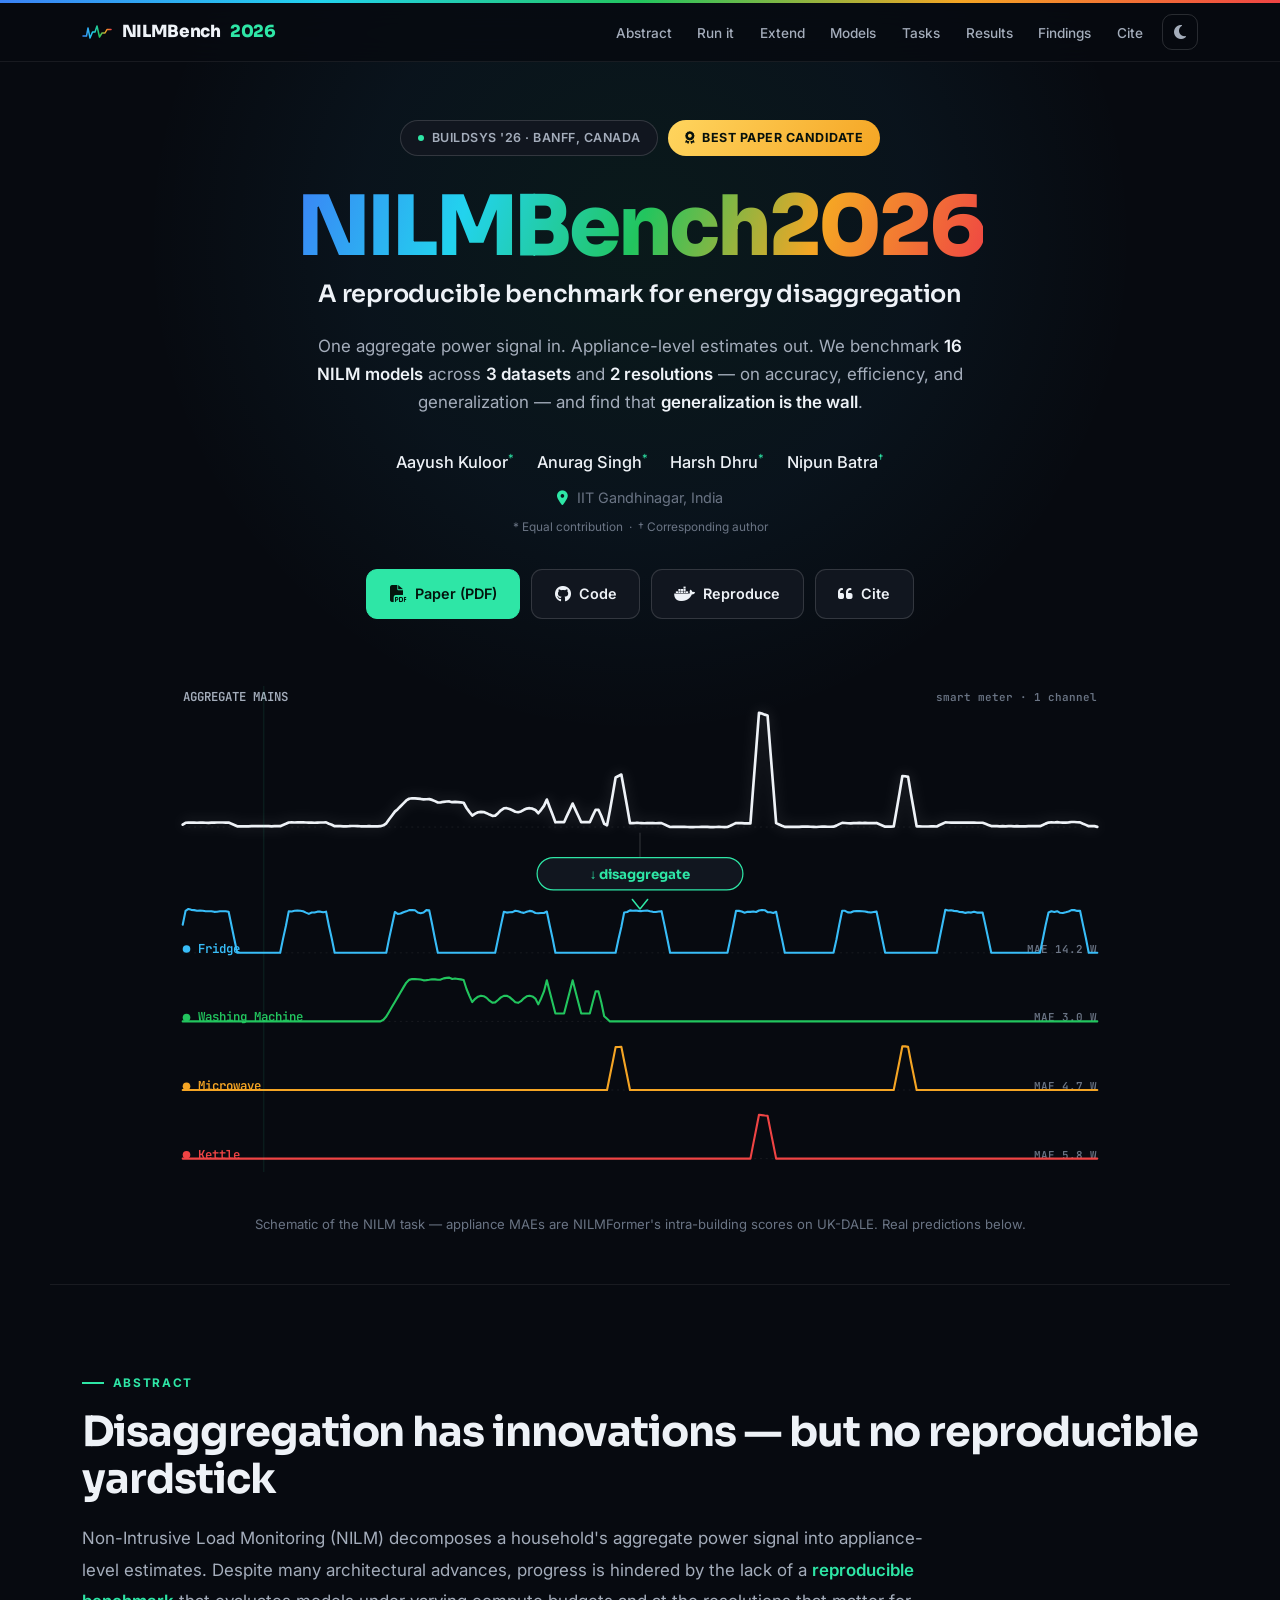
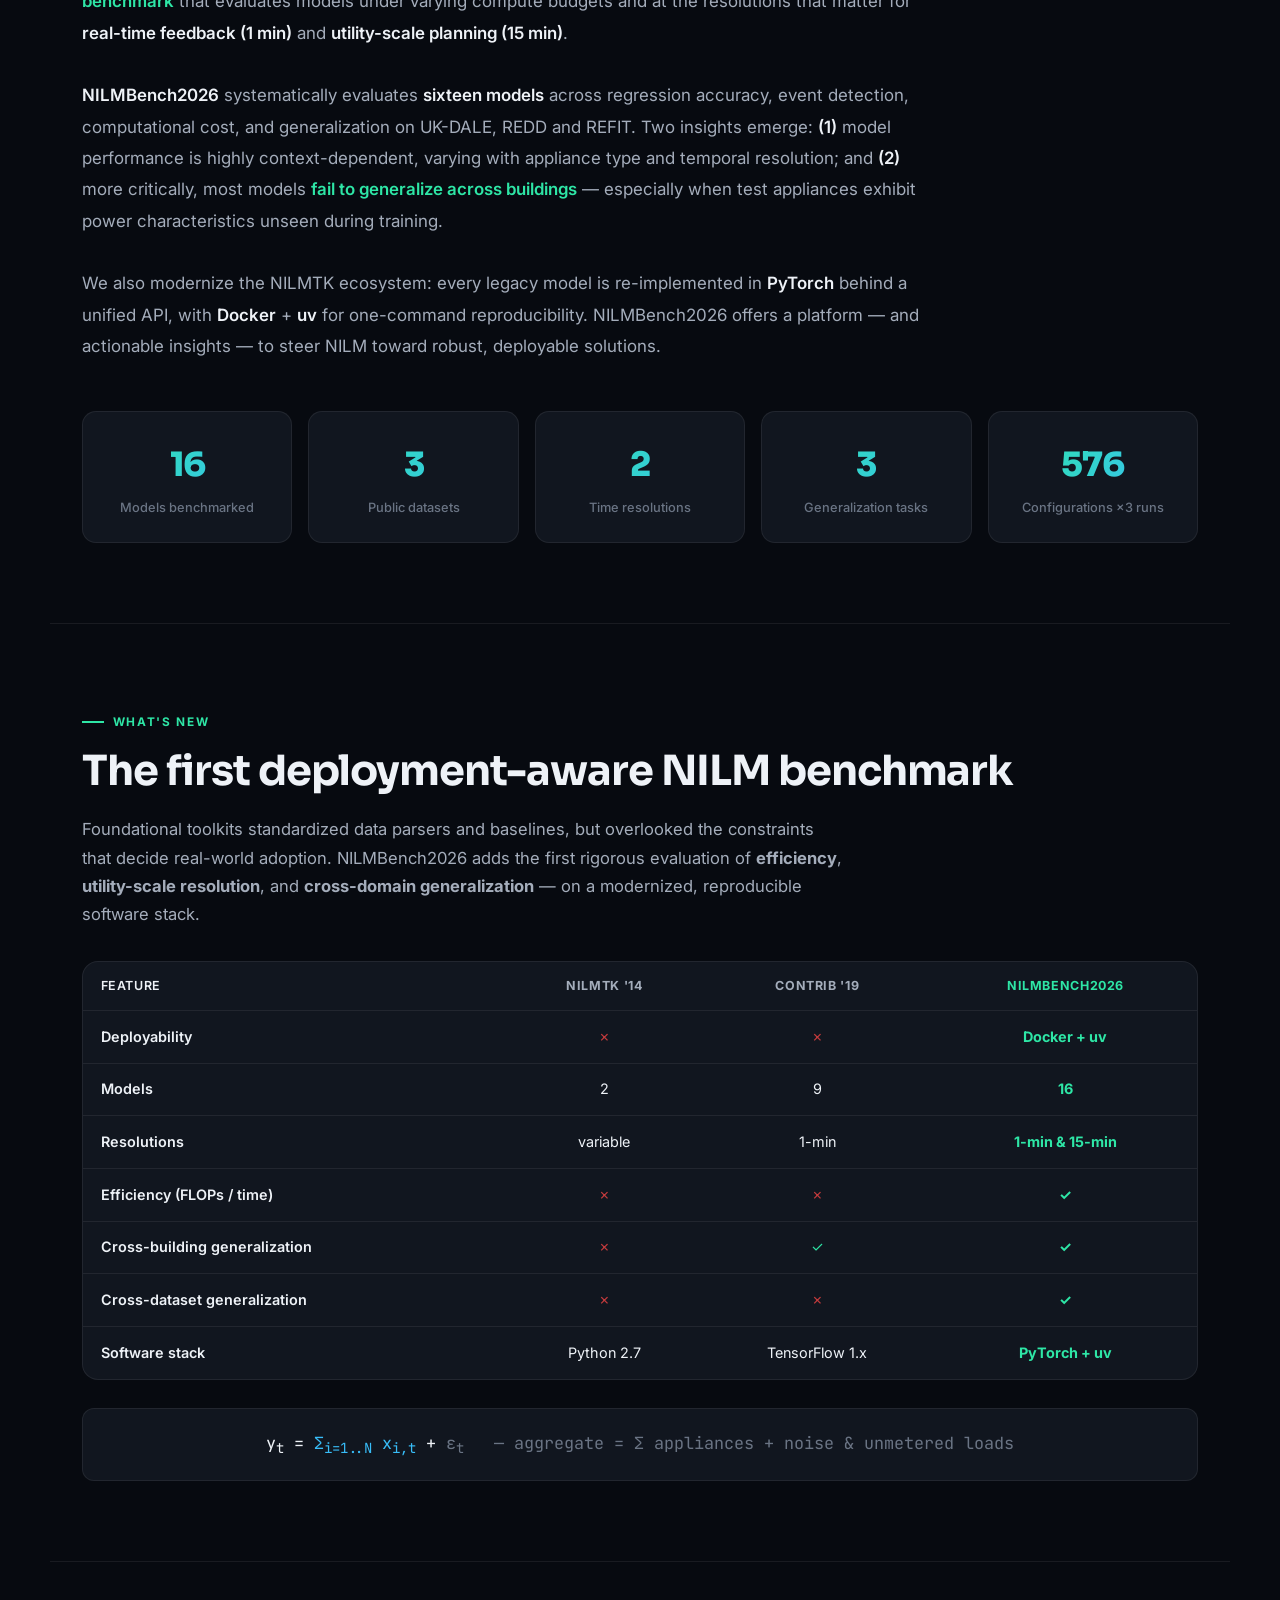
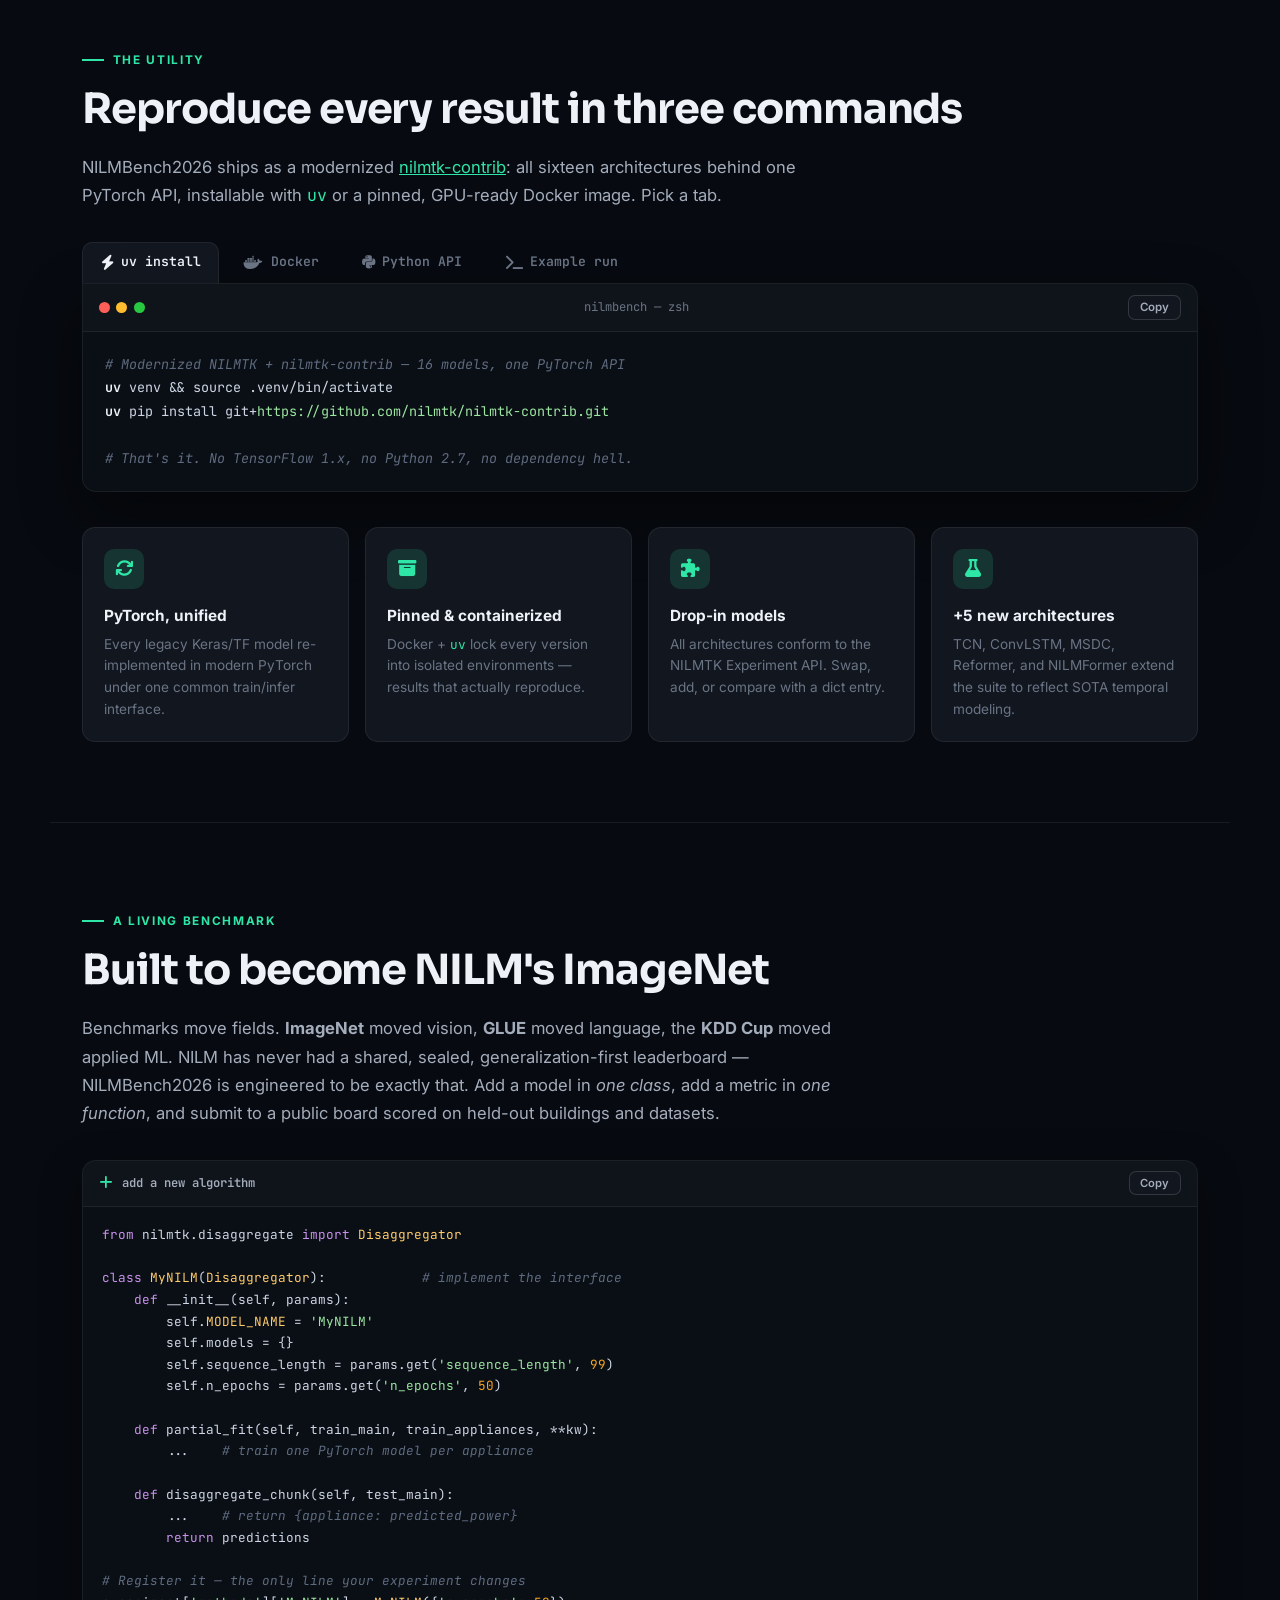
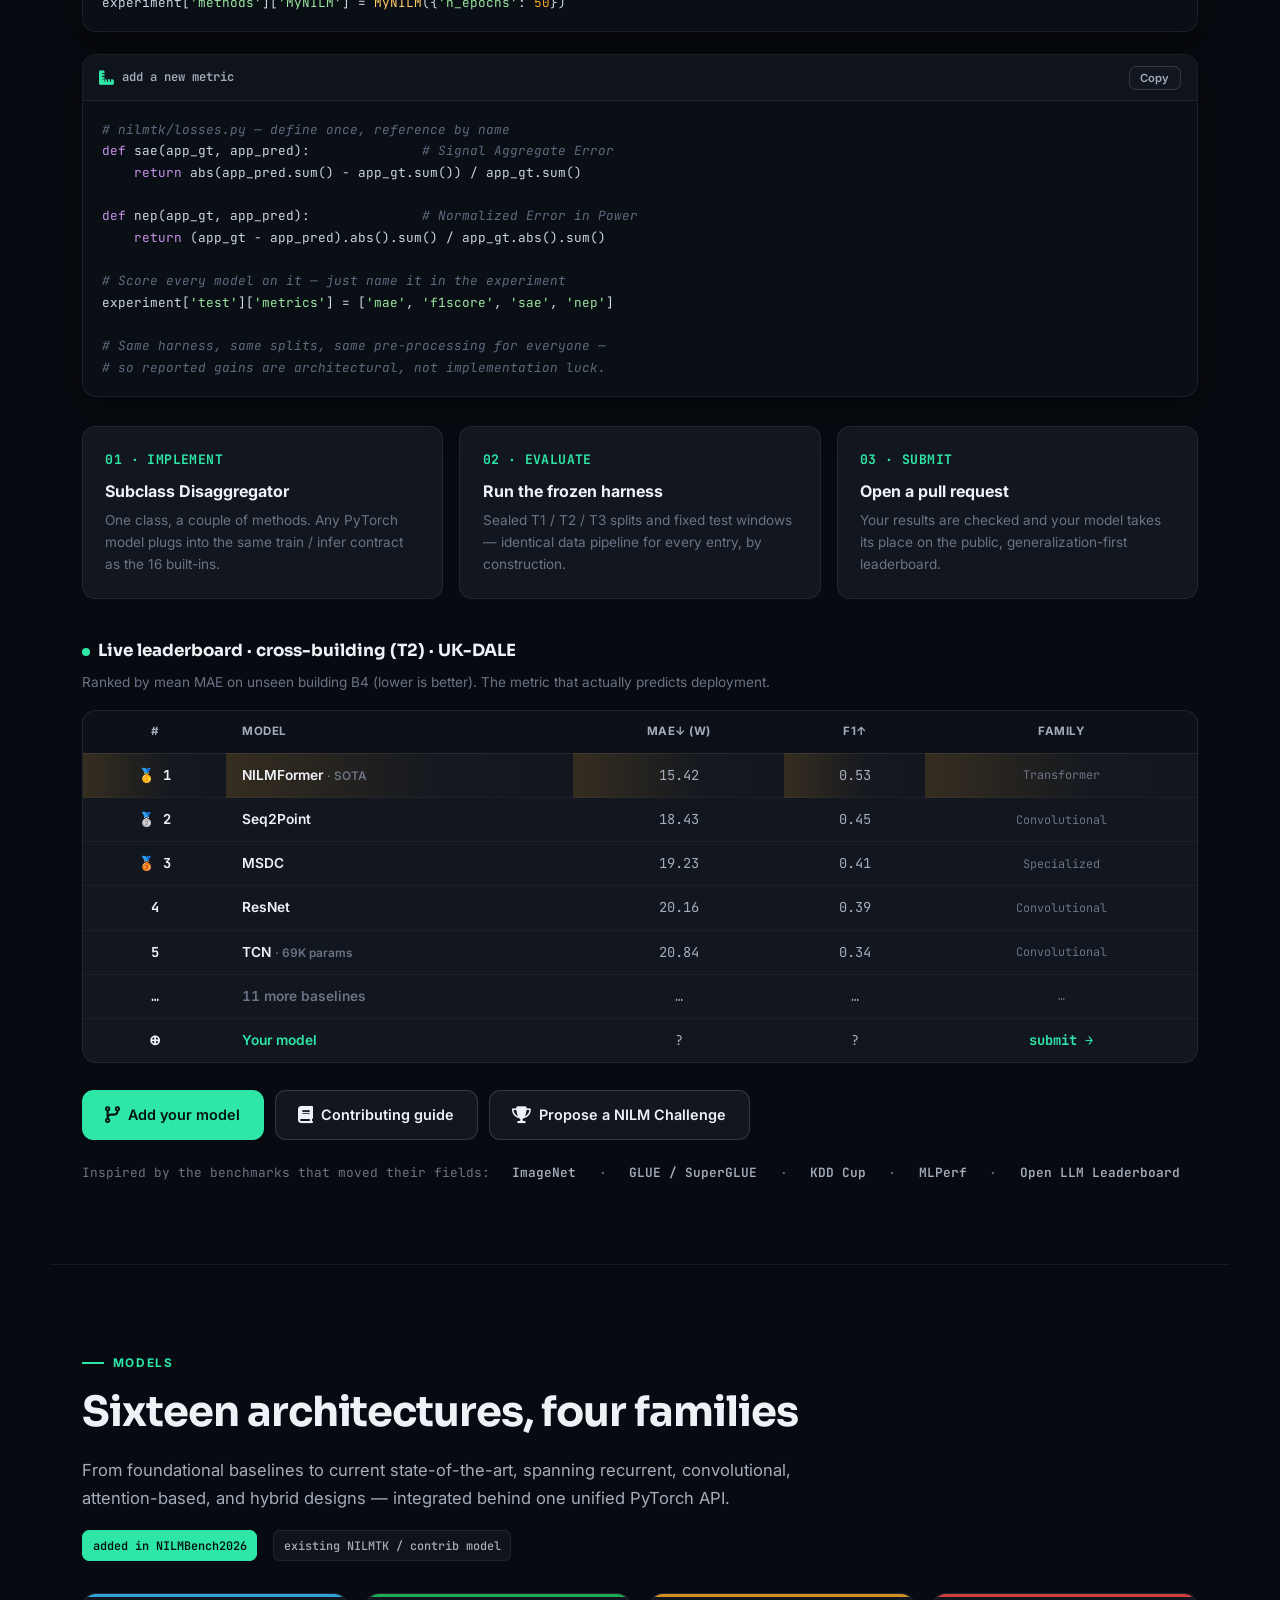
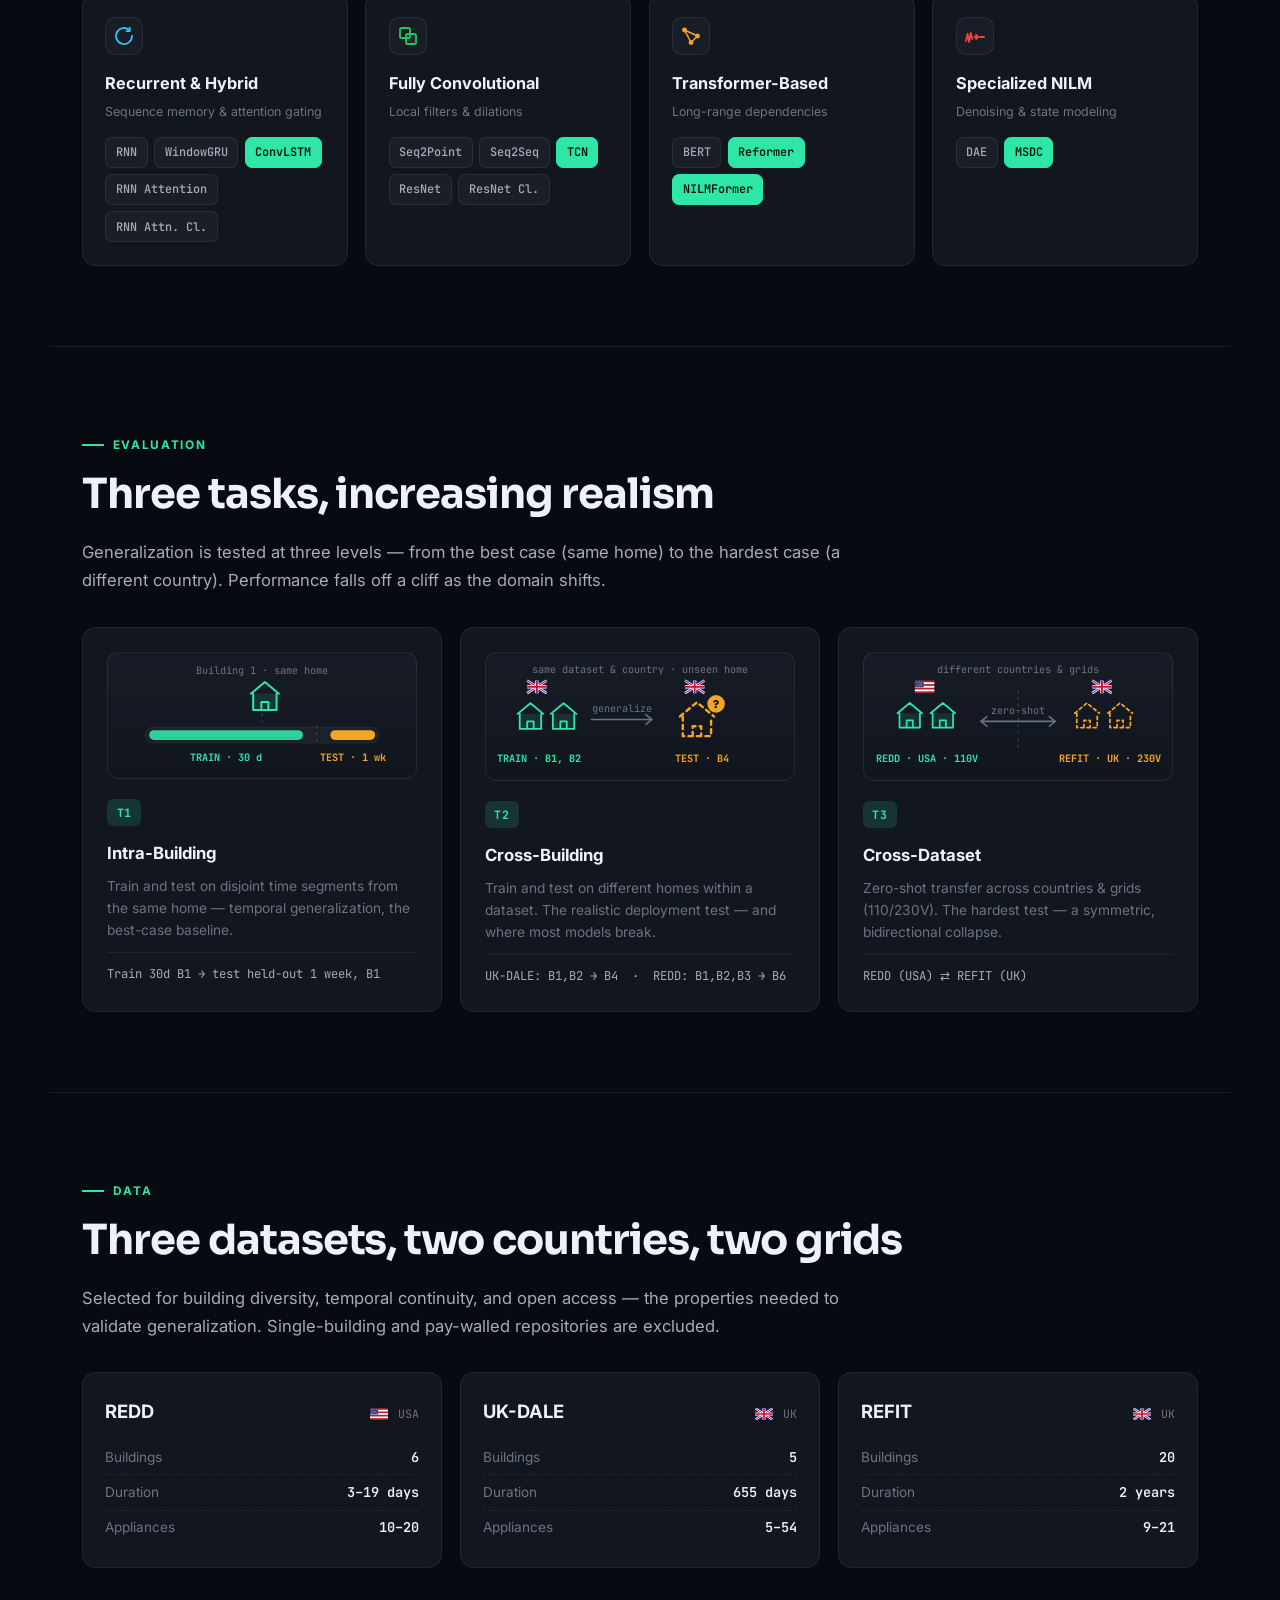
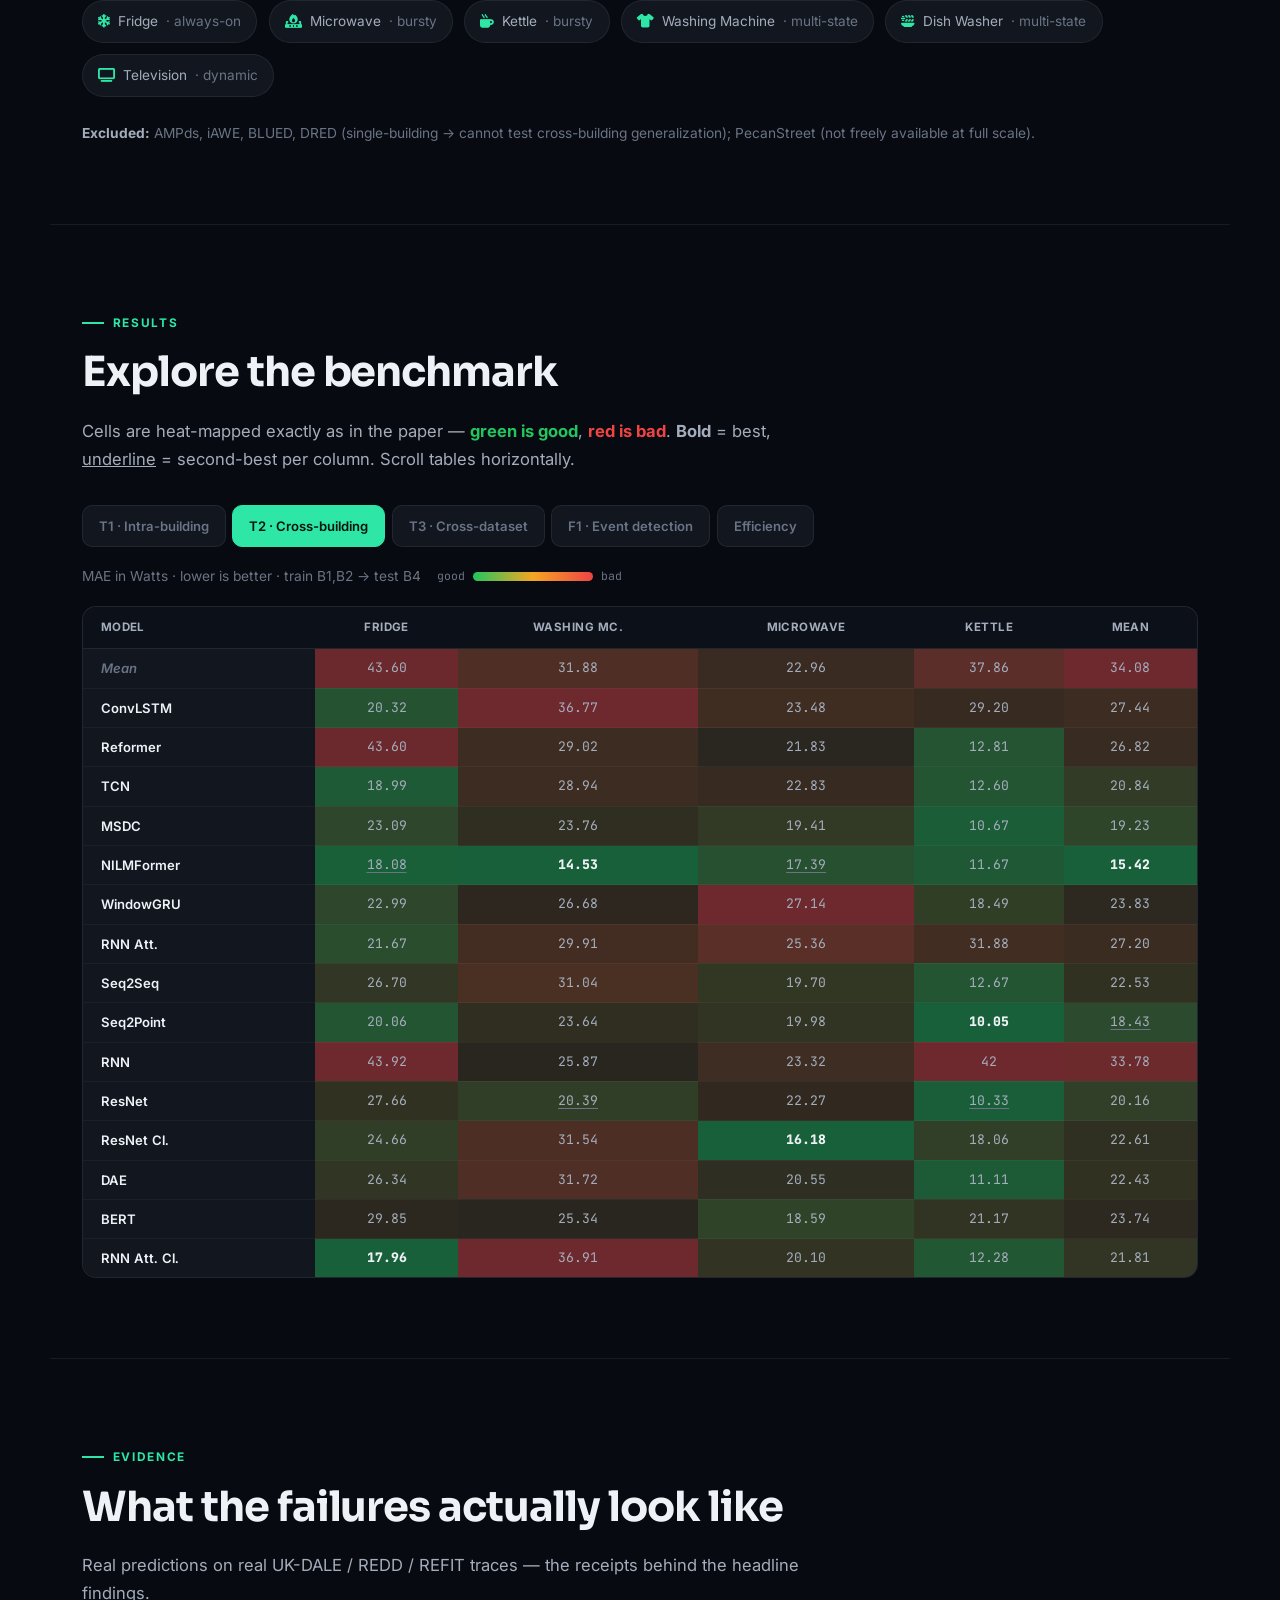
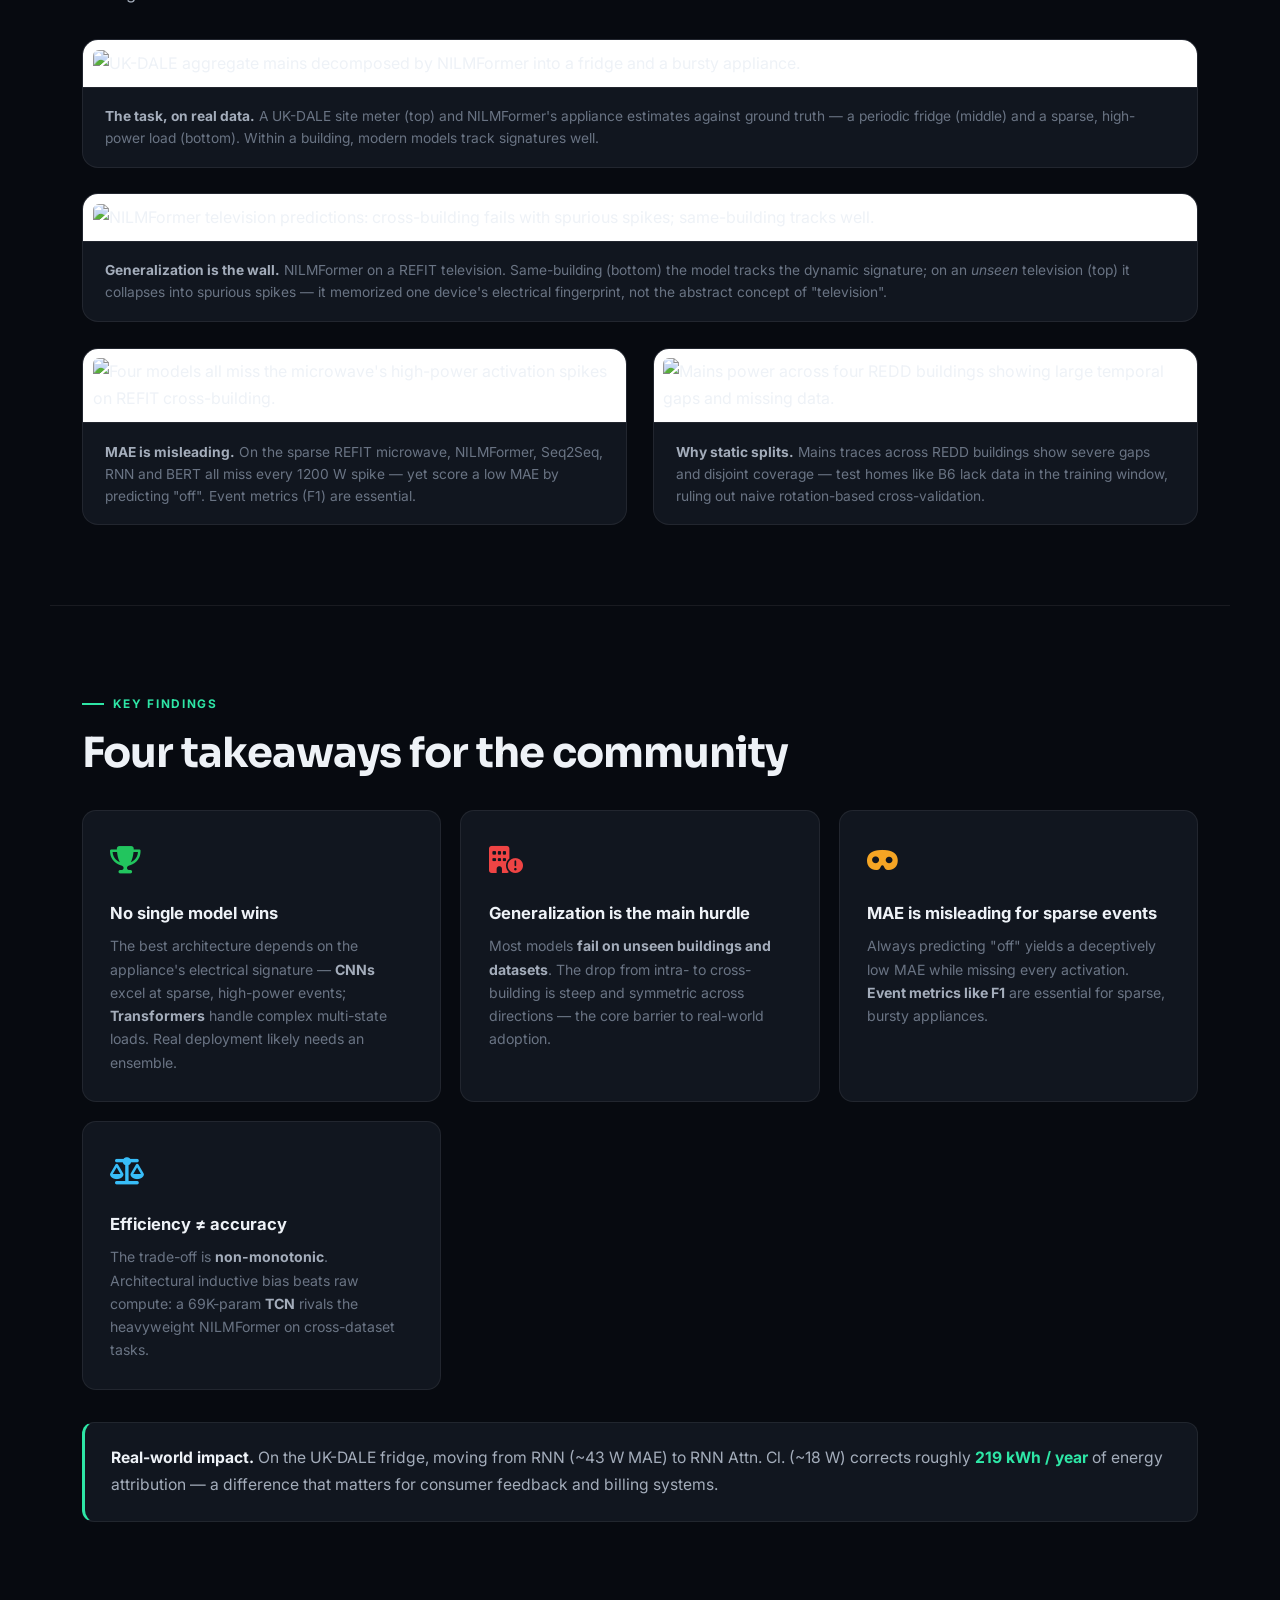
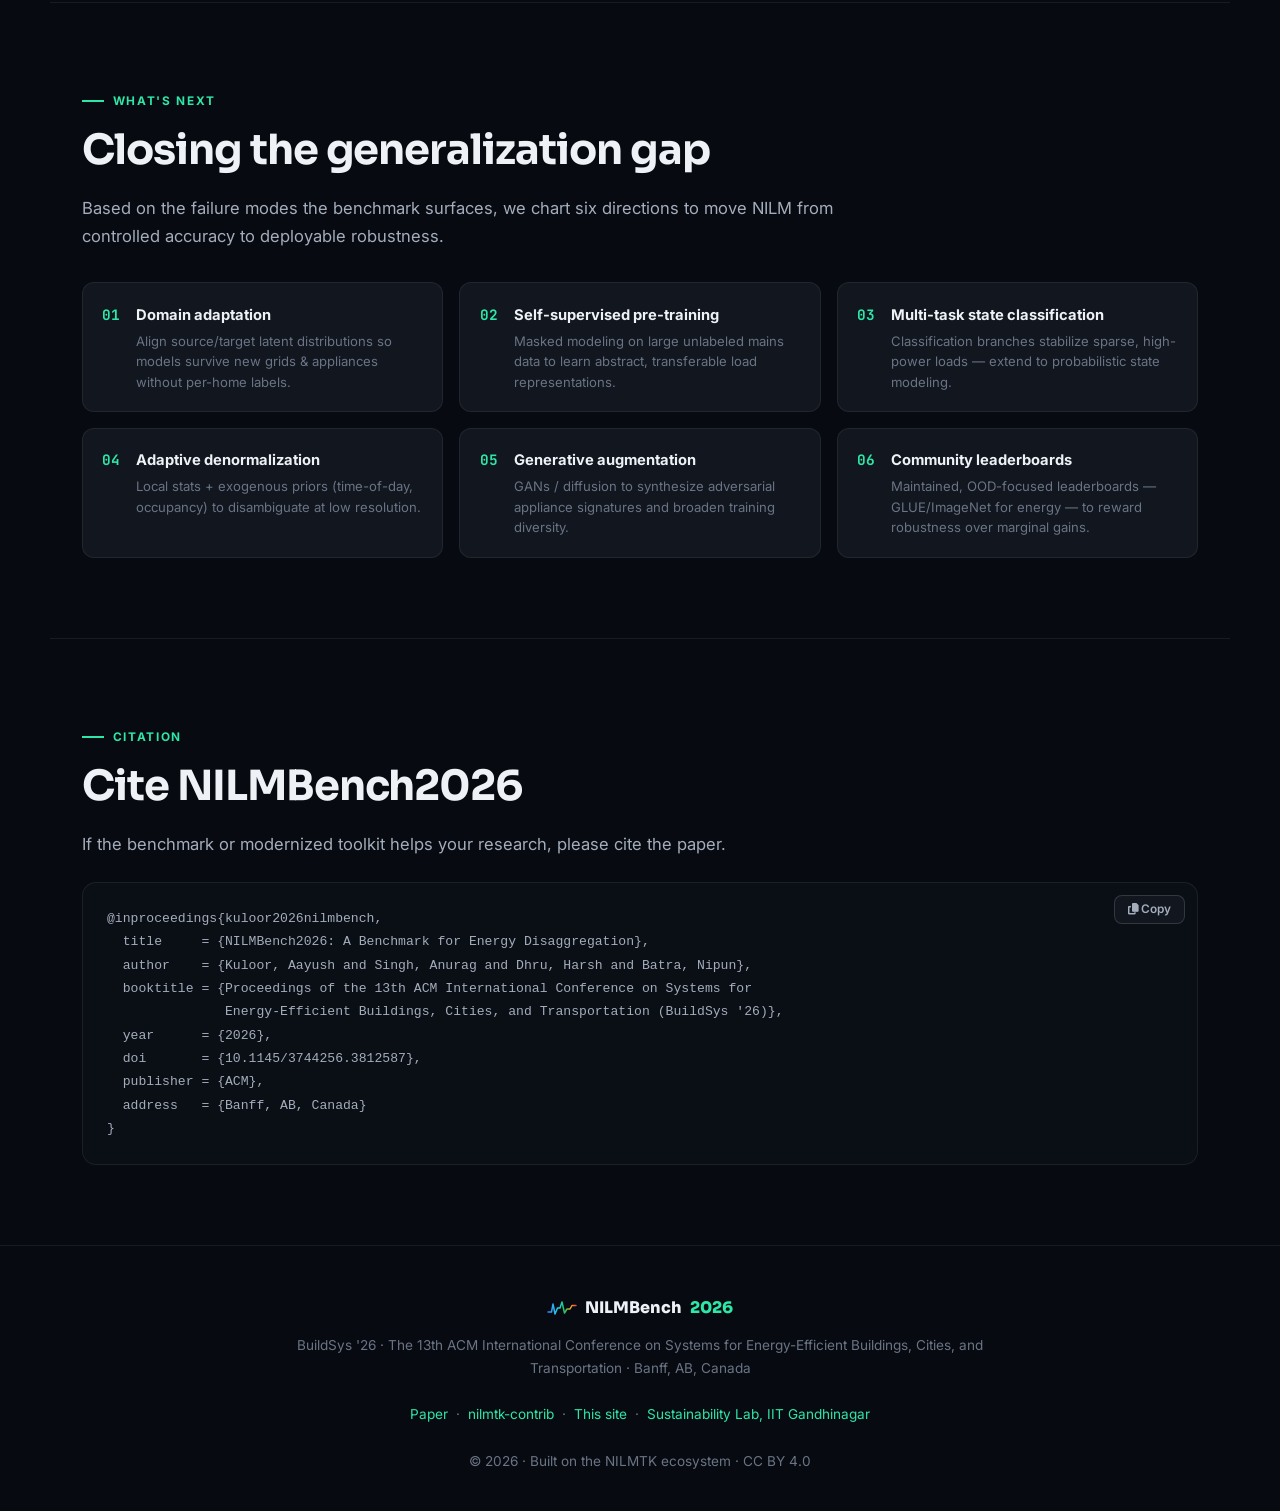
==== commit 89cb4c56: "Add docker release" ====
--- a/index.html
+++ b/index.html
@@ -481,6 +481,10 @@
         .vq { font-family: 'Sora',sans-serif; font-size: 11px; font-weight: 800; fill: #07110c; }
         .varrow { stroke: var(--text-muted); stroke-width: 1.6; fill: none; stroke-linecap: round; stroke-linejoin: round; }
         .vdash { stroke: var(--border-hover); stroke-width: 1.4; stroke-dasharray: 3 4; }
+
+        .iflag { vertical-align: -2px; border-radius: 2px; margin-right: 3px; box-shadow: 0 0 0 0.5px rgba(0,0,0,0.25); }
+        .fam-ic { width: 38px; height: 38px; border-radius: 10px; display: flex; align-items: center; justify-content: center; background: rgba(125,140,160,0.07); border: 1px solid var(--border); margin-bottom: 0.95rem; }
+        .fam-ic svg { width: 22px; height: 22px; }
 
         /* ===== BibTeX ===== */
         .bib { position: relative; background: #0a0e15; border: 1px solid var(--border); border-radius: 14px; overflow: hidden; margin-top: 1.5rem; }
@@ -784,12 +788,12 @@
 
 # That's it. No TensorFlow 1.x, no Python 2.7, no dependency hell.</pre></div>
 
-            <div class="term-pane" id="p-docker"><pre class="code" data-lang="shell"># Pinned, GPU-ready container — bit-for-bit reproducible
-docker pull ghcr.io/enfuego27826/nilmtk-contrib:latest
-docker run --rm -it --gpus all ghcr.io/enfuego27826/nilmtk-contrib:latest bash
+            <div class="term-pane" id="p-docker"><pre class="code" data-lang="shell"># Pinned, GPU-ready container — published on every release
+docker pull ghcr.io/sustainability-lab/nilmtk-contrib:latest
+docker run --rm -it --gpus all ghcr.io/sustainability-lab/nilmtk-contrib:latest bash
 
 # ...or build it locally
-docker build -t nilmtk-contrib .</pre></div>
+docker build -t nilmtk-contrib:all .</pre></div>
 
             <div class="term-pane" id="p-api"><pre class="code" data-lang="python">from nilmtk.api import API
 from nilmtk.disaggregate import Mean
@@ -960,6 +964,7 @@
 
     <div class="fam-grid">
         <div class="fam-card" style="--fam:#38bdf8">
+            <div class="fam-ic"><svg viewBox="0 0 22 22" aria-hidden="true"><g fill="none" stroke="var(--fam)" stroke-width="1.8" stroke-linecap="round" stroke-linejoin="round"><path d="M19,11 a8,8 0 1 1 -2.4,-5.7"/><path d="M16.6,2.6 L16.9,6 L13.5,6.2"/></g></svg></div>
             <h3>Recurrent &amp; Hybrid</h3>
             <div class="fam-sub">Sequence memory &amp; attention gating</div>
             <div class="pills">
@@ -971,6 +976,7 @@
             </div>
         </div>
         <div class="fam-card" style="--fam:#22c55e">
+            <div class="fam-ic"><svg viewBox="0 0 22 22" aria-hidden="true"><g fill="none" stroke="var(--fam)" stroke-width="1.8" stroke-linejoin="round"><rect x="3" y="3" width="10" height="10" rx="1.6"/><rect x="9" y="9" width="10" height="10" rx="1.6" fill="rgba(125,140,160,0.10)"/></g></svg></div>
             <h3>Fully Convolutional</h3>
             <div class="fam-sub">Local filters &amp; dilations</div>
             <div class="pills">
@@ -982,6 +988,7 @@
             </div>
         </div>
         <div class="fam-card" style="--fam:#f5a524">
+            <div class="fam-ic"><svg viewBox="0 0 22 22" aria-hidden="true"><g stroke="var(--fam)" stroke-width="1.5"><line x1="4.5" y1="5" x2="17.5" y2="11"/><line x1="4.5" y1="5" x2="11" y2="17.5"/><line x1="17.5" y1="11" x2="11" y2="17.5"/><g fill="var(--fam)" stroke="none"><circle cx="4.5" cy="5" r="2.4"/><circle cx="17.5" cy="11" r="2.4"/><circle cx="11" cy="17.5" r="2.4"/></g></g></svg></div>
             <h3>Transformer-Based</h3>
             <div class="fam-sub">Long-range dependencies</div>
             <div class="pills">
@@ -991,6 +998,7 @@
             </div>
         </div>
         <div class="fam-card" style="--fam:#ef4444">
+            <div class="fam-ic"><svg viewBox="0 0 22 22" aria-hidden="true"><g fill="none" stroke="var(--fam)" stroke-width="1.8" stroke-linecap="round" stroke-linejoin="round"><path d="M2,16 L3.6,9 L5.2,17 L6.8,8 L8.4,14"/><path d="M10.5,12 H13.5"/><path d="M12,9.8 L14.2,12 L12,14.2"/><path d="M16,12 H20"/></g></svg></div>
             <h3>Specialized NILM</h3>
             <div class="fam-sub">Denoising &amp; state modeling</div>
             <div class="pills">
@@ -1029,15 +1037,15 @@
             <div class="split">Train 30d B1 → test held-out 1 week, B1</div>
         </div>
         <div class="task-card">
-            <div class="task-viz"><svg viewBox="0 0 300 116" role="img" aria-label="Train on several homes, test on a different unseen home in the same dataset.">
-  <text x="150" y="13" text-anchor="middle" class="vlab">one dataset · unseen home</text>
-  <g class="hg hg-train" transform="translate(22,34) scale(1.1)"><path class="fillbody" d="M4,13 V27 H24 V13 Z"/><path d="M2,13 L14,3 L26,13 M4,13 V27 H24 V13 M11,27 V20 H17 V27"/></g><g class="hg hg-train" transform="translate(58,34) scale(1.1)"><path class="fillbody" d="M4,13 V27 H24 V13 Z"/><path d="M2,13 L14,3 L26,13 M4,13 V27 H24 V13 M11,27 V20 H17 V27"/></g>
-  <text x="56" y="100" text-anchor="middle" class="vsub" fill="var(--accent)">TRAIN · B1, B2</text>
-  <path d="M104,58 H168" class="varrow"/><path d="M162,53 L168,58 L162,63" class="varrow"/>
-  <text x="136" y="50" text-anchor="middle" class="vlab">generalize</text>
-  <g class="hg hg-test" transform="translate(188,30) scale(1.4)" stroke-dasharray="3 3"><path d="M2,13 L14,3 L26,13 M4,13 V27 H24 V13 M11,27 V20 H17 V27"/></g>
-  <circle cx="226" cy="36" r="9" fill="#f5a524"/><text x="226" y="40" text-anchor="middle" class="vq">?</text>
-  <text x="210" y="100" text-anchor="middle" class="vsub" fill="#f5a524">TEST · B4</text>
+            <div class="task-viz"><svg viewBox="0 0 300 118" role="img" aria-label="Cross-building: train on homes B1,B2 then test on an unseen home B4 in the same country.">
+  <text x="150" y="12" text-anchor="middle" class="vlab">same dataset &amp; country · unseen home</text>
+  <svg x="34" y="20" width="20" height="13" viewBox="0 0 20 13" overflow="hidden"><rect width="20" height="13" fill="#012169"/><path d="M0,0 L20,13 M20,0 L0,13" stroke="#fff" stroke-width="2.6"/><path d="M0,0 L20,13 M20,0 L0,13" stroke="#C8102E" stroke-width="1.1"/><path d="M10,0 V13 M0,6.5 H20" stroke="#fff" stroke-width="3.4"/><path d="M10,0 V13 M0,6.5 H20" stroke="#C8102E" stroke-width="1.9"/></svg><g class="hg hg-train" transform="translate(22,40) scale(1.1)"><path class="fillbody" d="M4,13 V27 H24 V13 Z"/><path d="M2,13 L14,3 L26,13 M4,13 V27 H24 V13 M11,27 V20 H17 V27"/></g><g class="hg hg-train" transform="translate(56,40) scale(1.1)"><path class="fillbody" d="M4,13 V27 H24 V13 Z"/><path d="M2,13 L14,3 L26,13 M4,13 V27 H24 V13 M11,27 V20 H17 V27"/></g>
+  <text x="46" y="104" text-anchor="middle" class="vsub" fill="var(--accent)">TRAIN · B1, B2</text>
+  <path d="M100,60 H162" class="varrow"/><path d="M156,55 L162,60 L156,65" class="varrow"/>
+  <text x="131" y="52" text-anchor="middle" class="vlab">generalize</text>
+  <svg x="196" y="20" width="20" height="13" viewBox="0 0 20 13" overflow="hidden"><rect width="20" height="13" fill="#012169"/><path d="M0,0 L20,13 M20,0 L0,13" stroke="#fff" stroke-width="2.6"/><path d="M0,0 L20,13 M20,0 L0,13" stroke="#C8102E" stroke-width="1.1"/><path d="M10,0 V13 M0,6.5 H20" stroke="#fff" stroke-width="3.4"/><path d="M10,0 V13 M0,6.5 H20" stroke="#C8102E" stroke-width="1.9"/></svg><g class="hg hg-test" transform="translate(188,38) scale(1.45)" stroke-dasharray="3 3"><path d="M2,13 L14,3 L26,13 M4,13 V27 H24 V13 M11,27 V20 H17 V27"/></g>
+  <circle cx="228" cy="44" r="9" fill="#f5a524"/><text x="228" y="48" text-anchor="middle" class="vq">?</text>
+  <text x="214" y="104" text-anchor="middle" class="vsub" fill="#f5a524">TEST · B4</text>
 </svg></div>
             <span class="tid">T2</span>
             <h3>Cross-Building</h3>
@@ -1045,16 +1053,16 @@
             <div class="split">UK-DALE: B1,B2 → B4 &nbsp;·&nbsp; REDD: B1,B2,B3 → B6</div>
         </div>
         <div class="task-card">
-            <div class="task-viz"><svg viewBox="0 0 300 116" role="img" aria-label="Zero-shot transfer between datasets and grids: REDD USA and REFIT UK.">
-  <text x="150" y="13" text-anchor="middle" class="vlab">across datasets &amp; grids</text>
-  <g class="hg hg-train" transform="translate(22,34) scale(1.05)"><path class="fillbody" d="M4,13 V27 H24 V13 Z"/><path d="M2,13 L14,3 L26,13 M4,13 V27 H24 V13 M11,27 V20 H17 V27"/></g><g class="hg hg-train" transform="translate(56,34) scale(1.05)"><path class="fillbody" d="M4,13 V27 H24 V13 Z"/><path d="M2,13 L14,3 L26,13 M4,13 V27 H24 V13 M11,27 V20 H17 V27"/></g>
-  <text x="54" y="100" text-anchor="middle" class="vsub" fill="var(--accent)">REDD · USA · 110V</text>
-  <line x1="150" y1="28" x2="150" y2="92" class="vdash"/>
-  <g class="hg hg-test" transform="translate(206,34) scale(1.05)" stroke-dasharray="3 3"><path d="M2,13 L14,3 L26,13 M4,13 V27 H24 V13 M11,27 V20 H17 V27"/></g><g class="hg hg-test" transform="translate(240,34) scale(1.05)" stroke-dasharray="3 3"><path d="M2,13 L14,3 L26,13 M4,13 V27 H24 V13 M11,27 V20 H17 V27"/></g>
-  <text x="246" y="100" text-anchor="middle" class="vsub" fill="#f5a524">REFIT · UK · 230V</text>
-  <path d="M112,60 H188" class="varrow"/>
-  <path d="M118,55 L112,60 L118,65" class="varrow"/><path d="M182,55 L188,60 L182,65" class="varrow"/>
-  <text x="150" y="50" text-anchor="middle" class="vlab">zero-shot</text>
+            <div class="task-viz"><svg viewBox="0 0 300 118" role="img" aria-label="Cross-dataset: train in the USA (REDD) and test in the UK (REFIT), different grids.">
+  <text x="150" y="12" text-anchor="middle" class="vlab">different countries &amp; grids</text>
+  <svg x="44" y="20" width="20" height="13" viewBox="0 0 20 13" overflow="hidden"><rect width="20" height="13" fill="#b22234"/><rect y="1.85" width="20" height="1.85" fill="#fff"/><rect y="5.55" width="20" height="1.85" fill="#fff"/><rect y="9.25" width="20" height="1.85" fill="#fff"/><rect width="9" height="7" fill="#3c3b6e"/><g fill="#fff"><circle cx="2" cy="1.6" r="0.5"/><circle cx="4.5" cy="1.6" r="0.5"/><circle cx="7" cy="1.6" r="0.5"/><circle cx="3.25" cy="3.5" r="0.5"/><circle cx="5.75" cy="3.5" r="0.5"/><circle cx="2" cy="5.4" r="0.5"/><circle cx="4.5" cy="5.4" r="0.5"/><circle cx="7" cy="5.4" r="0.5"/></g></svg><g class="hg hg-train" transform="translate(24,40) scale(1.05)"><path class="fillbody" d="M4,13 V27 H24 V13 Z"/><path d="M2,13 L14,3 L26,13 M4,13 V27 H24 V13 M11,27 V20 H17 V27"/></g><g class="hg hg-train" transform="translate(58,40) scale(1.05)"><path class="fillbody" d="M4,13 V27 H24 V13 Z"/><path d="M2,13 L14,3 L26,13 M4,13 V27 H24 V13 M11,27 V20 H17 V27"/></g>
+  <text x="56" y="104" text-anchor="middle" class="vsub" fill="var(--accent)">REDD · USA · 110V</text>
+  <line x1="150" y1="30" x2="150" y2="94" class="vdash"/>
+  <svg x="226" y="20" width="20" height="13" viewBox="0 0 20 13" overflow="hidden"><rect width="20" height="13" fill="#012169"/><path d="M0,0 L20,13 M20,0 L0,13" stroke="#fff" stroke-width="2.6"/><path d="M0,0 L20,13 M20,0 L0,13" stroke="#C8102E" stroke-width="1.1"/><path d="M10,0 V13 M0,6.5 H20" stroke="#fff" stroke-width="3.4"/><path d="M10,0 V13 M0,6.5 H20" stroke="#C8102E" stroke-width="1.9"/></svg><g class="hg hg-test" transform="translate(206,40) scale(1.05)" stroke-dasharray="3 3"><path d="M2,13 L14,3 L26,13 M4,13 V27 H24 V13 M11,27 V20 H17 V27"/></g><g class="hg hg-test" transform="translate(240,40) scale(1.05)" stroke-dasharray="3 3"><path d="M2,13 L14,3 L26,13 M4,13 V27 H24 V13 M11,27 V20 H17 V27"/></g>
+  <text x="244" y="104" text-anchor="middle" class="vsub" fill="#f5a524">REFIT · UK · 230V</text>
+  <path d="M112,62 H188" class="varrow"/>
+  <path d="M118,57 L112,62 L118,67" class="varrow"/><path d="M182,57 L188,62 L182,67" class="varrow"/>
+  <text x="150" y="54" text-anchor="middle" class="vlab">zero-shot</text>
 </svg></div>
             <span class="tid">T3</span>
             <h3>Cross-Dataset</h3>
@@ -1075,19 +1083,19 @@
 
     <div class="ds-grid">
         <div class="ds-card">
-            <div class="ds-head"><h3>REDD</h3><span class="flag">🇺🇸 USA</span></div>
+            <div class="ds-head"><h3>REDD</h3><span class="flag"><svg width="18" height="12" viewBox="0 0 20 13" overflow="hidden" class="iflag"><rect width="20" height="13" fill="#b22234"/><rect y="1.85" width="20" height="1.85" fill="#fff"/><rect y="5.55" width="20" height="1.85" fill="#fff"/><rect y="9.25" width="20" height="1.85" fill="#fff"/><rect width="9" height="7" fill="#3c3b6e"/><g fill="#fff"><circle cx="2" cy="1.6" r="0.5"/><circle cx="4.5" cy="1.6" r="0.5"/><circle cx="7" cy="1.6" r="0.5"/><circle cx="3.25" cy="3.5" r="0.5"/><circle cx="5.75" cy="3.5" r="0.5"/><circle cx="2" cy="5.4" r="0.5"/><circle cx="4.5" cy="5.4" r="0.5"/><circle cx="7" cy="5.4" r="0.5"/></g></svg> USA</span></div>
             <div class="ds-stat"><span>Buildings</span><span>6</span></div>
             <div class="ds-stat"><span>Duration</span><span>3–19 days</span></div>
             <div class="ds-stat"><span>Appliances</span><span>10–20</span></div>
         </div>
         <div class="ds-card">
-            <div class="ds-head"><h3>UK-DALE</h3><span class="flag">🇬🇧 GBR</span></div>
+            <div class="ds-head"><h3>UK-DALE</h3><span class="flag"><svg width="18" height="12" viewBox="0 0 20 13" overflow="hidden" class="iflag"><rect width="20" height="13" fill="#012169"/><path d="M0,0 L20,13 M20,0 L0,13" stroke="#fff" stroke-width="2.6"/><path d="M0,0 L20,13 M20,0 L0,13" stroke="#C8102E" stroke-width="1.1"/><path d="M10,0 V13 M0,6.5 H20" stroke="#fff" stroke-width="3.4"/><path d="M10,0 V13 M0,6.5 H20" stroke="#C8102E" stroke-width="1.9"/></svg> UK</span></div>
             <div class="ds-stat"><span>Buildings</span><span>5</span></div>
             <div class="ds-stat"><span>Duration</span><span>655 days</span></div>
             <div class="ds-stat"><span>Appliances</span><span>5–54</span></div>
         </div>
         <div class="ds-card">
-            <div class="ds-head"><h3>REFIT</h3><span class="flag">🇬🇧 GBR</span></div>
+            <div class="ds-head"><h3>REFIT</h3><span class="flag"><svg width="18" height="12" viewBox="0 0 20 13" overflow="hidden" class="iflag"><rect width="20" height="13" fill="#012169"/><path d="M0,0 L20,13 M20,0 L0,13" stroke="#fff" stroke-width="2.6"/><path d="M0,0 L20,13 M20,0 L0,13" stroke="#C8102E" stroke-width="1.1"/><path d="M10,0 V13 M0,6.5 H20" stroke="#fff" stroke-width="3.4"/><path d="M10,0 V13 M0,6.5 H20" stroke="#C8102E" stroke-width="1.9"/></svg> UK</span></div>
             <div class="ds-stat"><span>Buildings</span><span>20</span></div>
             <div class="ds-stat"><span>Duration</span><span>2 years</span></div>
             <div class="ds-stat"><span>Appliances</span><span>9–21</span></div>
